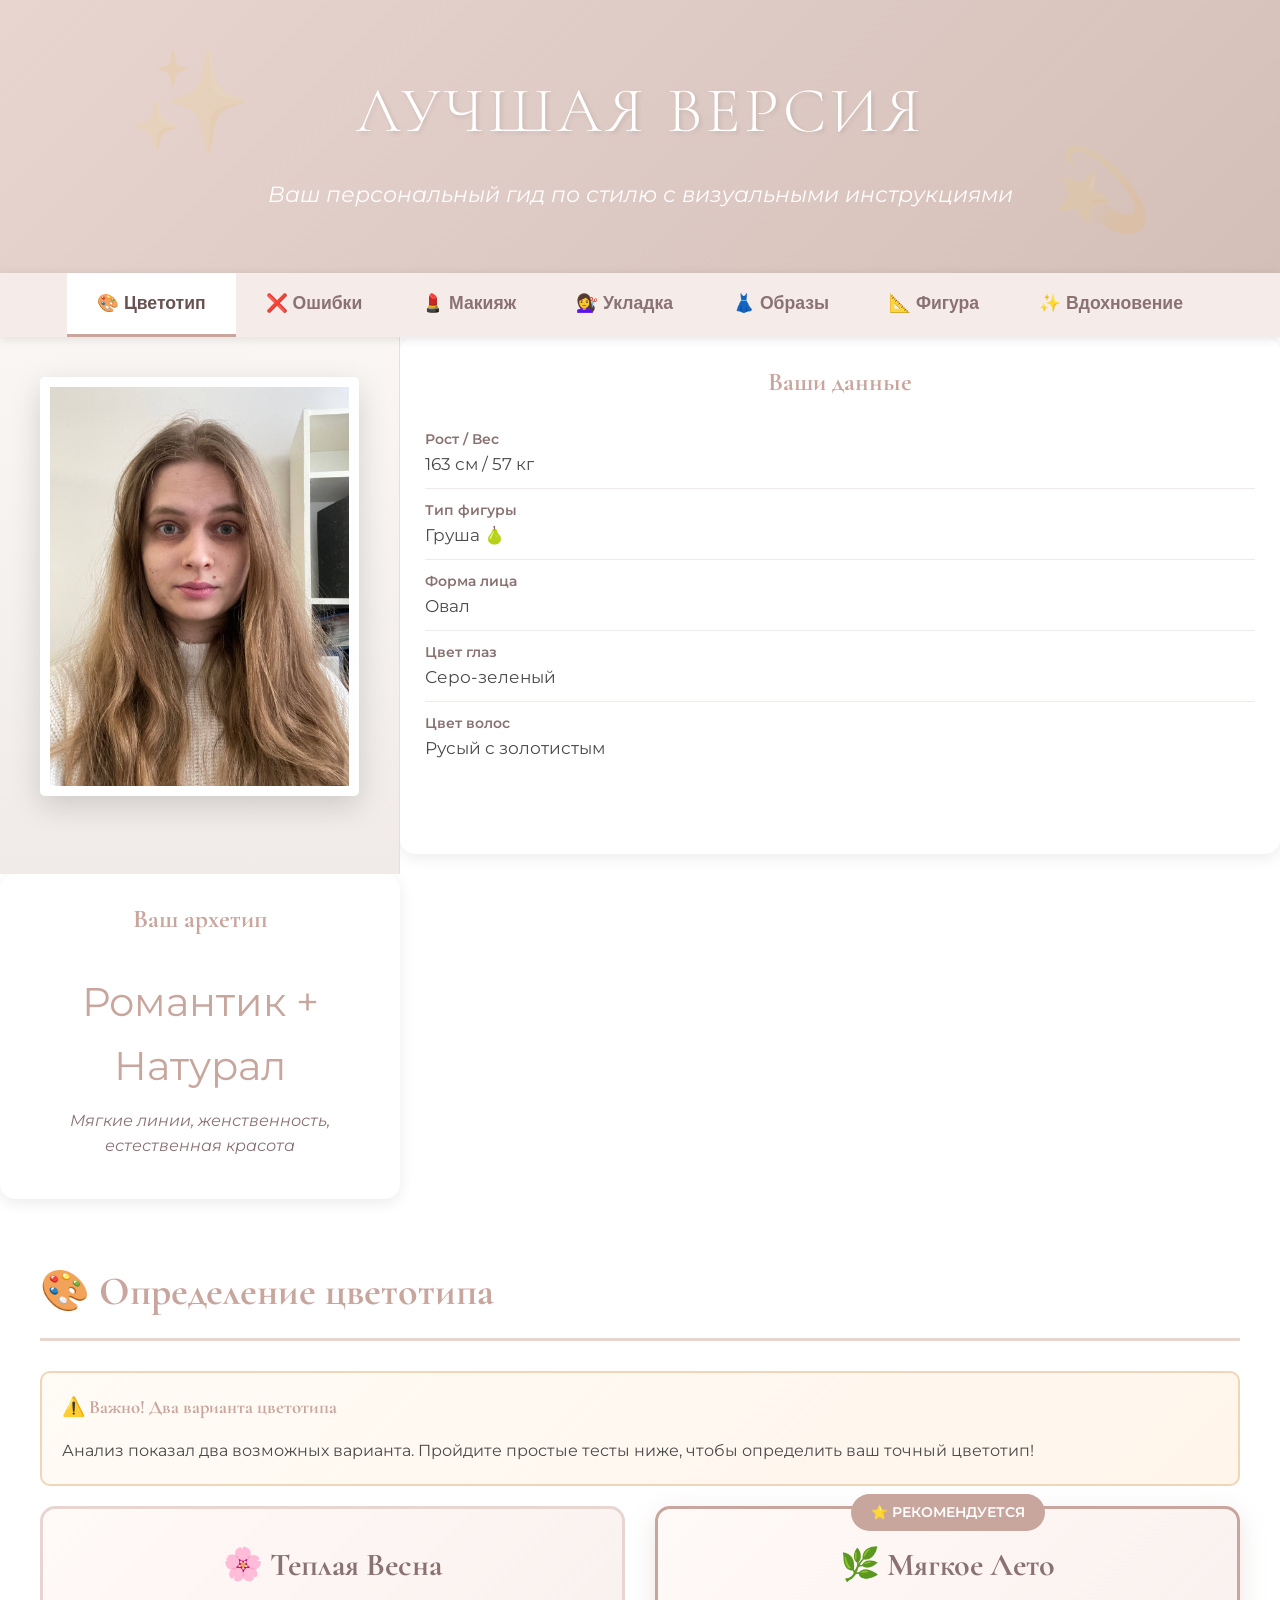
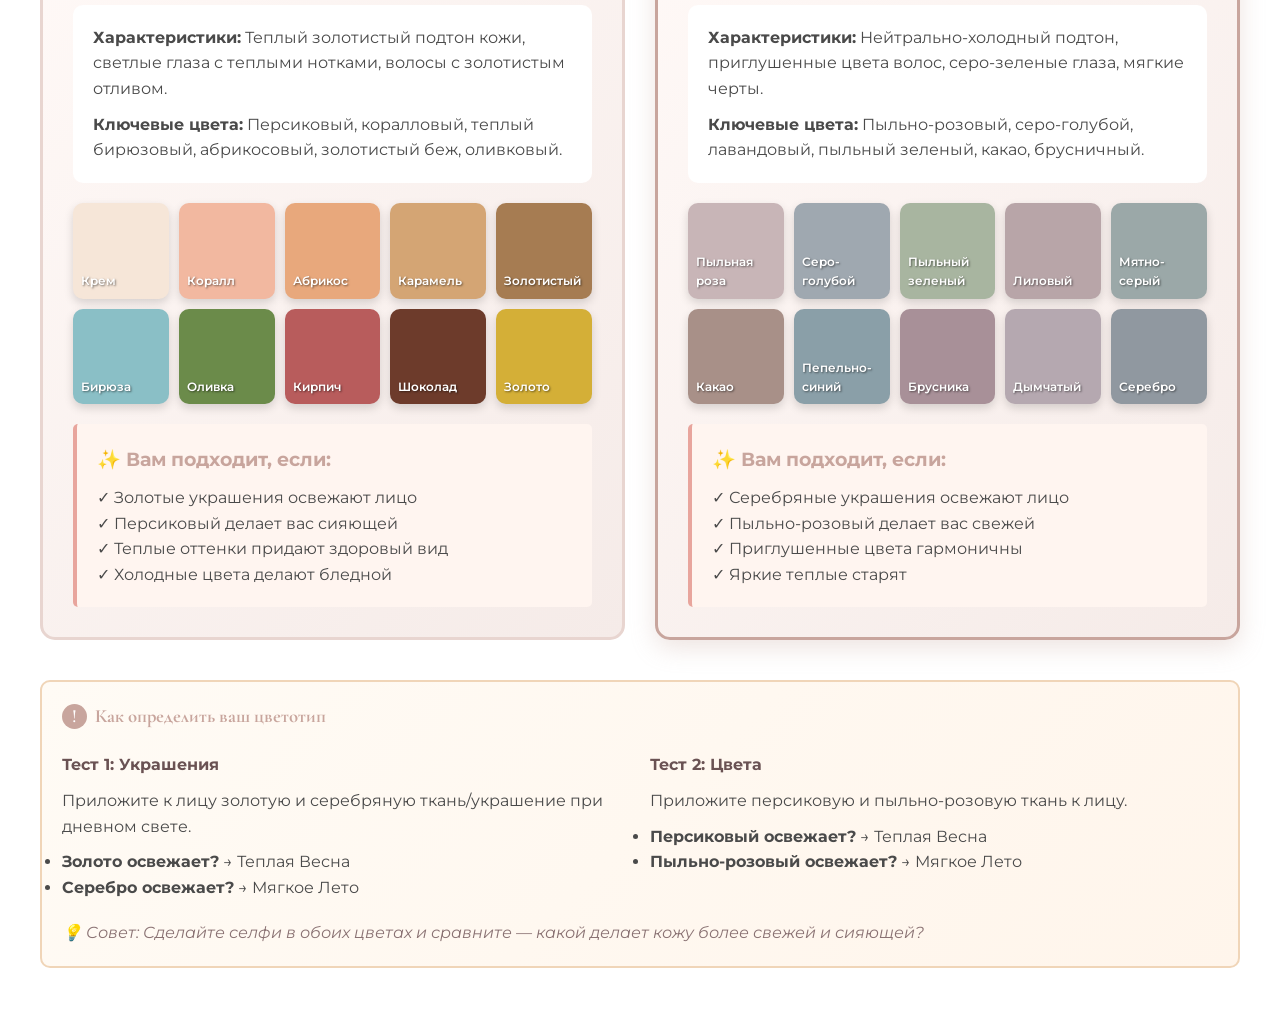
==== index.html @ 3e0ed562 "Update index.html" ====
<!DOCTYPE html>
<html lang="ru">
<head>
    <meta charset="UTF-8">
    <meta name="viewport" content="width=device-width, initial-scale=1.0">
    <title>Ваша Лучшая Версия - Полный Гид</title>
    <style>
        @import url('https://fonts.googleapis.com/css2?family=Cormorant+Garamond:wght@300;400;600&family=Montserrat:wght@300;400;600&display=swap');
        
        * {
            margin: 0;
            padding: 0;
            box-sizing: border-box;
        }
        
        body {
            font-family: 'Montserrat', sans-serif;
            background: #f8f5f2;
            color: #4a4a4a;
            line-height: 1.6;
        }
        
        h1, h2, h3 {
            font-family: 'Cormorant Garamond', serif;
        }
        
        .container {
            max-width: 1600px;
            margin: 0 auto;
            background: white;
        }
        
        /* HEADER */
        .hero {
            background: linear-gradient(135deg, #e8d5d0 0%, #d4bfb8 100%);
            padding: 60px 40px;
            text-align: center;
            position: relative;
            overflow: hidden;
        }
        
        .hero::before {
            content: '✨';
            position: absolute;
            font-size: 100px;
            opacity: 0.1;
            top: 20px;
            left: 10%;
        }
        
        .hero::after {
            content: '💫';
            position: absolute;
            font-size: 80px;
            opacity: 0.1;
            bottom: 20px;
            right: 10%;
        }
        
        .hero h1 {
            font-size: 4em;
            font-weight: 300;
            color: white;
            text-shadow: 2px 2px 4px rgba(0,0,0,0.1);
            margin-bottom: 15px;
            letter-spacing: 4px;
        }
        
        .hero p {
            font-size: 1.4em;
            color: rgba(255,255,255,0.95);
            font-style: italic;
        }
        
        /* NAVIGATION TABS */
        .nav-tabs {
            display: flex;
            justify-content: center;
            background: #f5ebe8;
            padding: 0;
            position: sticky;
            top: 0;
            z-index: 100;
            box-shadow: 0 2px 10px rgba(0,0,0,0.1);
        }
        
        .nav-tab {
            padding: 20px 30px;
            cursor: pointer;
            border: none;
            background: transparent;
            font-size: 1.1em;
            font-weight: 600;
            color: #8a7273;
            transition: all 0.3s;
            border-bottom: 3px solid transparent;
        }
        
        .nav-tab:hover {
            background: rgba(212, 191, 184, 0.2);
            color: #6a5253;
        }
        
        .nav-tab.active {
            border-bottom: 3px solid #c8a59d;
            color: #6a5253;
            background: white;
        }
        
        /* MAIN CONTENT GRID */
        .main-grid {
            display: grid;
            grid-template-columns: 400px 1fr;
            min-height: 600px;
        }
        
        /* SIDEBAR WITH PHOTO */
        .sidebar {
            background: linear-gradient(180deg, #f9f6f4 0%, #f0ebe8 100%);
            padding: 40px;
            border-right: 1px solid #e8ddd8;
            position: sticky;
            top: 70px;
            height: fit-content;
        }
        
        .photo-container {
            margin-bottom: 30px;
        }
        
        .main-photo {
            width: 100%;
            border: 10px solid white;
            box-shadow: 0 10px 30px rgba(0,0,0,0.15);
            border-radius: 5px;
        }
        
        .quick-info {
            background: white;
            padding: 25px;
            border-radius: 15px;
            box-shadow: 0 4px 15px rgba(0,0,0,0.08);
            margin-bottom: 20px;
        }
        
        .quick-info h3 {
            color: #c8a59d;
            font-size: 1.6em;
            margin-bottom: 15px;
            text-align: center;
        }
        
        .info-item {
            padding: 10px 0;
            border-bottom: 1px solid #f0ebe8;
        }
        
        .info-item:last-child {
            border-bottom: none;
        }
        
        .info-label {
            font-weight: 600;
            color: #8a7273;
            font-size: 0.9em;
        }
        
        .info-value {
            color: #4a4a4a;
            font-size: 1.05em;
        }
        
        /* CONTENT SECTIONS */
        .content {
            padding: 40px;
        }
        
        .section {
            display: none;
        }
        
        .section.active {
            display: block;
        }
        
        .section-header {
            font-size: 2.5em;
            color: #c8a59d;
            margin-bottom: 30px;
            padding-bottom: 15px;
            border-bottom: 3px solid #e8d5d0;
        }
        
        /* COLORTYPE COMPARISON */
        .colortype-comparison {
            display: grid;
            grid-template-columns: 1fr 1fr;
            gap: 30px;
            margin-bottom: 40px;
        }
        
        .colortype-card {
            background: linear-gradient(135deg, #fff9f7 0%, #f5ebe8 100%);
            padding: 30px;
            border-radius: 15px;
            border: 3px solid #e8d5d0;
            position: relative;
        }
        
        .colortype-card.recommended {
            border-color: #c8a59d;
            box-shadow: 0 8px 25px rgba(200, 165, 157, 0.3);
        }
        
        .colortype-card.recommended::before {
            content: '⭐ РЕКОМЕНДУЕТСЯ';
            position: absolute;
            top: -15px;
            left: 50%;
            transform: translateX(-50%);
            background: #c8a59d;
            color: white;
            padding: 8px 20px;
            border-radius: 20px;
            font-size: 0.85em;
            font-weight: 600;
        }
        
        .colortype-card h3 {
            font-size: 2em;
            color: #8a7273;
            margin-bottom: 15px;
            text-align: center;
        }
        
        .colortype-description {
            background: white;
            padding: 20px;
            border-radius: 10px;
            margin-bottom: 20px;
        }
        
        .color-swatches {
            display: grid;
            grid-template-columns: repeat(5, 1fr);
            gap: 10px;
            margin-top: 20px;
        }
        
        .color-swatch {
            aspect-ratio: 1;
            border-radius: 10px;
            box-shadow: 0 4px 10px rgba(0,0,0,0.15);
            display: flex;
            align-items: flex-end;
            padding: 8px;
            color: white;
            font-size: 0.75em;
            text-shadow: 1px 1px 2px rgba(0,0,0,0.5);
            font-weight: 600;
        }
        
        .test-box {
            background: #fff5f0;
            border-left: 4px solid #e8a59d;
            padding: 20px;
            margin-top: 20px;
            border-radius: 5px;
        }
        
        .test-box h4 {
            color: #c8a59d;
            margin-bottom: 10px;
            font-size: 1.2em;
        }
        
        /* MISTAKES SECTION */
        .mistakes-grid {
            display: grid;
            grid-template-columns: 1fr 1fr;
            gap: 25px;
            margin-bottom: 40px;
        }
        
        .mistake-card {
            background: #fff5f5;
            border-left: 5px solid #d4a5a5;
            padding: 25px;
            border-radius: 10px;
        }
        
        .mistake-card h4 {
            color: #c97676;
            font-size: 1.3em;
            margin-bottom: 15px;
            display: flex;
            align-items: center;
            gap: 10px;
        }
        
        .mistake-card h4::before {
            content: '❌';
            font-size: 1.2em;
        }
        
        .fix-section {
            background: #f0f9f5;
            border-left: 5px solid #a5d4b5;
            padding: 15px;
            margin-top: 15px;
            border-radius: 5px;
        }
        
        .fix-section h5 {
            color: #5a8a6a;
            margin-bottom: 10px;
            display: flex;
            align-items: center;
            gap: 8px;
        }
        
        .fix-section h5::before {
            content: '✅';
        }
        
        /* MAKEUP VISUAL GUIDE */
        .makeup-steps {
            display: grid;
            gap: 30px;
        }
        
        .makeup-step {
            background: linear-gradient(135deg, #fff 0%, #faf8f6 100%);
            border-radius: 15px;
            padding: 30px;
            box-shadow: 0 4px 20px rgba(0,0,0,0.08);
        }
        
        .step-header {
            display: flex;
            align-items: center;
            gap: 20px;
            margin-bottom: 20px;
        }
        
        .step-number {
            width: 60px;
            height: 60px;
            background: linear-gradient(135deg, #e8d5d0, #d4bfb8);
            border-radius: 50%;
            display: flex;
            align-items: center;
            justify-content: center;
            font-size: 1.8em;
            font-weight: 600;
            color: white;
            flex-shrink: 0;
        }
        
        .step-title {
            font-size: 1.8em;
            color: #6a5253;
        }
        
        .step-content {
            display: grid;
            grid-template-columns: 2fr 1fr;
            gap: 25px;
        }
        
        .step-description {
            padding-right: 20px;
        }
        
        .step-visual {
            background: white;
            padding: 20px;
            border-radius: 10px;
            border: 2px solid #f0ebe8;
            text-align: center;
        }
        
        .product-recommendation {
            background: #f9f6f4;
            padding: 15px;
            border-radius: 8px;
            margin-top: 15px;
            border-left: 3px solid #c8a59d;
        }
        
        .product-recommendation h5 {
            color: #8a7273;
            margin-bottom: 8px;
            font-size: 1.1em;
        }
        
        /* COLOR VISUALIZATION */
        .makeup-color-demo {
            display: flex;
            gap: 10px;
            flex-wrap: wrap;
            margin-top: 10px;
        }
        
        .color-demo-item {
            width: 60px;
            height: 60px;
            border-radius: 50%;
            box-shadow: 0 3px 10px rgba(0,0,0,0.2);
            position: relative;
            cursor: pointer;
            transition: transform 0.2s;
        }
        
        .color-demo-item:hover {
            transform: scale(1.1);
        }
        
        .color-demo-label {
            position: absolute;
            bottom: -25px;
            left: 50%;
            transform: translateX(-50%);
            font-size: 0.75em;
            white-space: nowrap;
            color: #6a5253;
            font-weight: 600;
        }
        
        /* HAIRSTYLE GUIDE */
        .hairstyle-grid {
            display: grid;
            grid-template-columns: repeat(3, 1fr);
            gap: 25px;
            margin-top: 30px;
        }
        
        .hairstyle-card {
            background: white;
            border-radius: 15px;
            overflow: hidden;
            box-shadow: 0 6px 20px rgba(0,0,0,0.1);
            transition: transform 0.3s;
        }
        
        .hairstyle-card:hover {
            transform: translateY(-5px);
        }
        
        .hairstyle-image {
            width: 100%;
            height: 250px;
            background: linear-gradient(135deg, #f5ebe8, #e8d5d0);
            display: flex;
            align-items: center;
            justify-content: center;
            font-size: 4em;
            color: rgba(106, 82, 83, 0.3);
        }
        
        .hairstyle-info {
            padding: 20px;
        }
        
        .hairstyle-info h4 {
            color: #6a5253;
            font-size: 1.4em;
            margin-bottom: 10px;
        }
        
        .hairstyle-steps {
            list-style: none;
            padding-left: 0;
        }
        
        .hairstyle-steps li {
            padding: 8px 0;
            padding-left: 25px;
            position: relative;
            font-size: 0.95em;
            color: #6a6a6a;
        }
        
        .hairstyle-steps li::before {
            content: '→';
            position: absolute;
            left: 0;
            color: #c8a59d;
            font-weight: bold;
        }
        
        /* OUTFIT BUILDER */
        .outfit-grid {
            display: grid;
            grid-template-columns: repeat(3, 1fr);
            gap: 30px;
            margin-top: 30px;
        }
        
        .outfit-card {
            background: linear-gradient(135deg, #fff 0%, #faf8f6 100%);
            border-radius: 15px;
            padding: 25px;
            box-shadow: 0 6px 20px rgba(0,0,0,0.1);
        }
        
        .outfit-card h4 {
            color: #c8a59d;
            font-size: 1.6em;
            margin-bottom: 20px;
            text-align: center;
            border-bottom: 2px solid #e8d5d0;
            padding-bottom: 15px;
        }
        
        .outfit-items {
            display: flex;
            flex-direction: column;
            gap: 15px;
        }
        
        .outfit-item {
            background: white;
            padding: 15px;
            border-radius: 10px;
            border-left: 4px solid #c8a59d;
            display: flex;
            align-items: center;
            gap: 15px;
        }
        
        .outfit-icon {
            width: 50px;
            height: 50px;
            background: linear-gradient(135deg, #e8d5d0, #d4bfb8);
            border-radius: 10px;
            display: flex;
            align-items: center;
            justify-content: center;
            font-size: 1.5em;
            flex-shrink: 0;
        }
        
        .outfit-item-details {
            flex: 1;
        }
        
        .outfit-item-name {
            font-weight: 600;
            color: #6a5253;
            margin-bottom: 3px;
        }
        
        .outfit-item-color {
            font-size: 0.9em;
            color: #8a7273;
        }
        
        /* FIGURE GUIDE */
        .figure-section {
            background: linear-gradient(135deg, #fff9f7 0%, #f5ebe8 100%);
            padding: 30px;
            border-radius: 15px;
            margin-bottom: 30px;
        }
        
        .figure-visual {
            display: grid;
            grid-template-columns: 1fr 1fr;
            gap: 30px;
            margin-top: 20px;
        }
        
        .dos-donts {
            background: white;
            padding: 25px;
            border-radius: 10px;
        }
        
        .dos-donts h4 {
            font-size: 1.4em;
            margin-bottom: 20px;
            text-align: center;
        }
        
        .dos-donts.dos h4 {
            color: #5a8a6a;
        }
        
        .dos-donts.donts h4 {
            color: #c97676;
        }
        
        .dos-donts ul {
            list-style: none;
            padding: 0;
        }
        
        .dos-donts li {
            padding: 12px;
            margin-bottom: 10px;
            border-radius: 8px;
            display: flex;
            align-items: center;
            gap: 12px;
        }
        
        .dos li {
            background: #f0f9f5;
            border-left: 4px solid #a5d4b5;
        }
        
        .dos li::before {
            content: '✓';
            color: #5a8a6a;
            font-weight: bold;
            font-size: 1.3em;
        }
        
        .donts li {
            background: #fff5f5;
            border-left: 4px solid #d4a5a5;
        }
        
        .donts li::before {
            content: '×';
            color: #c97676;
            font-weight: bold;
            font-size: 1.3em;
        }
        
        /* INTERACTIVE ELEMENTS */
        .interactive-palette {
            display: grid;
            grid-template-columns: repeat(auto-fit, minmax(120px, 1fr));
            gap: 15px;
            margin: 30px 0;
        }
        
        .palette-item {
            text-align: center;
            cursor: pointer;
            transition: transform 0.2s;
        }
        
        .palette-item:hover {
            transform: scale(1.05);
        }
        
        .palette-color {
            width: 100%;
            aspect-ratio: 1;
            border-radius: 15px;
            box-shadow: 0 4px 15px rgba(0,0,0,0.15);
            margin-bottom: 10px;
        }
        
        .palette-name {
            font-size: 0.9em;
            color: #6a5253;
            font-weight: 600;
        }
        
        .palette-hex {
            font-size: 0.75em;
            color: #8a7273;
            font-family: monospace;
        }
        
        /* RESPONSIVE */
        @media (max-width: 1200px) {
            .main-grid {
                grid-template-columns: 1fr;
            }
            
            .sidebar {
                position: relative;
                top: 0;
            }
            
            .colortype-comparison,
            .mistakes-grid,
            .hairstyle-grid,
            .outfit-grid {
                grid-template-columns: 1fr;
            }
        }
        
        /* VISUAL INDICATORS */
        .emoji-large {
            font-size: 3em;
            display: block;
            text-align: center;
            margin: 20px 0;
        }
        
        .highlight-box {
            background: linear-gradient(135deg, #fffbf5 0%, #fff5eb 100%);
            border: 2px solid #f0d5b8;
            padding: 20px;
            border-radius: 10px;
            margin: 20px 0;
        }
        
        .tip-icon {
            display: inline-block;
            background: #c8a59d;
            color: white;
            width: 25px;
            height: 25px;
            border-radius: 50%;
            text-align: center;
            line-height: 25px;
            font-weight: 600;
            margin-right: 8px;
        }
        /* PINTEREST-STYLE GALLERY */
.pinterest-grid {
    column-count: 3;
    column-gap: 20px;
    margin-top: 30px;
}

.pinterest-item {
    break-inside: avoid;
    margin-bottom: 20px;
    background: white;
    border-radius: 15px;
    overflow: hidden;
    box-shadow: 0 4px 15px rgba(0,0,0,0.1);
    transition: transform 0.3s, box-shadow 0.3s;
    cursor: pointer;
}

.pinterest-item:hover {
    transform: translateY(-5px);
    box-shadow: 0 8px 25px rgba(0,0,0,0.15);
}

.pinterest-image {
    width: 100%;
    height: auto;
    display: block;
    background: linear-gradient(135deg, #f5ebe8 0%, #e8d5d0 100%);
    min-height: 250px;
    display: flex;
    align-items: center;
    justify-content: center;
    font-size: 3em;
    color: rgba(106, 82, 83, 0.2);
}

.pinterest-image img {
    width: 100%;
    height: auto;
    display: block;
}

.pinterest-caption {
    padding: 20px;
}

.pinterest-caption h4 {
    color: #6a5253;
    font-size: 1.2em;
    margin-bottom: 8px;
}

.pinterest-caption p {
    color: #8a7273;
    font-size: 0.95em;
    line-height: 1.5;
}

.pinterest-tag {
    display: inline-block;
    background: #f5ebe8;
    color: #8a7273;
    padding: 5px 12px;
    border-radius: 15px;
    font-size: 0.85em;
    margin-right: 8px;
    margin-top: 10px;
}

.upload-prompt {
    background: linear-gradient(135deg, #fff9f7 0%, #f5ebe8 100%);
    border: 3px dashed #d4bfb8;
    border-radius: 15px;
    padding: 40px;
    text-align: center;
    margin-bottom: 30px;
}

.upload-prompt h3 {
    color: #c8a59d;
    font-size: 1.8em;
    margin-bottom: 15px;
}

.upload-prompt p {
    color: #8a7273;
    font-size: 1.1em;
    line-height: 1.6;
}

@media (max-width: 1200px) {
    .pinterest-grid {
        column-count: 2;
    }
}

@media (max-width: 768px) {
    .pinterest-grid {
        column-count: 1;
    }
}
    </style>
</head>
<body>
    <div class="container">
        <!-- HERO SECTION -->
        <div class="hero">
            <h1>ЛУЧШАЯ ВЕРСИЯ</h1>
            <p>Ваш персональный гид по стилю с визуальными инструкциями</p>
        </div>
        
        <!-- NAVIGATION -->
        <div class="nav-tabs">
            <button class="nav-tab active" onclick="showSection('colortype')">🎨 Цветотип</button>
            <button class="nav-tab" onclick="showSection('mistakes')">❌ Ошибки</button>
            <button class="nav-tab" onclick="showSection('makeup')">💄 Макияж</button>
            <button class="nav-tab" onclick="showSection('hair')">💇‍♀️ Укладка</button>
            <button class="nav-tab" onclick="showSection('outfits')">👗 Образы</button>
            <button class="nav-tab" onclick="showSection('figure')">📐 Фигура</button>
            <button class="nav-tab" onclick="showSection('inspiration')">✨ Вдохновение</button>
        </div>
        
        <!-- MAIN GRID -->
        <div class="main-grid">
            <!-- SIDEBAR -->
            <div class="sidebar">
                <div class="photo-container">
                    <img src="[data-uri]" alt="Ваше фото" class="main-photo">
                </div>
                </div>
                
                <div class="quick-info">
                    <h3>Ваши данные</h3>
                    <div class="info-item">
                        <div class="info-label">Рост / Вес</div>
                        <div class="info-value">163 см / 57 кг</div>
                    </div>
                    <div class="info-item">
                        <div class="info-label">Тип фигуры</div>
                        <div class="info-value">Груша 🍐</div>
                    </div>
                    <div class="info-item">
                        <div class="info-label">Форма лица</div>
                        <div class="info-value">Овал</div>
                    </div>
                    <div class="info-item">
                        <div class="info-label">Цвет глаз</div>
                        <div class="info-value">Серо-зеленый</div>
                    </div>
                    <div class="info-item">
                        <div class="info-label">Цвет волос</div>
                        <div class="info-value">Русый с золотистым</div>
                    </div>
                </div>
                
                <div class="quick-info">
                    <h3>Ваш архетип</h3>
                    <div style="text-align: center; padding: 15px 0;">
                        <div style="font-size: 2.5em; color: #c8a59d; margin-bottom: 10px;">
                            Романтик + Натурал
                        </div>
                        <div style="color: #8a7273; font-style: italic;">
                            Мягкие линии, женственность,<br>естественная красота
                        </div>
                    </div>
                </div>
            </div>
            
            <!-- CONTENT AREA -->
            <div class="content">
                
                <!-- SECTION 1: COLORTYPE -->
                <div id="colortype" class="section active">
                    <h2 class="section-header">🎨 Определение цветотипа</h2>
                    
                    <div class="highlight-box">
                        <h3 style="color: #c8a59d; margin-bottom: 15px;">⚠️ Важно! Два варианта цветотипа</h3>
                        <p>Анализ показал два возможных варианта. Пройдите простые тесты ниже, чтобы определить ваш точный цветотип!</p>
                    </div>
                    
                    <div class="colortype-comparison">
                        <!-- WARM SPRING -->
                        <div class="colortype-card">
                            <h3>🌸 Теплая Весна</h3>
                            <div class="colortype-description">
                                <p><strong>Характеристики:</strong> Теплый золотистый подтон кожи, светлые глаза с теплыми нотками, волосы с золотистым отливом.</p>
                                <p style="margin-top: 10px;"><strong>Ключевые цвета:</strong> Персиковый, коралловый, теплый бирюзовый, абрикосовый, золотистый беж, оливковый.</p>
                            </div>
                            
                            <div class="color-swatches">
                                <div class="color-swatch" style="background: #F6E6D8;">Крем</div>
                                <div class="color-swatch" style="background: #F2B8A0;">Коралл</div>
                                <div class="color-swatch" style="background: #E8A87C;">Абрикос</div>
                                <div class="color-swatch" style="background: #D4A574;">Карамель</div>
                                <div class="color-swatch" style="background: #A67C52;">Золотистый</div>
                                <div class="color-swatch" style="background: #8ABFC6;">Бирюза</div>
                                <div class="color-swatch" style="background: #6B8B4A;">Оливка</div>
                                <div class="color-swatch" style="background: #B85C5C;">Кирпич</div>
                                <div class="color-swatch" style="background: #6D3B2B;">Шоколад</div>
                                <div class="color-swatch" style="background: #D4AF37;">Золото</div>
                            </div>
                            
                            <div class="test-box">
                                <h4>✨ Вам подходит, если:</h4>
                                <ul style="list-style: none; padding: 0;">
                                    <li>✓ Золотые украшения освежают лицо</li>
                                    <li>✓ Персиковый делает вас сияющей</li>
                                    <li>✓ Теплые оттенки придают здоровый вид</li>
                                    <li>✓ Холодные цвета делают бледной</li>
                                </ul>
                            </div>
                        </div>
                        
                        <!-- SOFT SUMMER -->
                        <div class="colortype-card recommended">
                            <h3>🌿 Мягкое Лето</h3>
                            <div class="colortype-description">
                                <p><strong>Характеристики:</strong> Нейтрально-холодный подтон, приглушенные цвета волос, серо-зеленые глаза, мягкие черты.</p>
                                <p style="margin-top: 10px;"><strong>Ключевые цвета:</strong> Пыльно-розовый, серо-голубой, лавандовый, пыльный зеленый, какао, брусничный.</p>
                            </div>
                            
                            <div class="color-swatches">
                                <div class="color-swatch" style="background: #c8b5b7;">Пыльная роза</div>
                                <div class="color-swatch" style="background: #9fa8b0;">Серо-голубой</div>
                                <div class="color-swatch" style="background: #a8b5a0;">Пыльный зеленый</div>
                                <div class="color-swatch" style="background: #b8a5a8;">Лиловый</div>
                                <div class="color-swatch" style="background: #9ba8a8;">Мятно-серый</div>
                                <div class="color-swatch" style="background: #a89088;">Какао</div>
                                <div class="color-swatch" style="background: #8a9fa8;">Пепельно-синий</div>
                                <div class="color-swatch" style="background: #a89098;">Брусника</div>
                                <div class="color-swatch" style="background: #b5a8b0;">Дымчатый</div>
                                <div class="color-swatch" style="background: #9098a0;">Серебро</div>
                            </div>
                            
                            <div class="test-box">
                                <h4>✨ Вам подходит, если:</h4>
                                <ul style="list-style: none; padding: 0;">
                                    <li>✓ Серебряные украшения освежают лицо</li>
                                    <li>✓ Пыльно-розовый делает вас свежей</li>
                                    <li>✓ Приглушенные цвета гармоничны</li>
                                    <li>✓ Яркие теплые старят</li>
                                </ul>
                            </div>
                        </div>
                    </div>
                    
                    <div class="highlight-box">
                        <h3 style="color: #c8a59d; margin-bottom: 20px;"><span class="tip-icon">!</span>Как определить ваш цветотип</h3>
                        
                        <div style="display: grid; grid-template-columns: 1fr 1fr; gap: 20px; margin-top: 20px;">
                            <div>
                                <h4 style="color: #6a5253; margin-bottom: 10px;">Тест 1: Украшения</h4>
                                <p>Приложите к лицу золотую и серебряную ткань/украшение при дневном свете.</p>
                                <ul style="margin-top: 10px;">
                                    <li><strong>Золото освежает?</strong> → Теплая Весна</li>
                                    <li><strong>Серебро освежает?</strong> → Мягкое Лето</li>
                                </ul>
                            </div>
                            
                            <div>
                                <h4 style="color: #6a5253; margin-bottom: 10px;">Тест 2: Цвета</h4>
                                <p>Приложите персиковую и пыльно-розовую ткань к лицу.</p>
                                <ul style="margin-top: 10px;">
                                    <li><strong>Персиковый освежает?</strong> → Теплая Весна</li>
                                    <li><strong>Пыльно-розовый освежает?</strong> → Мягкое Лето</li>
                                </ul>
                            </div>
                        </div>
                        
                        <p style="margin-top: 20px; font-style: italic; color: #8a7273;">
                            💡 Совет: Сделайте селфи в обоих цветах и сравните — какой делает кожу более свежей и сияющей?
                        </p>
                    </div>
                </div>
                
                <!-- SECTION 2: MISTAKES -->
                <div id="mistakes" class="section">
                    <h2 class="section-header">❌ Что сейчас не работает</h2>
                    
                    <div class="mistakes-grid">
                        <div class="mistake-card">
                            <h4>Желтый свитер</h4>
                            <p>Этот яркий теплый желтый слишком контрастный и активный для вашего цветотипа. Он старит лицо и делает кожу тусклой.</p>
                            
                            <div class="fix-section">
                                <h5>Чем заменить:</h5>
                                <p><strong>Для Теплой Весны:</strong> Мягкий персиковый, абрикосовый, светло-коралловый</p>
                                <p><strong>Для Мягкого Лета:</strong> Пыльно-розовый, серо-голубой, лавандовый</p>
                            </div>
                        </div>
                        
                        <div class="mistake-card">
                            <h4>Отсутствие макияжа</h4>
                            <p>Без макияжа теряются красивые серо-зеленые глаза, брови выглядят размытыми, лицо кажется уставшим из-за теней под глазами.</p>
                            
                            <div class="fix-section">
                                <h5>Минимальный макияж (5 минут):</h5>
                                <p>• Консилер под глаза<br>
                                • Оформить брови карандашом<br>
                                • Тушь коричневая<br>
                                • Розово-персиковый тинт на губы</p>
                            </div>
                        </div>
                        
                        <div class="mistake-card">
                            <h4>Центральный пробор</h4>
                            <p>Пробор посередине утяжеляет овал лица и убирает объем, делая пропорции менее гармоничными.</p>
                            
                            <div class="fix-section">
                                <h5>Решение:</h5>
                                <p><strong>Боковой пробор</strong> (справа налево) создает объем, визуально удлиняет лицо и добавляет динамику образу.</p>
                            </div>
                        </div>
                        
                        <div class="mistake-card">
                            <h4>Тусклые волосы без объема</h4>
                            <p>Волосы выглядят безжизненно, нет объема у корней, отсутствует структура и форма.</p>
                            
                            <div class="fix-section">
                                <h5>Быстрое решение:</h5>
                                <p>• Мусс для объема на корни<br>
                                • Сушка с круглой щеткой<br>
                                • Легкие волны утюжком<br>
                                • Текстурирующий спрей</p>
                            </div>
                        </div>
                        
                        <div class="mistake-card">
                            <h4>Тени под глазами</h4>
                            <p>Естественные тени под глазами делают взгляд уставшим и добавляют возраста.</p>
                            
                            <div class="fix-section">
                                <h5>Маскировка:</h5>
                                <p>Консилер с персиково-розовым подтоном (не холодный!) на 1-2 тона светлее кожи. Наносить треугольником и растушевывать.</p>
                            </div>
                        </div>
                        
                        <div class="mistake-card">
                            <h4>Отсутствие акцента на верх</h4>
                            <p>При фигуре "груша" нужно визуально расширять плечи, но сейчас акцент не смещен вверх.</p>
                            
                            <div class="fix-section">
                                <h5>Как исправить:</h5>
                                <p>• V-образный вырез<br>
                                • Яркие топы и блузы<br>
                                • Детали на плечах<br>
                                • Объемные рукава<br>
                                • Низ — темный однотонный</p>
                            </div>
                        </div>
                    </div>
                </div>
                
                <!-- SECTION 3: MAKEUP -->
                <div id="makeup" class="section">
                    <h2 class="section-header">💄 Макияж: Пошаговая инструкция</h2>
                    
                    <div class="makeup-steps">
                        <!-- STEP 1 -->
                        <div class="makeup-step">
                            <div class="step-header">
                                <div class="step-number">1</div>
                                <h3 class="step-title">Подготовка кожи</h3>
                            </div>
                            <div class="step-content">
                                <div class="step-description">
                                    <p><strong>Что делаем:</strong> Увлажнение + Праймер</p>
                                    <p style="margin-top: 10px;">Нанесите увлажняющий крем и дайте впитаться 2-3 минуты. Затем нанесите праймер для сглаживания пор и увеличения стойкости макияжа.</p>
                                    
                                    <div class="product-recommendation">
                                        <h5>💡 Рекомендации продуктов:</h5>
                                        <p>• Увлажняющий крем с гиалуроновой кислотой<br>
                                        • Праймер с размывающим эффектом (для пор)<br>
                                        • Для жирной Т-зоны: матирующий праймер</p>
                                    </div>
                                </div>
                                <div class="step-visual">
                                    <div class="emoji-large">🧴</div>
                                    <p style="color: #8a7273;">Легкая текстура<br>Быстрое впитывание</p>
                                </div>
                            </div>
                        </div>
                        
                        <!-- STEP 2 -->
                        <div class="makeup-step">
                            <div class="step-header">
                                <div class="step-number">2</div>
                                <h3 class="step-title">Тон и консилер</h3>
                            </div>
                            <div class="step-content">
                                <div class="step-description">
                                    <p><strong>Тональное средство:</strong> Легкий BB-крем или тональный флюид</p>
                                    <p style="margin-top: 10px;"><strong>Для Теплой Весны:</strong> Теплый бежевый или персиковый подтон<br>
                                    <strong>Для Мягкого Лета:</strong> Нейтрально-розовый подтон</p>
                                    
                                    <p style="margin-top: 15px;"><strong>Консилер под глаза:</strong> На 1-2 тона светлее кожи с теплым персиково-розовым подтоном. Наносить треугольником от внутреннего уголка глаза вниз.</p>
                                    
                                    <div class="product-recommendation">
                                        <h5>💡 Техника нанесения:</h5>
                                        <p>1. Тон наносить влажным спонжем похлопывающими движениями<br>
                                        2. Консилер наносить кистью, растушевывать спонжем<br>
                                        3. Закрепить легкой рассыпчатой пудрой</p>
                                    </div>
                                </div>
                                <div class="step-visual">
                                    <h4 style="color: #6a5253; margin-bottom: 15px;">Оттенки консилера:</h4>
                                    <div class="makeup-color-demo">
                                        <div class="color-demo-item" style="background: #f5d5c0;">
                                            <div class="color-demo-label">Персик</div>
                                        </div>
                                        <div class="color-demo-item" style="background: #f0c8b8;">
                                            <div class="color-demo-label">Розовый</div>
                                        </div>
                                        <div class="color-demo-item" style="background: #e8b8a8;">
                                            <div class="color-demo-label">Теплый</div>
                                        </div>
                                    </div>
                                </div>
                            </div>
                        </div>
                        
                        <!-- STEP 3 -->
                        <div class="makeup-step">
                            <div class="step-header">
                                <div class="step-number">3</div>
                                <h3 class="step-title">Брови</h3>
                            </div>
                            <div class="step-content">
                                <div class="step-description">
                                    <p><strong>Цель:</strong> Четкая, но естественная форма</p>
                                    <p style="margin-top: 10px;"><strong>Для Теплой Весны:</strong> Теплый коричневый<br>
                                    <strong>Для Мягкого Лета:</strong> Пепельно-коричневый, серо-коричневый</p>
                                    
                                    <p style="margin-top: 15px;"><strong>Техника:</strong></p>
                                    <p>1. Расчешите брови щеточкой вверх<br>
                                    2. Карандашом или тенями заполните пробелы короткими штрихами<br>
                                    3. Растушуйте щеточкой<br>
                                    4. Зафиксируйте гелем</p>
                                    
                                    <div class="product-recommendation">
                                        <h5>💡 Нужные продукты:</h5>
                                        <p>• Карандаш для бровей (мягкий)<br>
                                        • Или тени для бровей + скошенная кисть<br>
                                        • Прозрачный гель для фиксации</p>
                                    </div>
                                </div>
                                <div class="step-visual">
                                    <div class="emoji-large">✏️</div>
                                    <p style="color: #8a7273; margin-top: 15px;"><strong>Форма:</strong><br>Мягкая, с небольшим изгибом<br>Не слишком тонкие!</p>
                                </div>
                            </div>
                        </div>
                        
                        <!-- STEP 4 -->
                        <div class="makeup-step">
                            <div class="step-header">
                                <div class="step-number">4</div>
                                <h3 class="step-title">Глаза</h3>
                            </div>
                            <div class="step-content">
                                <div class="step-description">
                                    <p><strong>Цель:</strong> Подчеркнуть серо-зеленые глаза, создать глубину</p>
                                    
                                    <p style="margin-top: 15px;"><strong>Дневной макияж:</strong></p>
                                    <p>1. <strong>База:</strong> Персиково-бежевые тени на все веко<br>
                                    2. <strong>Складка:</strong> Теплый коричневый или серо-коричневый<br>
                                    3. <strong>Внутренний уголок:</strong> Светлый шиммер (шампань)<br>
                                    4. <strong>Ресницы:</strong> Коричневая тушь</p>
                                    
                                    <p style="margin-top: 15px;"><strong>Вечерний макияж:</strong></p>
                                    <p>+ Темно-зеленый или бордовый акцент<br>
                                    + Мягкая стрелка коричневым карандашом<br>
                                    + Черная тушь</p>
                                    
                                    <div class="product-recommendation">
                                        <h5>💡 Палитра теней:</h5>
                                        <p><strong>Теплая Весна:</strong> Персик, золото, теплый коричневый, оливковый<br>
                                        <strong>Мягкое Лето:</strong> Серо-коричневый, лавандовый, пыльно-розовый, зеленый</p>
                                    </div>
                                </div>
                                <div class="step-visual">
                                    <h4 style="color: #6a5253; margin-bottom: 15px;">Ваши цвета теней:</h4>
                                    <div class="makeup-color-demo">
                                        <div class="color-demo-item" style="background: #d4b5a0;">
                                            <div class="color-demo-label">База</div>
                                        </div>
                                        <div class="color-demo-item" style="background: #9a7a65;">
                                            <div class="color-demo-label">Складка</div>
                                        </div>
                                        <div class="color-demo-item" style="background: #8a9a7a;">
                                            <div class="color-demo-label">Акцент</div>
                                        </div>
                                        <div class="color-demo-item" style="background: #f0e5d8;">
                                            <div class="color-demo-label">Хайлайт</div>
                                        </div>
                                    </div>
                                </div>
                            </div>
                        </div>
                        
                        <!-- STEP 5 -->
                        <div class="makeup-step">
                            <div class="step-header">
                                <div class="step-number">5</div>
                                <h3 class="step-title">Румяна</h3>
                            </div>
                            <div class="step-content">
                                <div class="step-description">
                                    <p><strong>Куда наносить:</strong> На "яблочки" щек (когда улыбаетесь) и немного вверх к вискам</p>
                                    
                                    <p style="margin-top: 15px;"><strong>Для Теплой Весны:</strong> Кремовый коралл, персик, абрикос<br>
                                    <strong>Для Мягкого Лета:</strong> Пыльно-розовый, холодный розовый, брусничный</p>
                                    
                                    <p style="margin-top: 15px;"><strong>Текстура:</strong> Кремовые румяна выглядят естественнее и свежее на вашем типе кожи</p>
                                    
                                    <div class="product-recommendation">
                                        <h5>💡 Техника нанесения:</h5>
                                        <p>1. Нанести пальцем или кистью на яблочки щек<br>
                                        2. Растушевать вверх к вискам<br>
                                        3. НЕ наносить слишком низко (опускает лицо)</p>
                                    </div>
                                </div>
                                <div class="step-visual">
                                    <h4 style="color: #6a5253; margin-bottom: 15px;">Ваши оттенки румян:</h4>
                                    <div class="makeup-color-demo">
                                        <div class="color-demo-item" style="background: #f2a89a;">
                                            <div class="color-demo-label">Коралл</div>
                                        </div>
                                        <div class="color-demo-item" style="background: #e8b8b0;">
                                            <div class="color-demo-label">Персик</div>
                                        </div>
                                        <div class="color-demo-item" style="background: #d4a5a8;">
                                            <div class="color-demo-label">Пыльная роза</div>
                                        </div>
                                    </div>
                                </div>
                            </div>
                        </div>
                        
                        <!-- STEP 6 -->
                        <div class="makeup-step">
                            <div class="step-header">
                                <div class="step-number">6</div>
                                <h3 class="step-title">Губы</h3>
                            </div>
                            <div class="step-content">
                                <div class="step-description">
                                    <p><strong>Дневной вариант:</strong> Тинт или бальзам с легким цветом</p>
                                    <p><strong>Вечерний вариант:</strong> Помада с четким контуром</p>
                                    
                                    <p style="margin-top: 15px;"><strong>Для Теплой Весны:</strong><br>
                                    • Дневной: Розово-персиковый тинт, коралловый бальзам<br>
                                    • Вечерний: Кораллово-кирпичная помада, теплая красная</p>
                                    
                                    <p style="margin-top: 10px;"><strong>Для Мягкого Лета:</strong><br>
                                    • Дневной: Пыльно-розовый тинт, нюдовый бальзам<br>
                                    • Вечерний: Брусничная помада, приглушенная красная</p>
                                    
                                    <div class="product-recommendation">
                                        <h5>💡 Лайфхак:</h5>
                                        <p>Для более полных губ: нанесите консилер на контур, затем помаду, в центр — каплю блеска</p>
                                    </div>
                                </div>
                                <div class="step-visual">
                                    <h4 style="color: #6a5253; margin-bottom: 15px;">Ваши оттенки помад:</h4>
                                    <div class="makeup-color-demo">
                                        <div class="color-demo-item" style="background: #e8a8a0;">
                                            <div class="color-demo-label">Коралл</div>
                                        </div>
                                        <div class="color-demo-item" style="background: #d4a5a8;">
                                            <div class="color-demo-label">Роза</div>
                                        </div>
                                        <div class="color-demo-item" style="background: #c88585;">
                                            <div class="color-demo-label">Брусника</div>
                                        </div>
                                        <div class="color-demo-item" style="background: #b87565;">
                                            <div class="color-demo-label">Кирпич</div>
                                        </div>
                                    </div>
                                </div>
                            </div>
                        </div>
                        
                        <!-- STEP 7 -->
                        <div class="makeup-step">
                            <div class="step-header">
                                <div class="step-number">7</div>
                                <h3 class="step-title">Финальные штрихи</h3>
                            </div>
                            <div class="step-content">
                                <div class="step-description">
                                    <p><strong>Хайлайтер:</strong> Мягкий шиммер цвета шампань</p>
                                    <p>Куда наносить:<br>
                                    • Верхняя часть скул<br>
                                    • Внутренний уголок глаза<br>
                                    • Галочка над верхней губой<br>
                                    • Спинка носа (легко!)</p>
                                    
                                    <p style="margin-top: 15px;"><strong>Пудра:</strong> Только на Т-зону (лоб, нос, подбородок)</p>
                                    <p>Используйте рассыпчатую прозрачную пудру. Щеки оставьте с сияющим финишем.</p>
                                    
                                    <div class="product-recommendation">
                                        <h5>💡 Фиксация макияжа:</h5>
                                        <p>• Спрей-фиксатор на расстоянии 20-30 см<br>
                                        • Держать лицо 5-10 секунд для полного высыхания<br>
                                        • Макияж продержится весь день!</p>
                                    </div>
                                </div>
                                <div class="step-visual">
                                    <div class="emoji-large">✨</div>
                                    <p style="color: #8a7273; margin-top: 15px;"><strong>Финиш:</strong><br>Матовая Т-зона<br>Сияющие щеки<br>Свежий вид</p>
                                </div>
                            </div>
                        </div>
                    </div>
                </div>
                
                <!-- SECTION 4: HAIR -->
                <div id="hair" class="section">
                    <h2 class="section-header">💇‍♀️ Укладка волос</h2>
                    
                    <div class="highlight-box">
                        <h3 style="color: #c8a59d; margin-bottom: 15px;">🎯 Главные правила для ваших волос</h3>
                        <div style="display: grid; grid-template-columns: 1fr 1fr 1fr; gap: 15px;">
                            <div>
                                <strong>✓ ОБЯЗАТЕЛЬНО:</strong><br>
                                • Боковой пробор<br>
                                • Объем у корней<br>
                                • Легкие волны
                            </div>
                            <div>
                                <strong>× ИЗБЕГАТЬ:</strong><br>
                                • Центральный пробор<br>
                                • Прямые волосы<br>
                                • Зализанность
                            </div>
                            <div>
                                <strong>💡 ЛАЙФХАК:</strong><br>
                                Мусс для объема +<br>
                                Текстурирующий спрей =<br>
                                Салонная укладка
                            </div>
                        </div>
                    </div>
                    
                    <div class="hairstyle-grid">
                        <div class="hairstyle-card">
                            <div class="hairstyle-image">🌊</div>
                            <div class="hairstyle-info">
                                <h4>Мягкие волны</h4>
                                <p style="color: #8a7273; margin-bottom: 15px; font-style: italic;">Идеально на каждый день</p>
                                <ul class="hairstyle-steps">
                                    <li>Нанести мусс для объема на влажные волосы</li>
                                    <li>Высушить феном с круглой щеткой, приподнимая у корней</li>
                                    <li>Разделить на пряди, завить плойкой 32-40мм</li>
                                    <li>Расчесать пальцами (не расческой!)</li>
                                    <li>Текстурирующий спрей для фиксации</li>
                                </ul>
                                <div class="product-recommendation" style="margin-top: 15px;">
                                    <p><strong>Время:</strong> 20 минут<br>
                                    <strong>Инструменты:</strong> Плойка 32мм, круглая щетка, мусс</p>
                                </div>
                            </div>
                        </div>
                        
                        <div class="hairstyle-card">
                            <div class="hairstyle-image">👑</div>
                            <div class="hairstyle-info">
                                <h4>Низкий пучок с объемом</h4>
                                <p style="color: #8a7273; margin-bottom: 15px; font-style: italic;">Элегантно для вечера</p>
                                <ul class="hairstyle-steps">
                                    <li>Сделать легкий начес на макушке</li>
                                    <li>Боковой пробор + объем у висков</li>
                                    <li>Собрать волосы в низкий хвост сбоку</li>
                                    <li>Скрутить в пучок, закрепить шпильками</li>
                                    <li>Выпустить несколько прядей у лица</li>
                                </ul>
                                <div class="product-recommendation" style="margin-top: 15px;">
                                    <p><strong>Время:</strong> 15 минут<br>
                                    <strong>Инструменты:</strong> Шпильки, резинка, лак</p>
                                </div>
                            </div>
                        </div>
                        
                        <div class="hairstyle-card">
                            <div class="hairstyle-image">💫</div>
                            <div class="hairstyle-info">
                                <h4>Боковой хвост с объемом</h4>
                                <p style="color: #8a7273; margin-bottom: 15px; font-style: italic;">Женственно и практично</p>
                                <ul class="hairstyle-steps">
                                    <li>Боковой пробор (важно!)</li>
                                    <li>Начес на макушке для высоты</li>
                                    <li>Собрать в низкий хвост сбоку</li>
                                    <li>Обернуть резинку прядью волос</li>
                                    <li>Подкрутить кончики хвоста</li>
                                </ul>
                                <div class="product-recommendation" style="margin-top: 15px;">
                                    <p><strong>Время:</strong> 10 минут<br>
                                    <strong>Инструменты:</strong> Расческа, резинка, утюжок</p>
                                </div>
                            </div>
                        </div>
                    </div>
                    
                    <div class="highlight-box" style="margin-top: 30px;">
                        <h3 style="color: #c8a59d; margin-bottom: 15px;">💇‍♀️ Рекомендации по стрижке</h3>
                        <div style="display: grid; grid-template-columns: 1fr 1fr; gap: 20px;">
                            <div>
                                <h4 style="color: #6a5253; margin-bottom: 10px;">✂️ Стрижка:</h4>
                                <p>• <strong>Каскад или лесенка</strong> от уровня скул<br>
                                • Создает движение и объем<br>
                                • Убирает тяжесть на концах<br>
                                • Длину оставить (она вам идет!)</p>
                            </div>
                            <div>
                                <h4 style="color: #6a5253; margin-bottom: 10px;">🎨 Окрашивание:</h4>
                                <p><strong>Для Теплой Весны:</strong><br>
                                • Золотистое мелирование<br>
                                • Карамельные блики<br><br>
                                <strong>Для Мягкого Лета:</strong><br>
                                • Пепельно-русое тонирование<br>
                                • Холодные бежевые пряди</p>
                            </div>
                        </div>
                    </div>
                </div>
                
                <!-- SECTION 5: OUTFITS -->
                <div id="outfits" class="section">
                    <h2 class="section-header">👗 Готовые образы</h2>
                    
                    <div class="outfit-grid">
                        <!-- CASUAL -->
                        <div class="outfit-card">
                            <h4>☕ Casual / Прогулка</h4>
                            <div class="outfit-items">
                                <div class="outfit-item">
                                    <div class="outfit-icon">👚</div>
                                    <div class="outfit-item-details">
                                        <div class="outfit-item-name">Свитер</div>
                                        <div class="outfit-item-color">Кремовый / Пыльно-розовый</div>
                                    </div>
                                </div>
                                <div class="outfit-item">
                                    <div class="outfit-icon">👖</div>
                                    <div class="outfit-item-details">
                                        <div class="outfit-item-name">Джинсы</div>
                                        <div class="outfit-item-color">Прямые, средняя посадка, голубые</div>
                                    </div>
                                </div>
                                <div class="outfit-item">
                                    <div class="outfit-icon">🧣</div>
                                    <div class="outfit-item-details">
                                        <div class="outfit-item-name">Аксессуары</div>
                                        <div class="outfit-item-color">Шарф коралловый / серьги-кольца</div>
                                    </div>
                                </div>
                                <div class="outfit-item">
                                    <div class="outfit-icon">👟</div>
                                    <div class="outfit-item-details">
                                        <div class="outfit-item-name">Обувь</div>
                                        <div class="outfit-item-color">Кроссовки белые или бежевые</div>
                                    </div>
                                </div>
                            </div>
                        </div>
                        
                        <!-- WORK -->
                        <div class="outfit-card">
                            <h4>💼 Работа / Smart Casual</h4>
                            <div class="outfit-items">
                                <div class="outfit-item">
                                    <div class="outfit-icon">👔</div>
                                    <div class="outfit-item-details">
                                        <div class="outfit-item-name">Блуза</div>
                                        <div class="outfit-item-color">V-вырез, персиковая / серо-голубая</div>
                                    </div>
                                </div>
                                <div class="outfit-item">
                                    <div class="outfit-icon">🧥</div>
                                    <div class="outfit-item-details">
                                        <div class="outfit-item-name">Жакет</div>
                                        <div class="outfit-item-color">Приталенный, беж / какао</div>
                                    </div>
                                </div>
                                <div class="outfit-item">
                                    <div class="outfit-icon">👗</div>
                                    <div class="outfit-item-details">
                                        <div class="outfit-item-name">Юбка</div>
                                        <div class="outfit-item-color">А-силуэт, темно-оливковая / серая</div>
                                    </div>
                                </div>
                                <div class="outfit-item">
                                    <div class="outfit-icon">👠</div>
                                    <div class="outfit-item-details">
                                        <div class="outfit-item-name">Туфли</div>
                                        <div class="outfit-item-color">Бежевые лодочки, каблук 5-7см</div>
                                    </div>
                                </div>
                            </div>
                        </div>
                        
                        <!-- EVENING -->
                        <div class="outfit-card">
                            <h4>✨ Вечерний выход</h4>
                            <div class="outfit-items">
                                <div class="outfit-item">
                                    <div class="outfit-icon">👗</div>
                                    <div class="outfit-item-details">
                                        <div class="outfit-item-name">Платье</div>
                                        <div class="outfit-item-color">А-силуэт, кирпично-бордовое / брусничное</div>
                                    </div>
                                </div>
                                <div class="outfit-item">
                                    <div class="outfit-icon">💄</div>
                                    <div class="outfit-item-details">
                                        <div class="outfit-item-name">Макияж</div>
                                        <div class="outfit-item-color">Акцент на губы, помада насыщенная</div>
                                    </div>
                                </div>
                                <div class="outfit-item">
                                    <div class="outfit-icon">💎</div>
                                    <div class="outfit-item-details">
                                        <div class="outfit-item-name">Украшения</div>
                                        <div class="outfit-item-color">Серьги-капли, тонкий браслет</div>
                                    </div>
                                </div>
                                <div class="outfit-item">
                                    <div class="outfit-icon">👠</div>
                                    <div class="outfit-item-details">
                                        <div class="outfit-item-name">Туфли</div>
                                        <div class="outfit-item-color">Темные, каблук 7-10см</div>
                                    </div>
                                </div>
                            </div>
                        </div>
                    </div>
                    
                    <div class="highlight-box" style="margin-top: 40px;">
                        <h3 style="color: #c8a59d; margin-bottom: 20px;">🎨 Ваша базовая капсула</h3>
                        <div style="display: grid; grid-template-columns: 1fr 1fr; gap: 30px;">
                            <div>
                                <h4 style="color: #6a5253; margin-bottom: 15px;">Верх (яркие цвета):</h4>
                                <p>✓ 2-3 блузы (персик, коралл, пыльно-розовый)<br>
                                ✓ 2 свитера (крем, серо-голубой)<br>
                                ✓ 1 жакет приталенный (беж/какао)<br>
                                ✓ 1 белая базовая рубашка</p>
                            </div>
                            <div>
                                <h4 style="color: #6a5253; margin-bottom: 15px;">Низ (темные цвета):</h4>
                                <p>✓ 1-2 джинсы (прямые, средняя посадка)<br>
                                ✓ 1 юбка А-силуэт (темно-оливковая/серая)<br>
                                ✓ 1 брюки прямые (черные/темно-синие)<br>
                                ✓ 1 платье вечернее (бордовое)</p>
                            </div>
                        </div>
                    </div>
                </div>
                
                <!-- SECTION 6: FIGURE -->
                <div id="figure" class="section">
                    <h2 class="section-header">📐 Фигура "Груша"</h2>
                    
                    <div class="figure-section">
                        <h3 style="color: #6a5253; font-size: 1.8em; margin-bottom: 20px;">🎯 Главная цель: Сместить акцент вверх</h3>
                        <p style="font-size: 1.1em; line-height: 1.8;">При фигуре "груша" бедра шире плеч. Задача — визуально расширить верхнюю часть, подчеркнуть талию и зрительно уменьшить бедра. Это создаст гармоничный силуэт "песочные часы".</p>
                        
                        <div class="figure-visual">
                            <div class="dos-donts dos">
                                <h4>✅ ЧТО НОСИТЬ</h4>
                                <ul>
                                    <li><strong>V-образный вырез</strong> — визуально удлиняет шею и привлекает внимание к лицу</li>
                                    <li><strong>Яркие топы и блузы</strong> — акцент на верх, низ темный однотонный</li>
                                    <li><strong>Детали на плечах</strong> — воланы, рукава-фонарики, горизонтальные линии</li>
                                    <li><strong>Объемные рукава</strong> — визуально расширяют плечи</li>
                                    <li><strong>Приталенные жакеты</strong> — длина до бедра, подчеркивают талию</li>
                                    <li><strong>Юбки А-силуэта</strong> — от талии, скрывают бедра</li>
                                    <li><strong>Расклешенные юбки</strong> — создают баланс пропорций</li>
                                    <li><strong>Прямые джинсы</strong> — средняя посадка, не обтягивают</li>
                                    <li><strong>Платья с поясом</strong> — подчеркивают талию</li>
                                    <li><strong>Высокая талия</strong> — удлиняет ноги</li>
                                </ul>
                            </div>
                            
                            <div class="dos-donts donts">
                                <h4>❌ ЧТО ИЗБЕГАТЬ</h4>
                                <ul>
                                    <li><strong>Светлые обтягивающие брюки</strong> — визуально увеличивают бедра</li>
                                    <li><strong>Юбки-карандаш</strong> — без каблуков подчеркивают дисбаланс</li>
                                    <li><strong>Массивные принты внизу</strong> — привлекают внимание к бедрам</li>
                                    <li><strong>Укороченные топы</strong> — акцентируют на широкой части</li>
                                    <li><strong>Низкая посадка брюк</strong> — укорачивает ноги</li>
                                    <li><strong>Зауженные брюки светлых цветов</strong> — подчеркивают объем бедер</li>
                                    <li><strong>Горизонтальные полосы внизу</strong> — расширяют бедра</li>
                                    <li><strong>Мешковатый верх</strong> — теряется талия, силуэт становится прямым</li>
                                    <li><strong>Джинсы с большими карманами сзади</strong> — добавляют объем</li>
                                    <li><strong>Юбки на бедрах</strong> — подчеркивают самое широкое место</li>
                                </ul>
                            </div>
                        </div>
                    </div>
                    
                    <div class="highlight-box" style="margin-top: 30px;">
                        <h3 style="color: #c8a59d; margin-bottom: 20px;">📏 Как снять мерки правильно</h3>
                        <div style="display: grid; grid-template-columns: 1fr 1fr; gap: 20px;">
                            <div>
                                <h4 style="color: #6a5253; margin-bottom: 10px;">Основные измерения:</h4>
                                <p><strong>1. Грудь:</strong> По самым выступающим точкам бюста, лента параллельно полу<br><br>
                                <strong>2. Талия:</strong> По самой узкой части (обычно чуть выше пупка)<br><br>
                                <strong>3. Бедра:</strong> По самой широкой части ягодиц<br><br>
                                <strong>4. Длина ноги:</strong> От промежности до пола по внутренней стороне</p>
                            </div>
                            <div>
                                <h4 style="color: #6a5253; margin-bottom: 10px;">Ваши примерные размеры:</h4>
                                <p><strong>Рост:</strong> 163 см<br>
                                <strong>Вес:</strong> 57 кг<br><br>
                                <strong>Примерно:</strong><br>
                                Бюст: 86-92 см<br>
                                Талия: 66-72 см<br>
                                Бедра: 96-102 см<br><br>
                                <strong>Размер:</strong> EU 36-38 (RU 44-46)</p>
                            </div>
                        </div>
                    </div>
                    
                    <div class="highlight-box" style="margin-top: 30px; background: linear-gradient(135deg, #f0f9f5 0%, #e8f5f0 100%); border-color: #a5d4b5;">
                        <h3 style="color: #5a8a6a; margin-bottom: 15px;">💡 Золотые правила фигуры "груша"</h3>
                        <div style="display: grid; grid-template-columns: 1fr 1fr 1fr; gap: 15px; margin-top: 20px;">
                            <div style="background: white; padding: 20px; border-radius: 10px;">
                                <div style="font-size: 2em; text-align: center; margin-bottom: 10px;">👔</div>
                                <h4 style="color: #5a8a6a; text-align: center; margin-bottom: 10px;">Верх яркий</h4>
                                <p style="text-align: center; font-size: 0.95em;">Коралл, персик, пыльно-розовый</p>
                            </div>
                            <div style="background: white; padding: 20px; border-radius: 10px;">
                                <div style="font-size: 2em; text-align: center; margin-bottom: 10px;">⏰</div>
                                <h4 style="color: #5a8a6a; text-align: center; margin-bottom: 10px;">Талия в фокусе</h4>
                                <p style="text-align: center; font-size: 0.95em;">Ремни, пояса, приталенные силуэты</p>
                            </div>
                            <div style="background: white; padding: 20px; border-radius: 10px;">
                                <div style="font-size: 2em; text-align: center; margin-bottom: 10px;">👖</div>
                                <h4 style="color: #5a8a6a; text-align: center; margin-bottom: 10px;">Низ темный</h4>
                                <p style="text-align: center; font-size: 0.95em;">Черный, серый, темно-синий</p>
                            </div>
                        </div>
                    </div>
                </div>
                <!-- SECTION 7: INSPIRATION GALLERY -->
<div id="inspiration" class="section">
    <h2 class="section-header">✨ Галерея вдохновения</h2>
    
    <div class="upload-prompt">
        <h3>🎨 Ваша персональная коллекция образов</h3>
        <p>Здесь вы можете сохранять образы, созданные нейросетями, и вдохновляющие картинки.<br>
        Просто замените заглушки на свои фотографии!</p>
    </div>
    
    <div class="pinterest-grid">
        <!-- Item 1 -->
        <div class="pinterest-item">
            <div class="pinterest-image">
                🌸
                <img src="https://i.imgur.com/CSXD16J.jpeg" alt="Образ 1"> 
            </div>
            <div class="pinterest-caption">
                <h4>То с чего все началось</h4>
                <p>Нежный look в пастельных тонах для прогулки</p>
                <span class="pinterest-tag">Casual</span>
                <span class="pinterest-tag">Весна</span>
            </div>
        </div>
        
        <!-- Item 2 -->
        <div class="pinterest-item">
            <div class="pinterest-image">
                💼
                 <img src="https://i.imgur.com/u3EPRGO.jpeg" alt="Образ 1">
                
                <!-- Замените на: <img src="ССЫЛКА_НА_ВАШУ_КАРТИНКУ" alt="Образ 2"> -->
            </div>
            <div class="pinterest-caption">
                <h4>🌙 Вечерний выход</h4>
                <p>Элегантный и женственный образ для особого случая.</p>
                <span class="pinterest-tag">Вечер</span>
                <span class="pinterest-tag">Праздник</span>
            </div>
        </div>
        
        <!-- Item 3 -->
        <div class="pinterest-item">
            <div class="pinterest-image">
                ✨
                <img src="https://i.imgur.com/7YbztX5.png" alt="Образ 1">
                
                <!-- Замените на: <img src="ССЫЛКА_НА_ВАШУ_КАРТИНКУ" alt="Образ 3"> -->
            </div>
            <div class="pinterest-caption">
                <h4>🌿 Прогулка в парке</h4>
                <p>Нежный, расслабленный образ для спокойных прогулок.</p>
                <span class="pinterest-tag">Природа </span>
                <span class="pinterest-tag">Эко</span>
            </div>
        </div>
        
        <!-- Item 4 -->
        <div class="pinterest-item">
            <div class="pinterest-image">
                👗
                <!-- Замените на: <img src="ССЫЛКА_НА_ВАШУ_КАРТИНКУ" alt="Образ 4"> -->
            </div>
            <div class="pinterest-caption">
                <h4>Романтическое свидание</h4>
                <p>Женственный образ с легким платьем</p>
                <span class="pinterest-tag">Свидание</span>
                <span class="pinterest-tag">Романтика</span>
            </div>
        </div>
        
        <!-- Item 5 -->
        <div class="pinterest-item">
            <div class="pinterest-image">
                ☕
                <!-- Замените на: <img src="ССЫЛКА_НА_ВАШУ_КАРТИНКУ" alt="Образ 5"> -->
            </div>
            <div class="pinterest-caption">
                <h4>Кофе с подругами</h4>
                <p>Комфортный и стильный casual look</p>
                <span class="pinterest-tag">Casual</span>
                <span class="pinterest-tag">Комфорт</span>
            </div>
        </div>
        
        <!-- Item 6 -->
        <div class="pinterest-item">
            <div class="pinterest-image">
                🎨
                <!-- Замените на: <img src="ССЫЛКА_НА_ВАШУ_КАРТИНКУ" alt="Образ 6"> -->
            </div>
            <div class="pinterest-caption">
                <h4>Креативный образ</h4>
                <p>Яркий и необычный look для творческих мероприятий</p>
                <span class="pinterest-tag">Креатив</span>
                <span class="pinterest-tag">Яркий</span>
            </div>
        </div>
        
        <!-- Item 7 -->
        <div class="pinterest-item">
            <div class="pinterest-image">
                🌿
                <!-- Замените на: <img src="ССЫЛКА_НА_ВАШУ_КАРТИНКУ" alt="Образ 7"> -->
            </div>
            <div class="pinterest-caption">
                <h4>Прогулка в парке</h4>
                <p>Натуральные оттенки для единения с природой</p>
                <span class="pinterest-tag">Природа</span>
                <span class="pinterest-tag">Эко</span>
            </div>
        </div>
        
        <!-- Item 8 -->
        <div class="pinterest-item">
            <div class="pinterest-image">
                💎
                <!-- Замените на: <img src="ССЫЛКА_НА_ВАШУ_КАРТИНКУ" alt="Образ 8"> -->
            </div>
            <div class="pinterest-caption">
                <h4>Гламурный стиль</h4>
                <p>Роскошь и блеск для торжественных событий</p>
                <span class="pinterest-tag">Гламур</span>
                <span class="pinterest-tag">Роскошь</span>
            </div>
        </div>
        
        <!-- Item 9 -->
        <div class="pinterest-item">
            <div class="pinterest-image">
                🧥
                <!-- Замените на: <img src="ССЫЛКА_НА_ВАШУ_КАРТИНКУ" alt="Образ 9"> -->
            </div>
            <div class="pinterest-caption">
                <h4>Осенний лук</h4>
                <p>Уютный образ в теплых оттенках</p>
                <span class="pinterest-tag">Осень</span>
                <span class="pinterest-tag">Уют</span>
            </div>
        </div>
            
    </div>
    
    <div class="highlight-box" style="margin-top: 40px;">
        <h3 style="color: #c8a59d; margin-bottom: 15px;">💡 Как добавить свои изображения</h3>
        <p><strong>Способ 1:</strong> Загрузите картинку на GitHub в ваш репозиторий, затем замените строку:</p>
        <code style="background: white; padding: 10px; display: block; margin: 10px 0; border-radius: 5px;">
            &lt;div class="pinterest-image"&gt;🌸&lt;/div&gt;
        </code>
        <p>На:</p>
        <code style="background: white; padding: 10px; display: block; margin: 10px 0; border-radius: 5px;">
            &lt;div class="pinterest-image"&gt;&lt;img src="название_файла.jpg" alt="Описание"&gt;&lt;/div&gt;
        </code>
        
        <p style="margin-top: 20px;"><strong>Способ 2:</strong> Используйте любой бесплатный хостинг изображений (imgur.com, imgbb.com) и вставьте прямую ссылку на картинку.</p>
    </div>
</div>
            </div>
        </div>
    </div>
    
    <script>
        function showSection(sectionId) {
            // Hide all sections
            const sections = document.querySelectorAll('.section');
            sections.forEach(section => {
                section.classList.remove('active');
            });
            
            // Remove active class from all tabs
            const tabs = document.querySelectorAll('.nav-tab');
            tabs.forEach(tab => {
                tab.classList.remove('active');
            });
            
            // Show selected section
            document.getElementById(sectionId).classList.add('active');
            
            // Add active class to clicked tab
            event.target.classList.add('active');
            
            // Scroll to top of content
            window.scrollTo({ top: 0, behavior: 'smooth' });
        }
    </script>
</body>
</html>
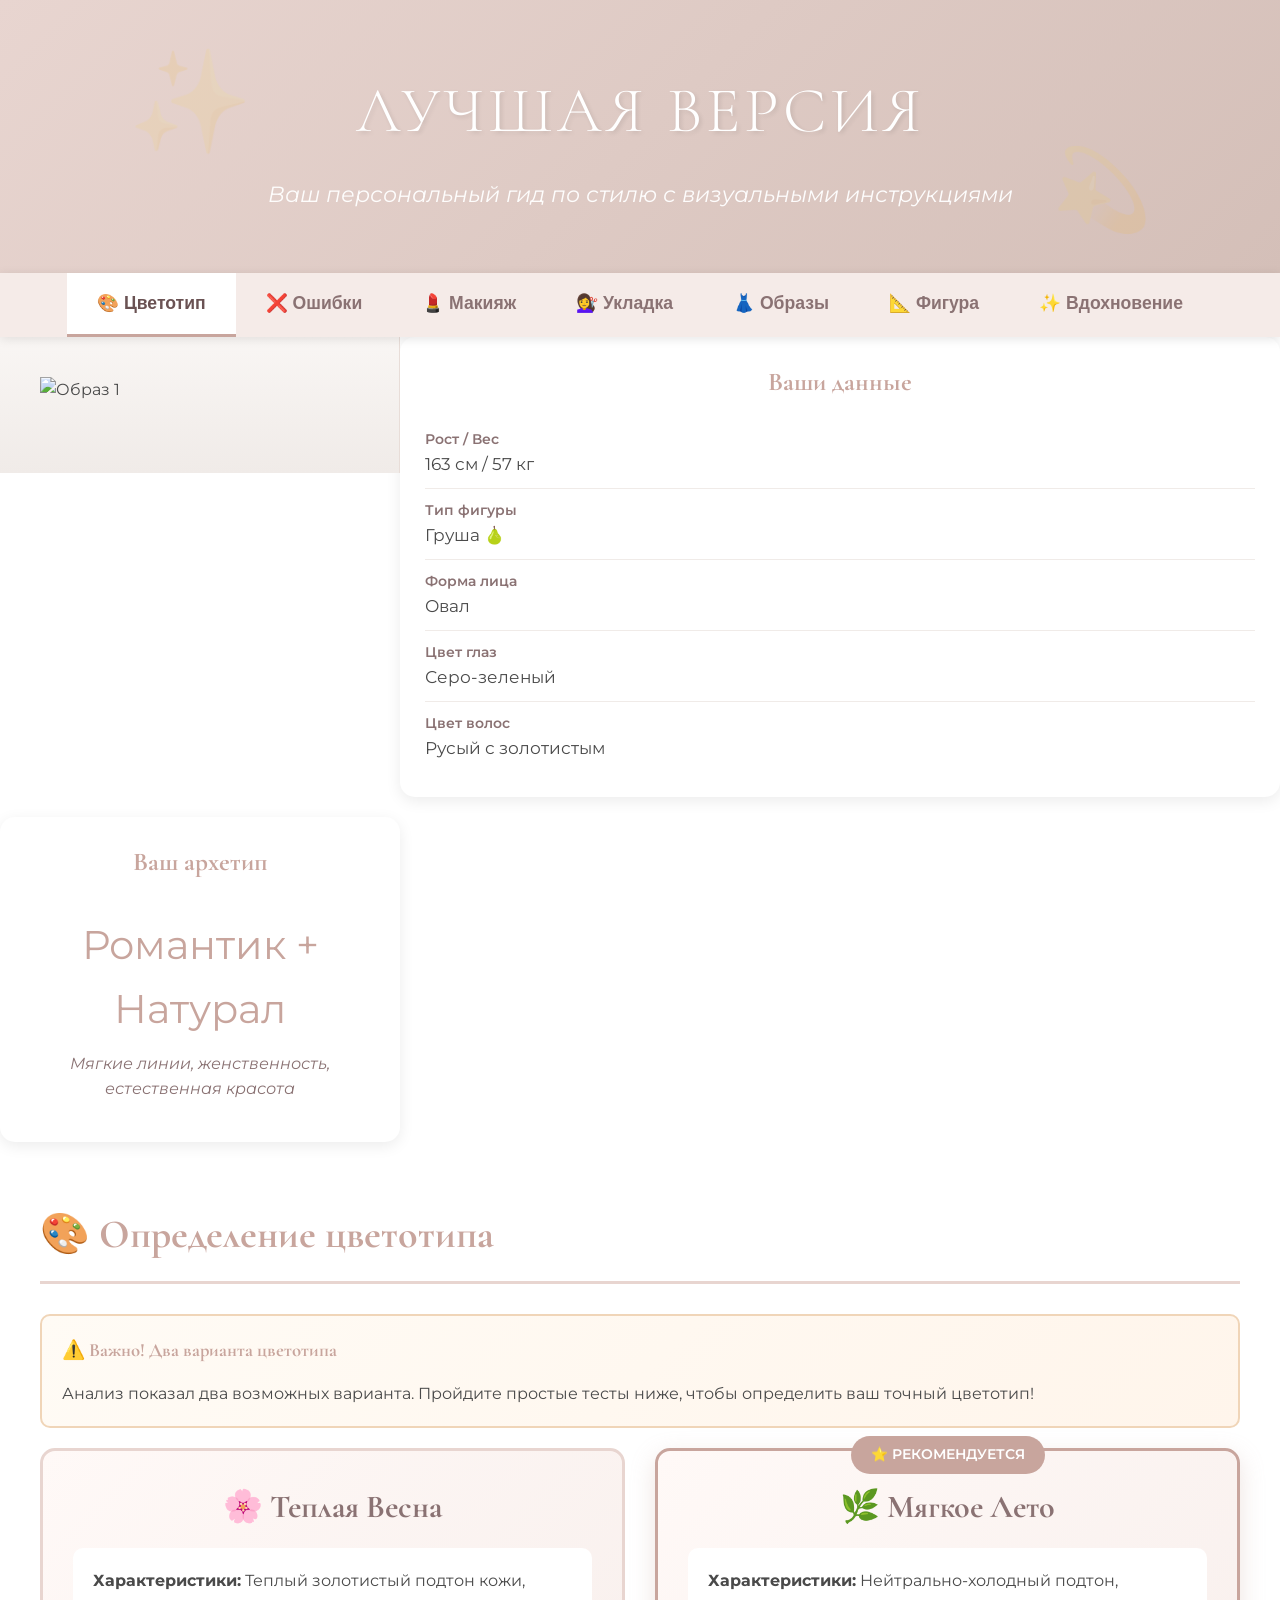
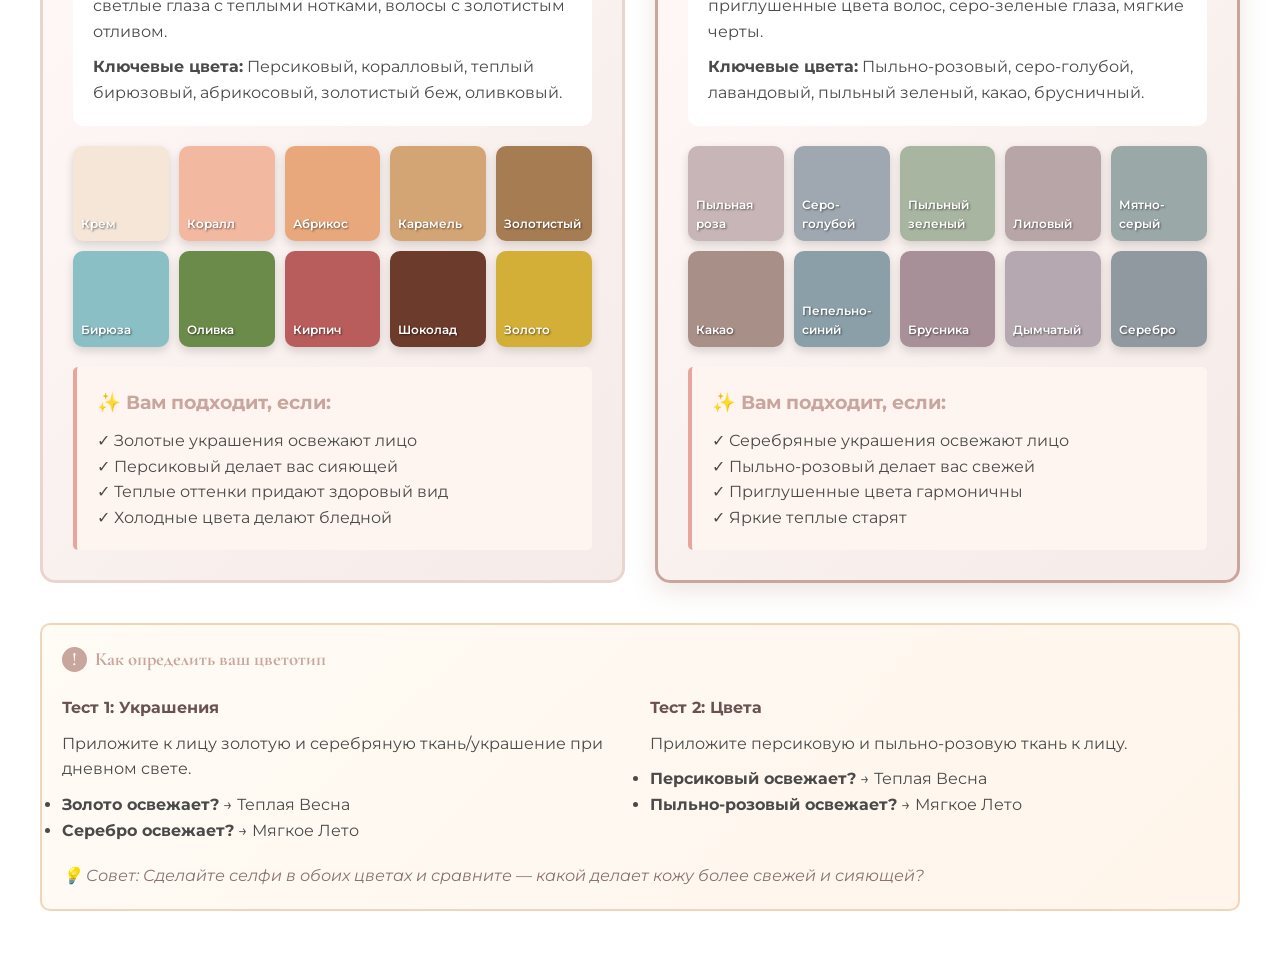
==== commit 0c9c5093: "Update index.html" ====
--- a/index.html
+++ b/index.html
@@ -841,7 +841,8 @@
             <!-- SIDEBAR -->
             <div class="sidebar">
                 <div class="photo-container">
-                    <img src="[data-uri]" alt="Ваше фото" class="main-photo">
+                   
+                     <img src="https://i.imgur.com/GnygQ4d.jpeg" alt="Образ 1">
                 </div>
                 </div>
                 
@@ -1720,14 +1721,16 @@
         <!-- Item 4 -->
         <div class="pinterest-item">
             <div class="pinterest-image">
-                👗
+                👗 
+                <img src="https://i.imgur.com/oZfIWX7.png" alt="Образ 1">
+                
                 <!-- Замените на: <img src="ССЫЛКА_НА_ВАШУ_КАРТИНКУ" alt="Образ 4"> -->
             </div>
             <div class="pinterest-caption">
-                <h4>Романтическое свидание</h4>
-                <p>Женственный образ с легким платьем</p>
-                <span class="pinterest-tag">Свидание</span>
-                <span class="pinterest-tag">Романтика</span>
+                <h4>Зимний городской образ</h4>
+                <p>Уютный и элегантный образ для холодного сезона</p>
+                <span class="pinterest-tag">Зима</span>
+                <span class="pinterest-tag">Город</span>
             </div>
         </div>
         
@@ -1735,12 +1738,14 @@
         <div class="pinterest-item">
             <div class="pinterest-image">
                 ☕
+                 <img src="https://i.imgur.com/reIJxZS.png" alt="Образ 1">
+                
                 <!-- Замените на: <img src="ССЫЛКА_НА_ВАШУ_КАРТИНКУ" alt="Образ 5"> -->
             </div>
             <div class="pinterest-caption">
-                <h4>Кофе с подругами</h4>
-                <p>Комфортный и стильный casual look</p>
-                <span class="pinterest-tag">Casual</span>
+                <h4>Осенний городской образ</h4>
+                <p>Тёплый, спокойный образ в природной осенней палитре</p>
+                <span class="pinterest-tag">Осень</span>
                 <span class="pinterest-tag">Комфорт</span>
             </div>
         </div>
@@ -1749,13 +1754,15 @@
         <div class="pinterest-item">
             <div class="pinterest-image">
                 🎨
+                 <img src="https://i.imgur.com/OZpJsVH.png" alt="Образ 1">
+                
                 <!-- Замените на: <img src="ССЫЛКА_НА_ВАШУ_КАРТИНКУ" alt="Образ 6"> -->
             </div>
             <div class="pinterest-caption">
-                <h4>Креативный образ</h4>
-                <p>Яркий и необычный look для творческих мероприятий</p>
-                <span class="pinterest-tag">Креатив</span>
-                <span class="pinterest-tag">Яркий</span>
+                <h4>Офисный образ в стиле smart casual</h4>
+                <p>Элегантный образ для рабочего дня</p>
+                <span class="pinterest-tag">Офис</span>
+                <span class="pinterest-tag">Smart casual</span>
             </div>
         </div>
         
@@ -1763,13 +1770,15 @@
         <div class="pinterest-item">
             <div class="pinterest-image">
                 🌿
+               
+                <img src="https://i.imgur.com/eXuhW62.png" alt="Образ 1">
                 <!-- Замените на: <img src="ССЫЛКА_НА_ВАШУ_КАРТИНКУ" alt="Образ 7"> -->
             </div>
             <div class="pinterest-caption">
-                <h4>Прогулка в парке</h4>
-                <p>Натуральные оттенки для единения с природой</p>
-                <span class="pinterest-tag">Природа</span>
-                <span class="pinterest-tag">Эко</span>
+                <h4>Весенний офисный образ</h4>
+                <p>Лёгкий и женственный образ для рабочего дня в тёплый сезон</p>
+                <span class="pinterest-tag">Весна</span>
+                <span class="pinterest-tag">Лёгкость</span>
             </div>
         </div>
         
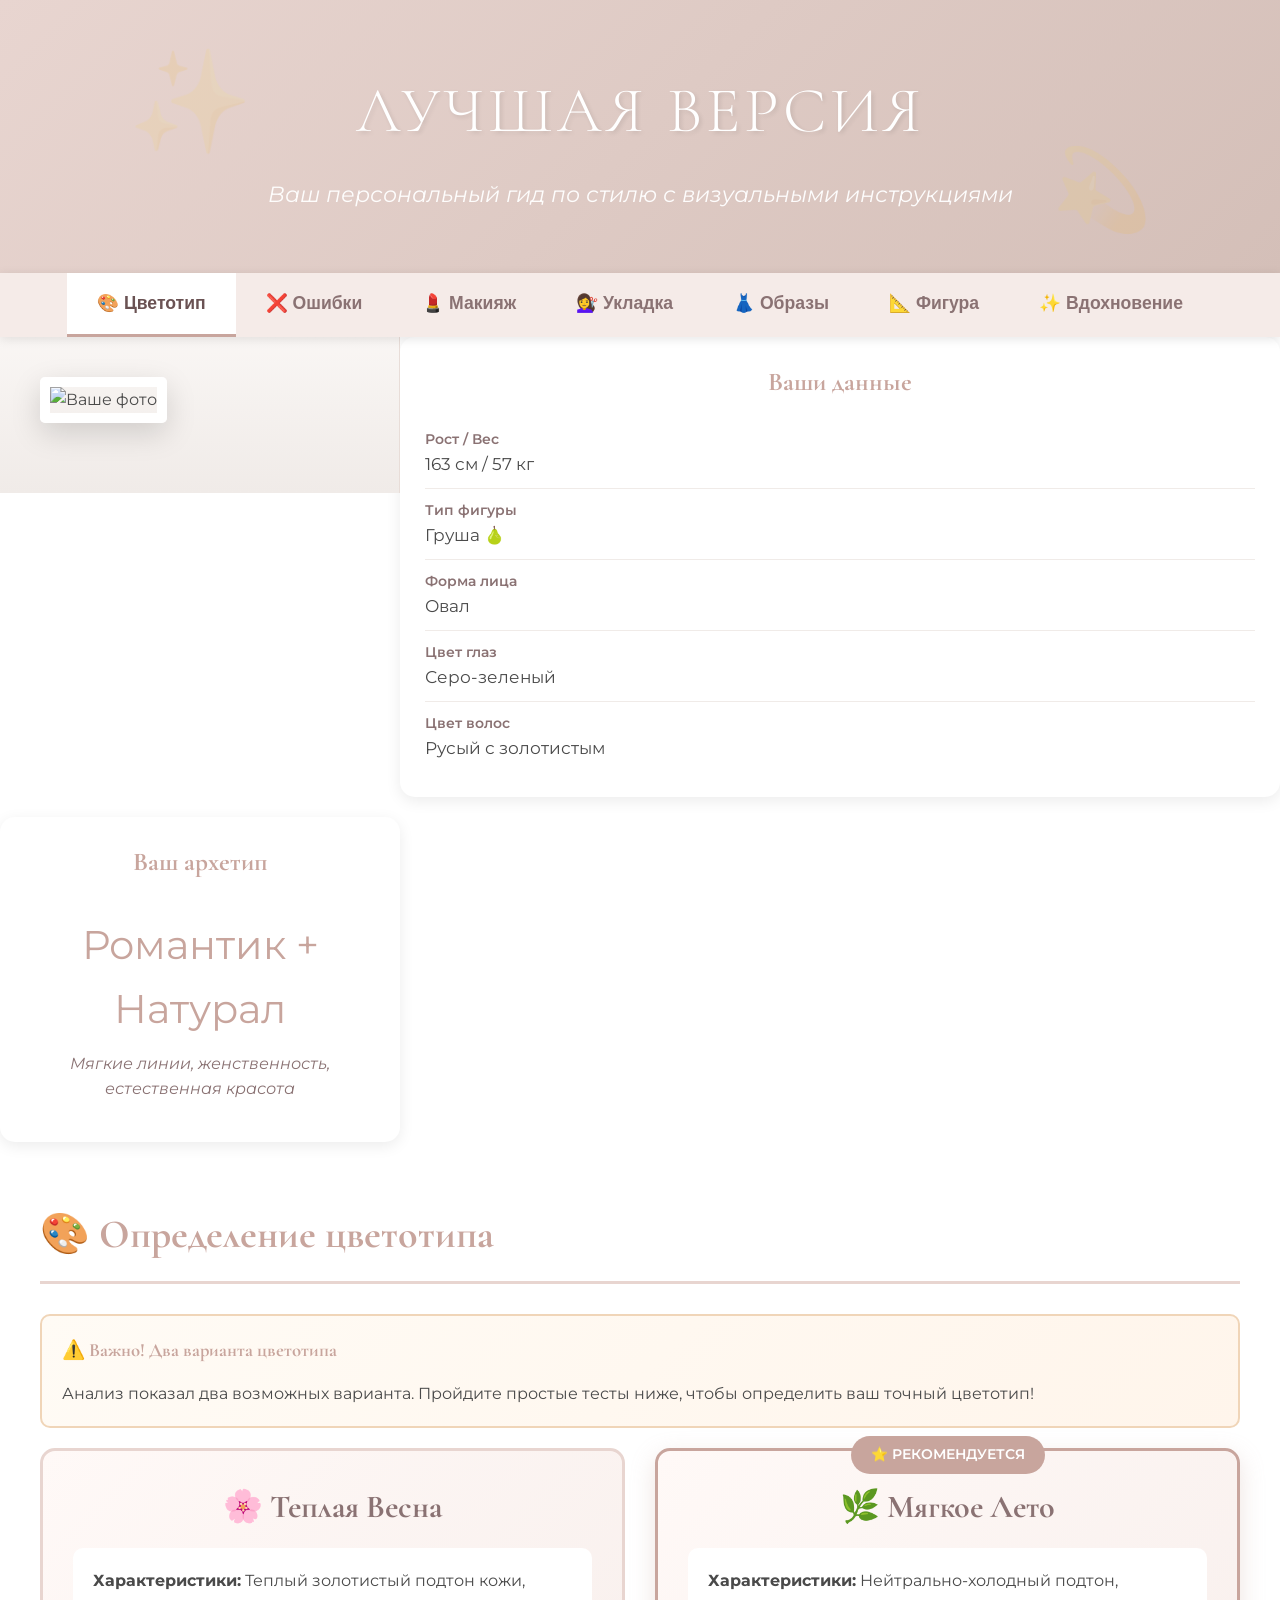
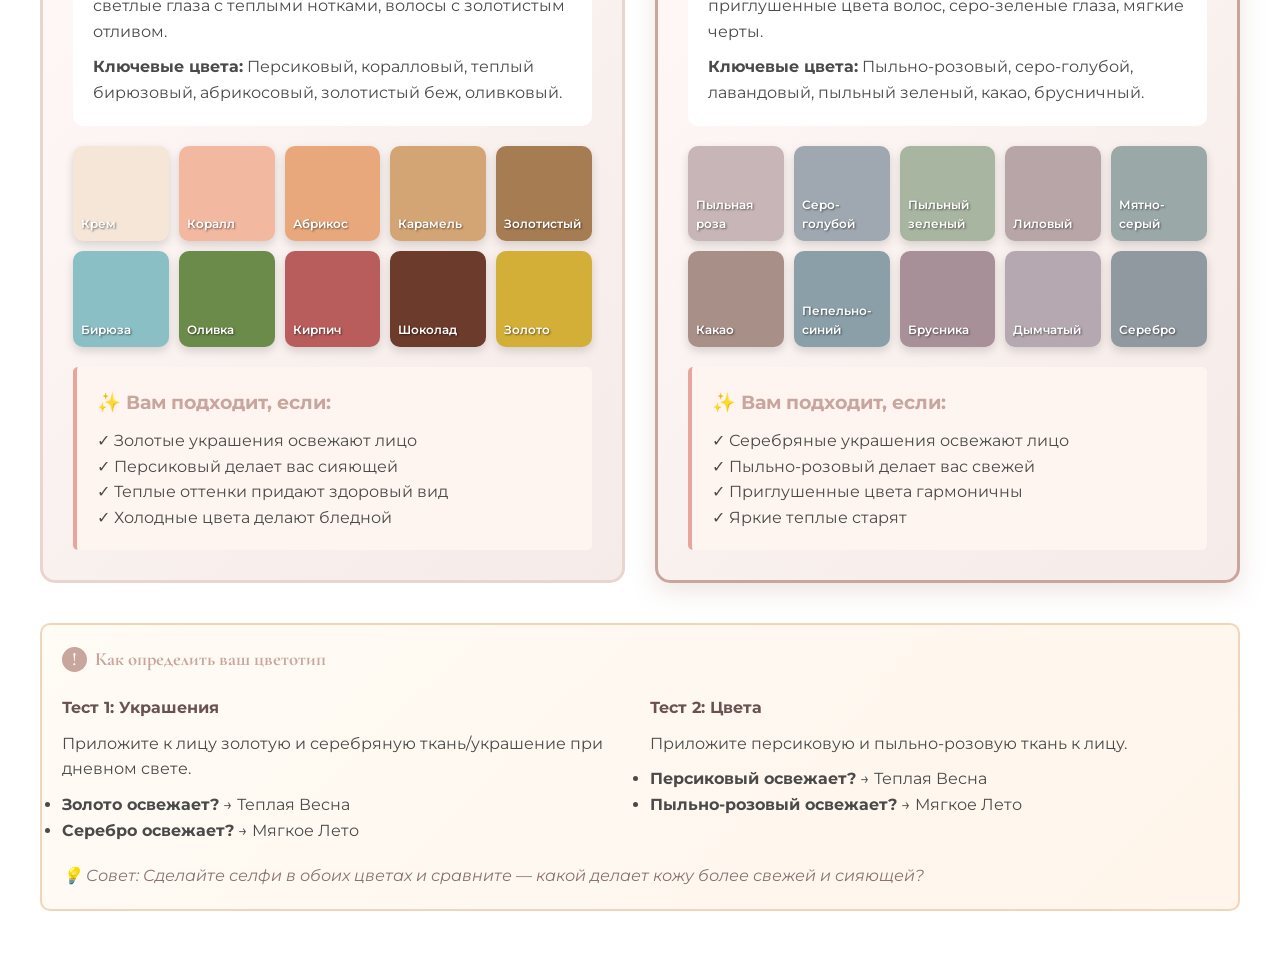
==== commit 90d782c8: "Update index.html" ====
--- a/index.html
+++ b/index.html
@@ -842,7 +842,7 @@
             <div class="sidebar">
                 <div class="photo-container">
                    
-                     <img src="https://i.imgur.com/GnygQ4d.jpeg" alt="Образ 1">
+                     <img src="https://i.imgur.com/GnygQ4d.jpeg" alt="Ваше фото" class="main-photo">
                 </div>
                 </div>
                 
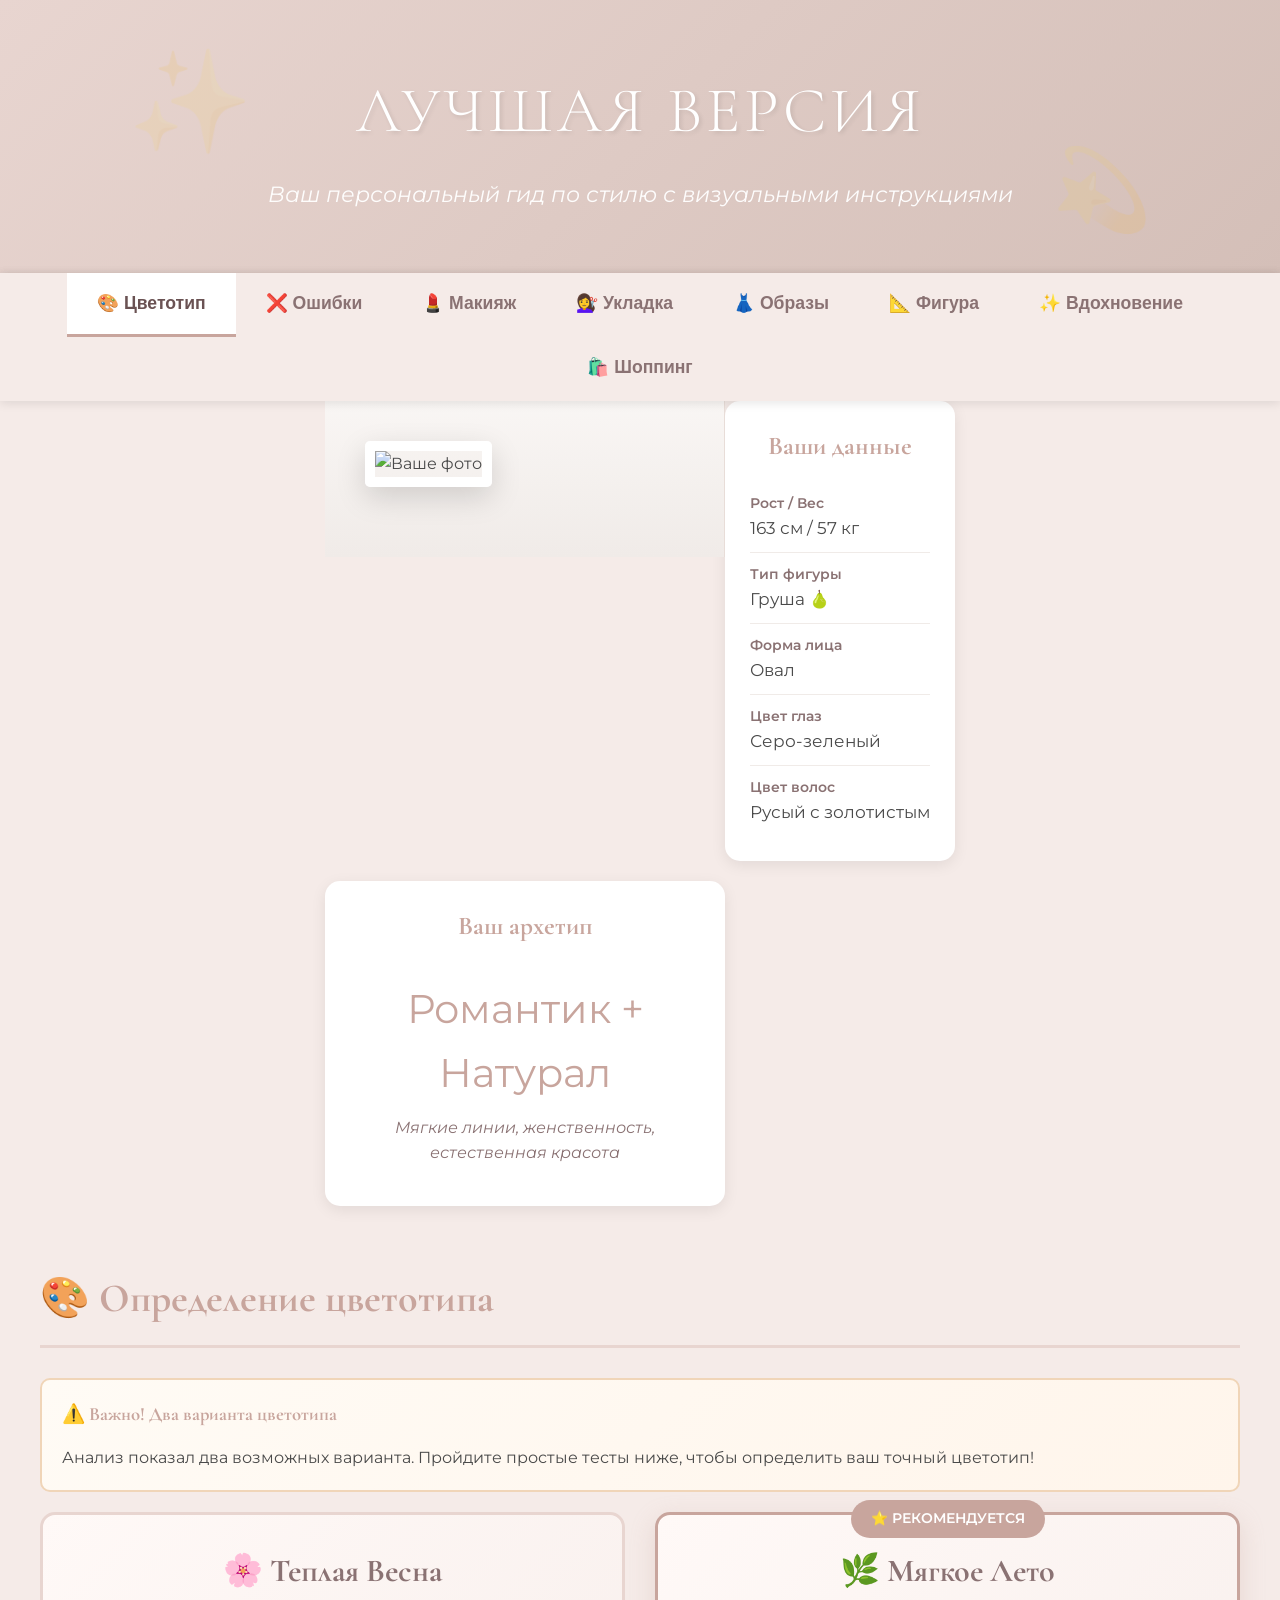
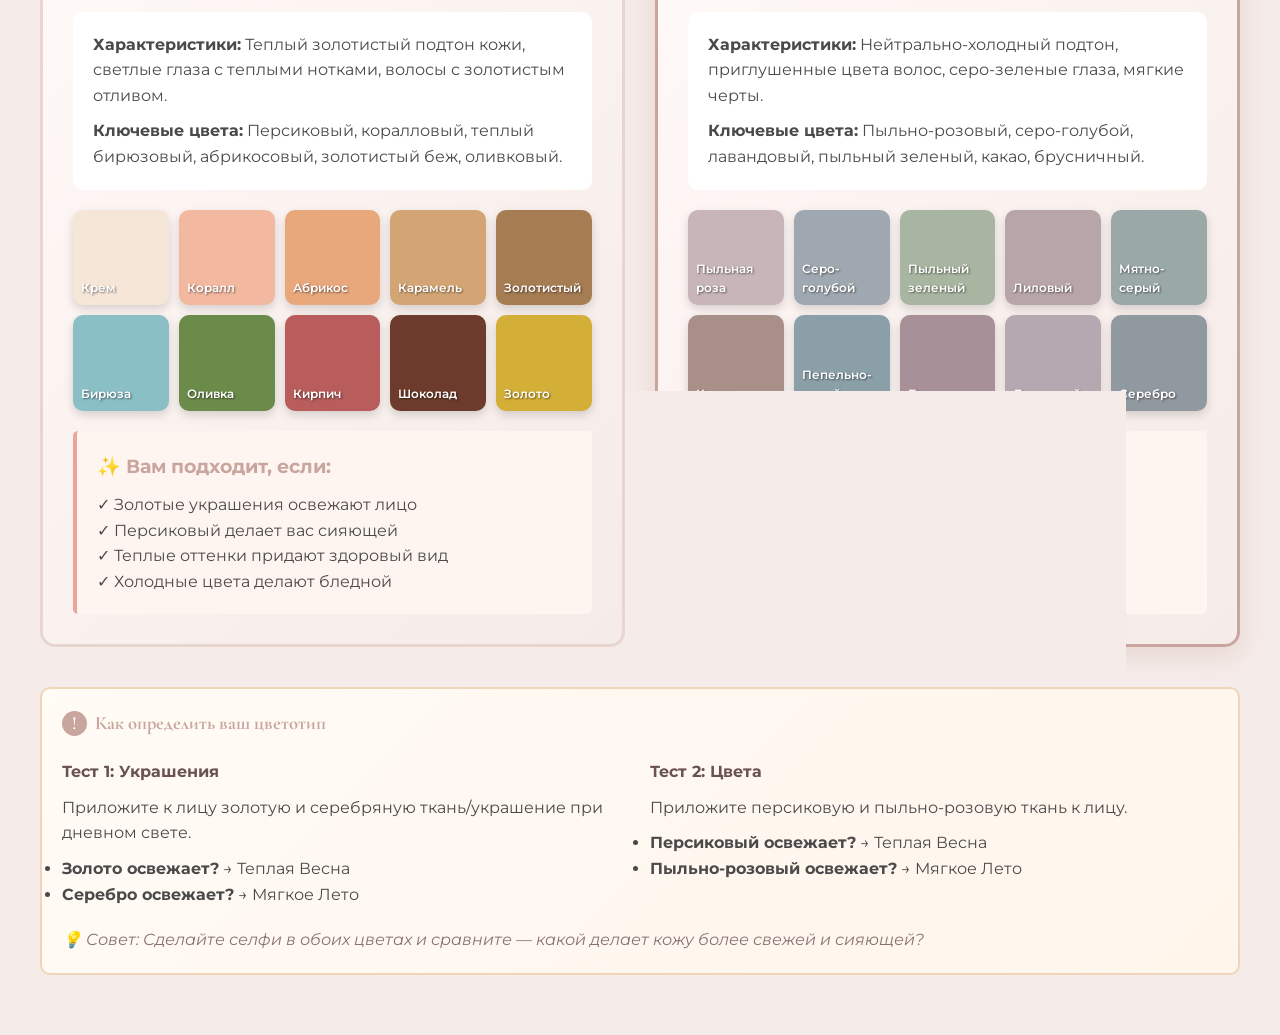
==== commit b90bcff4: "Update index.html" ====
--- a/index.html
+++ b/index.html
@@ -2,719 +2,954 @@
 <html lang="ru">
 <head>
     <meta charset="UTF-8">
-    <meta name="viewport" content="width=device-width, initial-scale=1.0">
+ <meta name="viewport" content="width=device-width, initial-scale=1.0, maximum-scale=1.0, user-scalable=no">
     <title>Ваша Лучшая Версия - Полный Гид</title>
+    
     <style>
-        @import url('https://fonts.googleapis.com/css2?family=Cormorant+Garamond:wght@300;400;600&family=Montserrat:wght@300;400;600&display=swap');
-        
-        * {
-            margin: 0;
-            padding: 0;
-            box-sizing: border-box;
-        }
-        
-        body {
-            font-family: 'Montserrat', sans-serif;
-            background: #f8f5f2;
-            color: #4a4a4a;
-            line-height: 1.6;
-        }
-        
-        h1, h2, h3 {
-            font-family: 'Cormorant Garamond', serif;
-        }
-        
-        .container {
-            max-width: 1600px;
-            margin: 0 auto;
-            background: white;
-        }
-        
-        /* HEADER */
-        .hero {
-            background: linear-gradient(135deg, #e8d5d0 0%, #d4bfb8 100%);
-            padding: 60px 40px;
-            text-align: center;
-            position: relative;
-            overflow: hidden;
-        }
-        
-        .hero::before {
-            content: '✨';
-            position: absolute;
-            font-size: 100px;
-            opacity: 0.1;
-            top: 20px;
-            left: 10%;
-        }
-        
-        .hero::after {
-            content: '💫';
-            position: absolute;
-            font-size: 80px;
-            opacity: 0.1;
-            bottom: 20px;
-            right: 10%;
-        }
-        
-        .hero h1 {
-            font-size: 4em;
-            font-weight: 300;
-            color: white;
-            text-shadow: 2px 2px 4px rgba(0,0,0,0.1);
-            margin-bottom: 15px;
-            letter-spacing: 4px;
-        }
-        
-        .hero p {
-            font-size: 1.4em;
-            color: rgba(255,255,255,0.95);
-            font-style: italic;
-        }
-        
-        /* NAVIGATION TABS */
-        .nav-tabs {
-            display: flex;
-            justify-content: center;
-            background: #f5ebe8;
-            padding: 0;
-            position: sticky;
-            top: 0;
-            z-index: 100;
-            box-shadow: 0 2px 10px rgba(0,0,0,0.1);
-        }
-        
-        .nav-tab {
-            padding: 20px 30px;
-            cursor: pointer;
-            border: none;
-            background: transparent;
-            font-size: 1.1em;
-            font-weight: 600;
-            color: #8a7273;
-            transition: all 0.3s;
-            border-bottom: 3px solid transparent;
-        }
-        
-        .nav-tab:hover {
-            background: rgba(212, 191, 184, 0.2);
-            color: #6a5253;
-        }
-        
-        .nav-tab.active {
-            border-bottom: 3px solid #c8a59d;
-            color: #6a5253;
-            background: white;
-        }
-        
-        /* MAIN CONTENT GRID */
-        .main-grid {
-            display: grid;
-            grid-template-columns: 400px 1fr;
-            min-height: 600px;
-        }
-        
-        /* SIDEBAR WITH PHOTO */
-        .sidebar {
-            background: linear-gradient(180deg, #f9f6f4 0%, #f0ebe8 100%);
-            padding: 40px;
-            border-right: 1px solid #e8ddd8;
-            position: sticky;
-            top: 70px;
-            height: fit-content;
-        }
-        
-        .photo-container {
-            margin-bottom: 30px;
-        }
-        
-        .main-photo {
-            width: 100%;
-            border: 10px solid white;
-            box-shadow: 0 10px 30px rgba(0,0,0,0.15);
-            border-radius: 5px;
-        }
-        
-        .quick-info {
-            background: white;
-            padding: 25px;
-            border-radius: 15px;
-            box-shadow: 0 4px 15px rgba(0,0,0,0.08);
-            margin-bottom: 20px;
-        }
-        
-        .quick-info h3 {
-            color: #c8a59d;
-            font-size: 1.6em;
-            margin-bottom: 15px;
-            text-align: center;
-        }
-        
-        .info-item {
-            padding: 10px 0;
-            border-bottom: 1px solid #f0ebe8;
-        }
-        
-        .info-item:last-child {
-            border-bottom: none;
-        }
-        
-        .info-label {
-            font-weight: 600;
-            color: #8a7273;
-            font-size: 0.9em;
-        }
-        
-        .info-value {
-            color: #4a4a4a;
-            font-size: 1.05em;
-        }
-        
-        /* CONTENT SECTIONS */
-        .content {
-            padding: 40px;
-        }
-        
-        .section {
-            display: none;
-        }
-        
-        .section.active {
-            display: block;
-        }
-        
-        .section-header {
-            font-size: 2.5em;
-            color: #c8a59d;
-            margin-bottom: 30px;
-            padding-bottom: 15px;
-            border-bottom: 3px solid #e8d5d0;
-        }
-        
-        /* COLORTYPE COMPARISON */
-        .colortype-comparison {
-            display: grid;
-            grid-template-columns: 1fr 1fr;
-            gap: 30px;
-            margin-bottom: 40px;
-        }
-        
-        .colortype-card {
-            background: linear-gradient(135deg, #fff9f7 0%, #f5ebe8 100%);
-            padding: 30px;
-            border-radius: 15px;
-            border: 3px solid #e8d5d0;
-            position: relative;
-        }
-        
-        .colortype-card.recommended {
-            border-color: #c8a59d;
-            box-shadow: 0 8px 25px rgba(200, 165, 157, 0.3);
-        }
-        
-        .colortype-card.recommended::before {
-            content: '⭐ РЕКОМЕНДУЕТСЯ';
-            position: absolute;
-            top: -15px;
-            left: 50%;
-            transform: translateX(-50%);
-            background: #c8a59d;
-            color: white;
-            padding: 8px 20px;
-            border-radius: 20px;
-            font-size: 0.85em;
-            font-weight: 600;
-        }
-        
-        .colortype-card h3 {
-            font-size: 2em;
-            color: #8a7273;
-            margin-bottom: 15px;
-            text-align: center;
-        }
-        
-        .colortype-description {
-            background: white;
-            padding: 20px;
-            border-radius: 10px;
-            margin-bottom: 20px;
-        }
-        
-        .color-swatches {
-            display: grid;
-            grid-template-columns: repeat(5, 1fr);
-            gap: 10px;
-            margin-top: 20px;
-        }
-        
-        .color-swatch {
-            aspect-ratio: 1;
-            border-radius: 10px;
-            box-shadow: 0 4px 10px rgba(0,0,0,0.15);
-            display: flex;
-            align-items: flex-end;
-            padding: 8px;
-            color: white;
-            font-size: 0.75em;
-            text-shadow: 1px 1px 2px rgba(0,0,0,0.5);
-            font-weight: 600;
-        }
-        
-        .test-box {
-            background: #fff5f0;
-            border-left: 4px solid #e8a59d;
-            padding: 20px;
-            margin-top: 20px;
-            border-radius: 5px;
-        }
-        
-        .test-box h4 {
-            color: #c8a59d;
-            margin-bottom: 10px;
-            font-size: 1.2em;
-        }
-        
-        /* MISTAKES SECTION */
-        .mistakes-grid {
-            display: grid;
-            grid-template-columns: 1fr 1fr;
-            gap: 25px;
-            margin-bottom: 40px;
-        }
-        
-        .mistake-card {
-            background: #fff5f5;
-            border-left: 5px solid #d4a5a5;
-            padding: 25px;
-            border-radius: 10px;
-        }
-        
-        .mistake-card h4 {
-            color: #c97676;
-            font-size: 1.3em;
-            margin-bottom: 15px;
-            display: flex;
-            align-items: center;
-            gap: 10px;
-        }
-        
-        .mistake-card h4::before {
-            content: '❌';
-            font-size: 1.2em;
-        }
-        
-        .fix-section {
-            background: #f0f9f5;
-            border-left: 5px solid #a5d4b5;
-            padding: 15px;
-            margin-top: 15px;
-            border-radius: 5px;
-        }
-        
-        .fix-section h5 {
-            color: #5a8a6a;
-            margin-bottom: 10px;
-            display: flex;
-            align-items: center;
-            gap: 8px;
-        }
-        
-        .fix-section h5::before {
-            content: '✅';
-        }
-        
-        /* MAKEUP VISUAL GUIDE */
-        .makeup-steps {
-            display: grid;
-            gap: 30px;
-        }
-        
-        .makeup-step {
-            background: linear-gradient(135deg, #fff 0%, #faf8f6 100%);
-            border-radius: 15px;
-            padding: 30px;
-            box-shadow: 0 4px 20px rgba(0,0,0,0.08);
-        }
-        
-        .step-header {
-            display: flex;
-            align-items: center;
-            gap: 20px;
-            margin-bottom: 20px;
-        }
-        
-        .step-number {
-            width: 60px;
-            height: 60px;
-            background: linear-gradient(135deg, #e8d5d0, #d4bfb8);
-            border-radius: 50%;
-            display: flex;
-            align-items: center;
-            justify-content: center;
-            font-size: 1.8em;
-            font-weight: 600;
-            color: white;
-            flex-shrink: 0;
-        }
-        
-        .step-title {
-            font-size: 1.8em;
-            color: #6a5253;
-        }
-        
-        .step-content {
-            display: grid;
-            grid-template-columns: 2fr 1fr;
-            gap: 25px;
-        }
-        
-        .step-description {
-            padding-right: 20px;
-        }
-        
-        .step-visual {
-            background: white;
-            padding: 20px;
-            border-radius: 10px;
-            border: 2px solid #f0ebe8;
-            text-align: center;
-        }
-        
-        .product-recommendation {
-            background: #f9f6f4;
-            padding: 15px;
-            border-radius: 8px;
-            margin-top: 15px;
-            border-left: 3px solid #c8a59d;
-        }
-        
-        .product-recommendation h5 {
-            color: #8a7273;
-            margin-bottom: 8px;
-            font-size: 1.1em;
-        }
-        
-        /* COLOR VISUALIZATION */
-        .makeup-color-demo {
-            display: flex;
-            gap: 10px;
-            flex-wrap: wrap;
-            margin-top: 10px;
-        }
-        
-        .color-demo-item {
-            width: 60px;
-            height: 60px;
-            border-radius: 50%;
-            box-shadow: 0 3px 10px rgba(0,0,0,0.2);
-            position: relative;
-            cursor: pointer;
-            transition: transform 0.2s;
-        }
-        
-        .color-demo-item:hover {
-            transform: scale(1.1);
-        }
-        
-        .color-demo-label {
-            position: absolute;
-            bottom: -25px;
-            left: 50%;
-            transform: translateX(-50%);
-            font-size: 0.75em;
-            white-space: nowrap;
-            color: #6a5253;
-            font-weight: 600;
-        }
-        
-        /* HAIRSTYLE GUIDE */
-        .hairstyle-grid {
-            display: grid;
-            grid-template-columns: repeat(3, 1fr);
-            gap: 25px;
-            margin-top: 30px;
-        }
-        
-        .hairstyle-card {
-            background: white;
-            border-radius: 15px;
-            overflow: hidden;
-            box-shadow: 0 6px 20px rgba(0,0,0,0.1);
-            transition: transform 0.3s;
-        }
-        
-        .hairstyle-card:hover {
-            transform: translateY(-5px);
-        }
-        
-        .hairstyle-image {
-            width: 100%;
-            height: 250px;
-            background: linear-gradient(135deg, #f5ebe8, #e8d5d0);
-            display: flex;
-            align-items: center;
-            justify-content: center;
-            font-size: 4em;
-            color: rgba(106, 82, 83, 0.3);
-        }
-        
-        .hairstyle-info {
-            padding: 20px;
-        }
-        
-        .hairstyle-info h4 {
-            color: #6a5253;
-            font-size: 1.4em;
-            margin-bottom: 10px;
-        }
-        
-        .hairstyle-steps {
-            list-style: none;
-            padding-left: 0;
-        }
-        
-        .hairstyle-steps li {
-            padding: 8px 0;
-            padding-left: 25px;
-            position: relative;
-            font-size: 0.95em;
-            color: #6a6a6a;
-        }
-        
-        .hairstyle-steps li::before {
-            content: '→';
-            position: absolute;
-            left: 0;
-            color: #c8a59d;
-            font-weight: bold;
-        }
-        
-        /* OUTFIT BUILDER */
-        .outfit-grid {
-            display: grid;
-            grid-template-columns: repeat(3, 1fr);
-            gap: 30px;
-            margin-top: 30px;
-        }
-        
-        .outfit-card {
-            background: linear-gradient(135deg, #fff 0%, #faf8f6 100%);
-            border-radius: 15px;
-            padding: 25px;
-            box-shadow: 0 6px 20px rgba(0,0,0,0.1);
-        }
-        
-        .outfit-card h4 {
-            color: #c8a59d;
-            font-size: 1.6em;
-            margin-bottom: 20px;
-            text-align: center;
-            border-bottom: 2px solid #e8d5d0;
-            padding-bottom: 15px;
-        }
-        
-        .outfit-items {
-            display: flex;
-            flex-direction: column;
-            gap: 15px;
-        }
-        
-        .outfit-item {
-            background: white;
-            padding: 15px;
-            border-radius: 10px;
-            border-left: 4px solid #c8a59d;
-            display: flex;
-            align-items: center;
-            gap: 15px;
-        }
-        
-        .outfit-icon {
-            width: 50px;
-            height: 50px;
-            background: linear-gradient(135deg, #e8d5d0, #d4bfb8);
-            border-radius: 10px;
-            display: flex;
-            align-items: center;
-            justify-content: center;
-            font-size: 1.5em;
-            flex-shrink: 0;
-        }
-        
-        .outfit-item-details {
-            flex: 1;
-        }
-        
-        .outfit-item-name {
-            font-weight: 600;
-            color: #6a5253;
-            margin-bottom: 3px;
-        }
-        
-        .outfit-item-color {
-            font-size: 0.9em;
-            color: #8a7273;
-        }
-        
-        /* FIGURE GUIDE */
-        .figure-section {
-            background: linear-gradient(135deg, #fff9f7 0%, #f5ebe8 100%);
-            padding: 30px;
-            border-radius: 15px;
-            margin-bottom: 30px;
-        }
-        
-        .figure-visual {
-            display: grid;
-            grid-template-columns: 1fr 1fr;
-            gap: 30px;
-            margin-top: 20px;
-        }
-        
-        .dos-donts {
-            background: white;
-            padding: 25px;
-            border-radius: 10px;
-        }
-        
-        .dos-donts h4 {
-            font-size: 1.4em;
-            margin-bottom: 20px;
-            text-align: center;
-        }
-        
-        .dos-donts.dos h4 {
-            color: #5a8a6a;
-        }
-        
-        .dos-donts.donts h4 {
-            color: #c97676;
-        }
-        
-        .dos-donts ul {
-            list-style: none;
-            padding: 0;
-        }
-        
-        .dos-donts li {
-            padding: 12px;
-            margin-bottom: 10px;
-            border-radius: 8px;
-            display: flex;
-            align-items: center;
-            gap: 12px;
-        }
-        
-        .dos li {
-            background: #f0f9f5;
-            border-left: 4px solid #a5d4b5;
-        }
-        
-        .dos li::before {
-            content: '✓';
-            color: #5a8a6a;
-            font-weight: bold;
-            font-size: 1.3em;
-        }
-        
-        .donts li {
-            background: #fff5f5;
-            border-left: 4px solid #d4a5a5;
-        }
-        
-        .donts li::before {
-            content: '×';
-            color: #c97676;
-            font-weight: bold;
-            font-size: 1.3em;
-        }
-        
-        /* INTERACTIVE ELEMENTS */
-        .interactive-palette {
-            display: grid;
-            grid-template-columns: repeat(auto-fit, minmax(120px, 1fr));
-            gap: 15px;
-            margin: 30px 0;
-        }
-        
-        .palette-item {
-            text-align: center;
-            cursor: pointer;
-            transition: transform 0.2s;
-        }
-        
-        .palette-item:hover {
-            transform: scale(1.05);
-        }
-        
-        .palette-color {
-            width: 100%;
-            aspect-ratio: 1;
-            border-radius: 15px;
-            box-shadow: 0 4px 15px rgba(0,0,0,0.15);
-            margin-bottom: 10px;
-        }
-        
-        .palette-name {
-            font-size: 0.9em;
-            color: #6a5253;
-            font-weight: 600;
-        }
-        
-        .palette-hex {
-            font-size: 0.75em;
-            color: #8a7273;
-            font-family: monospace;
-        }
-        
-        /* RESPONSIVE */
-        @media (max-width: 1200px) {
-            .main-grid {
-                grid-template-columns: 1fr;
-            }
-            
-            .sidebar {
-                position: relative;
-                top: 0;
-            }
-            
-            .colortype-comparison,
-            .mistakes-grid,
-            .hairstyle-grid,
-            .outfit-grid {
-                grid-template-columns: 1fr;
-            }
-        }
-        
-        /* VISUAL INDICATORS */
-        .emoji-large {
-            font-size: 3em;
-            display: block;
-            text-align: center;
-            margin: 20px 0;
-        }
-        
-        .highlight-box {
-            background: linear-gradient(135deg, #fffbf5 0%, #fff5eb 100%);
-            border: 2px solid #f0d5b8;
-            padding: 20px;
-            border-radius: 10px;
-            margin: 20px 0;
-        }
-        
-        .tip-icon {
-            display: inline-block;
-            background: #c8a59d;
-            color: white;
-            width: 25px;
-            height: 25px;
-            border-radius: 50%;
-            text-align: center;
-            line-height: 25px;
-            font-weight: 600;
-            margin-right: 8px;
-        }
-        /* PINTEREST-STYLE GALLERY */
+      @import url('https://fonts.googleapis.com/css2?family=Cormorant+Garamond:wght@300;400;600&family=Montserrat:wght@300;400;600&display=swap');
+
+* {
+    margin: 0;
+    padding: 0;
+    box-sizing: border-box;
+}
+
+html {
+    scroll-behavior: smooth;
+}
+
+body {
+    font-family: 'Montserrat', sans-serif;
+    background: #f8f5f2;
+    color: #4a4a4a;
+    line-height: 1.6;
+    overflow-x: hidden;
+}
+
+h1, h2, h3 {
+    font-family: 'Cormorant Garamond', serif;
+}
+
+.container {
+    max-width: 1600px;
+    margin: 0 auto;
+    background: white;
+}
+
+/* ANIMATIONS */
+@keyframes fadeIn {
+    from {
+        opacity: 0;
+        transform: translateY(20px);
+    }
+    to {
+        opacity: 1;
+        transform: translateY(0);
+    }
+}
+
+@keyframes slideInLeft {
+    from {
+        opacity: 0;
+        transform: translateX(-30px);
+    }
+    to {
+        opacity: 1;
+        transform: translateX(0);
+    }
+}
+
+@keyframes slideInRight {
+    from {
+        opacity: 0;
+        transform: translateX(30px);
+    }
+    to {
+        opacity: 1;
+        transform: translateX(0);
+    }
+}
+
+@keyframes pulse {
+    0%, 100% {
+        transform: scale(1);
+    }
+    50% {
+        transform: scale(1.05);
+    }
+}
+
+.fade-in {
+    animation: fadeIn 0.6s ease-out forwards;
+}
+
+.slide-in-left {
+    animation: slideInLeft 0.6s ease-out forwards;
+}
+
+.slide-in-right {
+    animation: slideInRight 0.6s ease-out forwards;
+}
+
+/* HEADER */
+.hero {
+    background: linear-gradient(135deg, #e8d5d0 0%, #d4bfb8 100%);
+    padding: 60px 40px;
+    text-align: center;
+    position: relative;
+    overflow: hidden;
+}
+
+.hero::before {
+    content: '✨';
+    position: absolute;
+    font-size: 100px;
+    opacity: 0.1;
+    top: 20px;
+    left: 10%;
+    animation: pulse 3s infinite;
+}
+
+.hero::after {
+    content: '💫';
+    position: absolute;
+    font-size: 80px;
+    opacity: 0.1;
+    bottom: 20px;
+    right: 10%;
+    animation: pulse 3s infinite 1.5s;
+}
+
+.hero h1 {
+    font-size: 4em;
+    font-weight: 300;
+    color: white;
+    text-shadow: 2px 2px 4px rgba(0,0,0,0.1);
+    margin-bottom: 15px;
+    letter-spacing: 4px;
+    animation: fadeIn 1s ease-out;
+}
+
+.hero p {
+    font-size: 1.4em;
+    color: rgba(255,255,255,0.95);
+    font-style: italic;
+    animation: fadeIn 1s ease-out 0.3s backwards;
+}
+
+/* MOBILE MENU TOGGLE */
+.mobile-menu-toggle {
+    display: none;
+    position: fixed;
+    top: 20px;
+    right: 20px;
+    z-index: 1000;
+    background: white;
+    border: none;
+    width: 50px;
+    height: 50px;
+    border-radius: 50%;
+    box-shadow: 0 4px 15px rgba(0,0,0,0.2);
+    cursor: pointer;
+    flex-direction: column;
+    align-items: center;
+    justify-content: center;
+    gap: 6px;
+    transition: all 0.3s;
+}
+
+.mobile-menu-toggle:hover {
+    transform: scale(1.1);
+}
+
+.mobile-menu-toggle span {
+    display: block;
+    width: 25px;
+    height: 3px;
+    background: #c8a59d;
+    border-radius: 3px;
+    transition: all 0.3s;
+}
+
+.mobile-menu-toggle.active span:nth-child(1) {
+    transform: rotate(45deg) translate(8px, 8px);
+}
+
+.mobile-menu-toggle.active span:nth-child(2) {
+    opacity: 0;
+}
+
+.mobile-menu-toggle.active span:nth-child(3) {
+    transform: rotate(-45deg) translate(8px, -8px);
+}
+
+/* NAVIGATION TABS */
+.nav-tabs {
+    display: flex;
+    justify-content: center;
+    flex-wrap: wrap;
+    background: #f5ebe8;
+    padding: 0;
+    position: sticky;
+    top: 0;
+    z-index: 100;
+    box-shadow: 0 2px 10px rgba(0,0,0,0.1);
+    transition: all 0.3s;
+}
+
+.nav-tab {
+    padding: 20px 30px;
+    cursor: pointer;
+    border: none;
+    background: transparent;
+    font-size: 1.1em;
+    font-weight: 600;
+    color: #8a7273;
+    transition: all 0.3s;
+    border-bottom: 3px solid transparent;
+    position: relative;
+    overflow: hidden;
+}
+
+.nav-tab::before {
+    content: '';
+    position: absolute;
+    bottom: 0;
+    left: 50%;
+    width: 0;
+    height: 3px;
+    background: #c8a59d;
+    transition: all 0.3s;
+    transform: translateX(-50%);
+}
+
+.nav-tab:hover::before {
+    width: 100%;
+}
+
+.nav-tab:hover {
+    background: rgba(212, 191, 184, 0.2);
+    color: #6a5253;
+}
+
+.nav-tab.active {
+    border-bottom: 3px solid #c8a59d;
+    color: #6a5253;
+    background: white;
+}
+
+/* MAIN CONTENT GRID */
+.main-grid {
+    display: grid;
+    grid-template-columns: 400px 1fr;
+    min-height: 600px;
+}
+
+/* SIDEBAR WITH PHOTO */
+.sidebar {
+    background: linear-gradient(180deg, #f9f6f4 0%, #f0ebe8 100%);
+    padding: 40px;
+    border-right: 1px solid #e8ddd8;
+    position: sticky;
+    top: 70px;
+    height: fit-content;
+    animation: slideInLeft 0.8s ease-out;
+}
+
+.photo-container {
+    margin-bottom: 30px;
+}
+
+.main-photo {
+    width: 100%;
+    border: 10px solid white;
+    box-shadow: 0 10px 30px rgba(0,0,0,0.15);
+    border-radius: 5px;
+    transition: transform 0.3s;
+}
+
+.main-photo:hover {
+    transform: scale(1.02);
+}
+
+.quick-info {
+    background: white;
+    padding: 25px;
+    border-radius: 15px;
+    box-shadow: 0 4px 15px rgba(0,0,0,0.08);
+    margin-bottom: 20px;
+    transition: all 0.3s;
+}
+
+.quick-info:hover {
+    box-shadow: 0 6px 20px rgba(0,0,0,0.12);
+}
+
+.quick-info h3 {
+    color: #c8a59d;
+    font-size: 1.6em;
+    margin-bottom: 15px;
+    text-align: center;
+}
+
+.info-item {
+    padding: 10px 0;
+    border-bottom: 1px solid #f0ebe8;
+    transition: all 0.3s;
+}
+
+.info-item:hover {
+    background: #f9f6f4;
+    padding-left: 10px;
+}
+
+.info-item:last-child {
+    border-bottom: none;
+}
+
+.info-label {
+    font-weight: 600;
+    color: #8a7273;
+    font-size: 0.9em;
+}
+
+.info-value {
+    color: #4a4a4a;
+    font-size: 1.05em;
+}
+
+/* CONTENT SECTIONS */
+.content {
+    padding: 40px;
+    animation: fadeIn 0.8s ease-out;
+}
+
+.section {
+    display: none;
+}
+
+.section.active {
+    display: block;
+    animation: fadeIn 0.5s ease-out;
+}
+
+.section-header {
+    font-size: 2.5em;
+    color: #c8a59d;
+    margin-bottom: 30px;
+    padding-bottom: 15px;
+    border-bottom: 3px solid #e8d5d0;
+    animation: slideInLeft 0.6s ease-out;
+}
+
+/* All cards and boxes get subtle hover effects */
+.colortype-card, .mistake-card, .makeup-step, .hairstyle-card, 
+.outfit-card, .figure-section, .highlight-box {
+    transition: all 0.3s ease;
+}
+
+.colortype-card:hover, .makeup-step:hover, .hairstyle-card:hover,
+.outfit-card:hover {
+    transform: translateY(-3px);
+    box-shadow: 0 8px 25px rgba(0,0,0,0.12);
+}
+
+/* COLORTYPE COMPARISON */
+.colortype-comparison {
+    display: grid;
+    grid-template-columns: 1fr 1fr;
+    gap: 30px;
+    margin-bottom: 40px;
+}
+
+.colortype-card {
+    background: linear-gradient(135deg, #fff9f7 0%, #f5ebe8 100%);
+    padding: 30px;
+    border-radius: 15px;
+    border: 3px solid #e8d5d0;
+    position: relative;
+}
+
+.colortype-card.recommended {
+    border-color: #c8a59d;
+    box-shadow: 0 8px 25px rgba(200, 165, 157, 0.3);
+}
+
+.colortype-card.recommended::before {
+    content: '⭐ РЕКОМЕНДУЕТСЯ';
+    position: absolute;
+    top: -15px;
+    left: 50%;
+    transform: translateX(-50%);
+    background: #c8a59d;
+    color: white;
+    padding: 8px 20px;
+    border-radius: 20px;
+    font-size: 0.85em;
+    font-weight: 600;
+}
+
+.colortype-card h3 {
+    font-size: 2em;
+    color: #8a7273;
+    margin-bottom: 15px;
+    text-align: center;
+}
+
+.colortype-description {
+    background: white;
+    padding: 20px;
+    border-radius: 10px;
+    margin-bottom: 20px;
+}
+
+.color-swatches {
+    display: grid;
+    grid-template-columns: repeat(5, 1fr);
+    gap: 10px;
+    margin-top: 20px;
+}
+
+.color-swatch {
+    aspect-ratio: 1;
+    border-radius: 10px;
+    box-shadow: 0 4px 10px rgba(0,0,0,0.15);
+    display: flex;
+    align-items: flex-end;
+    padding: 8px;
+    color: white;
+    font-size: 0.75em;
+    text-shadow: 1px 1px 2px rgba(0,0,0,0.5);
+    font-weight: 600;
+    transition: transform 0.3s;
+}
+
+.color-swatch:hover {
+    transform: scale(1.1);
+    z-index: 10;
+}
+
+.test-box {
+    background: #fff5f0;
+    border-left: 4px solid #e8a59d;
+    padding: 20px;
+    margin-top: 20px;
+    border-radius: 5px;
+}
+
+.test-box h4 {
+    color: #c8a59d;
+    margin-bottom: 10px;
+    font-size: 1.2em;
+}
+
+/* MISTAKES SECTION */
+.mistakes-grid {
+    display: grid;
+    grid-template-columns: 1fr 1fr;
+    gap: 25px;
+    margin-bottom: 40px;
+}
+
+.mistake-card {
+    background: #fff5f5;
+    border-left: 5px solid #d4a5a5;
+    padding: 25px;
+    border-radius: 10px;
+}
+
+.mistake-card h4 {
+    color: #c97676;
+    font-size: 1.3em;
+    margin-bottom: 15px;
+    display: flex;
+    align-items: center;
+    gap: 10px;
+}
+
+.mistake-card h4::before {
+    content: '❌';
+    font-size: 1.2em;
+}
+
+.fix-section {
+    background: #f0f9f5;
+    border-left: 5px solid #a5d4b5;
+    padding: 15px;
+    margin-top: 15px;
+    border-radius: 5px;
+}
+
+.fix-section h5 {
+    color: #5a8a6a;
+    margin-bottom: 10px;
+    display: flex;
+    align-items: center;
+    gap: 8px;
+}
+
+.fix-section h5::before {
+    content: '✅';
+}
+
+/* MAKEUP VISUAL GUIDE */
+.makeup-steps {
+    display: grid;
+    gap: 30px;
+}
+
+.makeup-step {
+    background: linear-gradient(135deg, #fff 0%, #faf8f6 100%);
+    border-radius: 15px;
+    padding: 30px;
+    box-shadow: 0 4px 20px rgba(0,0,0,0.08);
+}
+
+.step-header {
+    display: flex;
+    align-items: center;
+    gap: 20px;
+    margin-bottom: 20px;
+}
+
+.step-number {
+    width: 60px;
+    height: 60px;
+    background: linear-gradient(135deg, #e8d5d0, #d4bfb8);
+    border-radius: 50%;
+    display: flex;
+    align-items: center;
+    justify-content: center;
+    font-size: 1.8em;
+    font-weight: 600;
+    color: white;
+    flex-shrink: 0;
+    transition: all 0.3s;
+}
+
+.makeup-step:hover .step-number {
+    transform: rotate(360deg);
+}
+
+.step-title {
+    font-size: 1.8em;
+    color: #6a5253;
+}
+
+.step-content {
+    display: grid;
+    grid-template-columns: 2fr 1fr;
+    gap: 25px;
+}
+
+.step-description {
+    padding-right: 20px;
+}
+
+.step-visual {
+    background: white;
+    padding: 20px;
+    border-radius: 10px;
+    border: 2px solid #f0ebe8;
+    text-align: center;
+}
+
+.product-recommendation {
+    background: #f9f6f4;
+    padding: 15px;
+    border-radius: 8px;
+    margin-top: 15px;
+    border-left: 3px solid #c8a59d;
+}
+
+.product-recommendation h5 {
+    color: #8a7273;
+    margin-bottom: 8px;
+    font-size: 1.1em;
+}
+
+/* COLOR VISUALIZATION */
+.makeup-color-demo {
+    display: flex;
+    gap: 10px;
+    flex-wrap: wrap;
+    margin-top: 10px;
+}
+
+.color-demo-item {
+    width: 60px;
+    height: 60px;
+    border-radius: 50%;
+    box-shadow: 0 3px 10px rgba(0,0,0,0.2);
+    position: relative;
+    cursor: pointer;
+    transition: transform 0.2s;
+}
+
+.color-demo-item:hover {
+    transform: scale(1.15);
+}
+
+.color-demo-label {
+    position: absolute;
+    bottom: -25px;
+    left: 50%;
+    transform: translateX(-50%);
+    font-size: 0.75em;
+    white-space: nowrap;
+    color: #6a5253;
+    font-weight: 600;
+}
+
+/* HAIRSTYLE GUIDE */
+.hairstyle-grid {
+    display: grid;
+    grid-template-columns: repeat(3, 1fr);
+    gap: 25px;
+    margin-top: 30px;
+}
+
+.hairstyle-card {
+    background: white;
+    border-radius: 15px;
+    overflow: hidden;
+    box-shadow: 0 6px 20px rgba(0,0,0,0.1);
+    transition: transform 0.3s;
+}
+
+.hairstyle-card:hover {
+    transform: translateY(-5px);
+}
+
+.hairstyle-image {
+    width: 100%;
+    height: 250px;
+    background: linear-gradient(135deg, #f5ebe8, #e8d5d0);
+    display: flex;
+    align-items: center;
+    justify-content: center;
+    font-size: 4em;
+    color: rgba(106, 82, 83, 0.3);
+}
+
+.hairstyle-info {
+    padding: 20px;
+}
+
+.hairstyle-info h4 {
+    color: #6a5253;
+    font-size: 1.4em;
+    margin-bottom: 10px;
+}
+
+.hairstyle-steps {
+    list-style: none;
+    padding-left: 0;
+}
+
+.hairstyle-steps li {
+    padding: 8px 0;
+    padding-left: 25px;
+    position: relative;
+    font-size: 0.95em;
+    color: #6a6a6a;
+}
+
+.hairstyle-steps li::before {
+    content: '→';
+    position: absolute;
+    left: 0;
+    color: #c8a59d;
+    font-weight: bold;
+}
+
+/* OUTFIT BUILDER */
+.outfit-grid {
+    display: grid;
+    grid-template-columns: repeat(3, 1fr);
+    gap: 30px;
+    margin-top: 30px;
+}
+
+.outfit-card {
+    background: linear-gradient(135deg, #fff 0%, #faf8f6 100%);
+    border-radius: 15px;
+    padding: 25px;
+    box-shadow: 0 6px 20px rgba(0,0,0,0.1);
+}
+
+.outfit-card h4 {
+    color: #c8a59d;
+    font-size: 1.6em;
+    margin-bottom: 20px;
+    text-align: center;
+    border-bottom: 2px solid #e8d5d0;
+    padding-bottom: 15px;
+}
+
+.outfit-items {
+    display: flex;
+    flex-direction: column;
+    gap: 15px;
+}
+
+.outfit-item {
+    background: white;
+    padding: 15px;
+    border-radius: 10px;
+    border-left: 4px solid #c8a59d;
+    display: flex;
+    align-items: center;
+    gap: 15px;
+    transition: all 0.3s;
+}
+
+.outfit-item:hover {
+    transform: translateX(5px);
+    box-shadow: 0 4px 15px rgba(0,0,0,0.1);
+}
+
+.outfit-icon {
+    width: 50px;
+    height: 50px;
+    background: linear-gradient(135deg, #e8d5d0, #d4bfb8);
+    border-radius: 10px;
+    display: flex;
+    align-items: center;
+    justify-content: center;
+    font-size: 1.5em;
+    flex-shrink: 0;
+}
+
+.outfit-item-details {
+    flex: 1;
+}
+
+.outfit-item-name {
+    font-weight: 600;
+    color: #6a5253;
+    margin-bottom: 3px;
+}
+
+.outfit-item-color {
+    font-size: 0.9em;
+    color: #8a7273;
+}
+
+/* FIGURE GUIDE */
+.figure-section {
+    background: linear-gradient(135deg, #fff9f7 0%, #f5ebe8 100%);
+    padding: 30px;
+    border-radius: 15px;
+    margin-bottom: 30px;
+}
+
+.figure-visual {
+    display: grid;
+    grid-template-columns: 1fr 1fr;
+    gap: 30px;
+    margin-top: 20px;
+}
+
+.dos-donts {
+    background: white;
+    padding: 25px;
+    border-radius: 10px;
+}
+
+.dos-donts h4 {
+    font-size: 1.4em;
+    margin-bottom: 20px;
+    text-align: center;
+}
+
+.dos-donts.dos h4 {
+    color: #5a8a6a;
+}
+
+.dos-donts.donts h4 {
+    color: #c97676;
+}
+
+.dos-donts ul {
+    list-style: none;
+    padding: 0;
+}
+
+.dos-donts li {
+    padding: 12px;
+    margin-bottom: 10px;
+    border-radius: 8px;
+    display: flex;
+    align-items: center;
+    gap: 12px;
+    transition: all 0.3s;
+}
+
+.dos-donts li:hover {
+    transform: translateX(5px);
+}
+
+.dos li {
+    background: #f0f9f5;
+    border-left: 4px solid #a5d4b5;
+}
+
+.dos li::before {
+    content: '✓';
+    color: #5a8a6a;
+    font-weight: bold;
+    font-size: 1.3em;
+}
+
+.donts li {
+    background: #fff5f5;
+    border-left: 4px solid #d4a5a5;
+}
+
+.donts li::before {
+    content: '×';
+    color: #c97676;
+    font-weight: bold;
+    font-size: 1.3em;
+}
+
+/* SHOPPING LIST */
+.shopping-categories {
+    display: grid;
+    gap: 30px;
+    margin-top: 30px;
+}
+
+.shopping-category {
+    background: linear-gradient(135deg, #fff 0%, #faf8f6 100%);
+    border-radius: 15px;
+    padding: 30px;
+    box-shadow: 0 4px 20px rgba(0,0,0,0.08);
+}
+
+.category-header {
+    display: flex;
+    align-items: center;
+    gap: 15px;
+    margin-bottom: 25px;
+    padding-bottom: 15px;
+    border-bottom: 2px solid #e8d5d0;
+}
+
+.category-icon {
+    width: 60px;
+    height: 60px;
+    background: linear-gradient(135deg, #e8d5d0, #d4bfb8);
+    border-radius: 50%;
+    display: flex;
+    align-items: center;
+    justify-content: center;
+    font-size: 1.8em;
+    flex-shrink: 0;
+}
+
+.category-title {
+    flex: 1;
+}
+
+.category-title h3 {
+    color: #6a5253;
+    font-size: 1.8em;
+    margin-bottom: 5px;
+}
+
+.category-title p {
+    color: #8a7273;
+    font-size: 0.95em;
+}
+
+.shopping-items {
+    display: grid;
+    gap: 15px;
+}
+
+.shopping-item {
+    background: white;
+    padding: 20px;
+    border-radius: 10px;
+    border-left: 4px solid #c8a59d;
+    display: grid;
+    grid-template-columns: auto 1fr auto;
+    gap: 15px;
+    align-items: center;
+    transition: all 0.3s;
+}
+
+.shopping-item:hover {
+    transform: translateX(5px);
+    box-shadow: 0 4px 15px rgba(0,0,0,0.1);
+}
+
+.shopping-item.checked {
+    opacity: 0.6;
+    background: #f9f6f4;
+}
+
+.shopping-item.checked .item-name {
+    text-decoration: line-through;
+}
+
+.item-checkbox {
+    width: 24px;
+    height: 24px;
+    cursor: pointer;
+    accent-color: #c8a59d;
+}
+
+.item-details {
+    flex: 1;
+}
+
+.item-name {
+    font-weight: 600;
+    color: #6a5253;
+    font-size: 1.1em;
+    margin-bottom: 5px;
+}
+
+.item-description {
+    color: #8a7273;
+    font-size: 0.9em;
+    line-height: 1.4;
+}
+
+.item-price {
+    font-weight: 600;
+    color: #c8a59d;
+    font-size: 1.1em;
+}
+
+.priority-badge {
+    display: inline-block;
+    padding: 4px 10px;
+    border-radius: 12px;
+    font-size: 0.8em;
+    font-weight: 600;
+    margin-top: 5px;
+}
+
+.priority-high {
+    background: #ffe5e5;
+    color: #c97676;
+}
+
+.priority-medium {
+    background: #fff5e5;
+    color: #d4a574;
+}
+
+.priority-low {
+    background: #e5f5f0;
+    color: #5a8a6a;
+}
+
+/* PINTEREST-STYLE GALLERY */
 .pinterest-grid {
     column-count: 3;
     column-gap: 20px;
@@ -804,17 +1039,212 @@
     line-height: 1.6;
 }
 
-@media (max-width: 1200px) {
+/* INTERACTIVE ELEMENTS */
+.interactive-palette {
+    display: grid;
+    grid-template-columns: repeat(auto-fit, minmax(120px, 1fr));
+    gap: 15px;
+    margin: 30px 0;
+}
+
+.palette-item {
+    text-align: center;
+    cursor: pointer;
+    transition: transform 0.2s;
+}
+
+.palette-item:hover {
+    transform: scale(1.05);
+}
+
+.palette-color {
+    width: 100%;
+    aspect-ratio: 1;
+    border-radius: 15px;
+    box-shadow: 0 4px 15px rgba(0,0,0,0.15);
+    margin-bottom: 10px;
+}
+
+.palette-name {
+    font-size: 0.9em;
+    color: #6a5253;
+    font-weight: 600;
+}
+
+.palette-hex {
+    font-size: 0.75em;
+    color: #8a7273;
+    font-family: monospace;
+}
+
+.emoji-large {
+    font-size: 3em;
+    display: block;
+    text-align: center;
+    margin: 20px 0;
+}
+
+.highlight-box {
+    background: linear-gradient(135deg, #fffbf5 0%, #fff5eb 100%);
+    border: 2px solid #f0d5b8;
+    padding: 20px;
+    border-radius: 10px;
+    margin: 20px 0;
+}
+
+.tip-icon {
+    display: inline-block;
+    background: #c8a59d;
+    color: white;
+    width: 25px;
+    height: 25px;
+    border-radius: 50%;
+    text-align: center;
+    line-height: 25px;
+    font-weight: 600;
+    margin-right: 8px;
+}
+
+/* MOBILE RESPONSIVE */
+@media (max-width: 1024px) {
+    .hero h1 {
+        font-size: 3em;
+    }
+    
+    .mobile-menu-toggle {
+        display: flex;
+    }
+    
+    .nav-tabs {
+        position: fixed;
+        top: 0;
+        left: -100%;
+        width: 80%;
+        max-width: 300px;
+        height: 100vh;
+        flex-direction: column;
+        align-items: stretch;
+        background: white;
+        box-shadow: 4px 0 15px rgba(0,0,0,0.2);
+        padding: 80px 0 20px;
+        transition: left 0.3s ease;
+        overflow-y: auto;
+    }
+    
+    .nav-tabs.active {
+        left: 0;
+    }
+    
+    .nav-tab {
+        padding: 20px 30px;
+        text-align: left;
+        border-bottom: 1px solid #f5ebe8;
+        border-left: 4px solid transparent;
+    }
+    
+    .nav-tab.active {
+        border-left: 4px solid #c8a59d;
+        border-bottom: 1px solid #f5ebe8;
+    }
+    
+    .main-grid {
+        grid-template-columns: 1fr;
+    }
+    
+    .sidebar {
+        position: relative;
+        top: 0;
+    }
+    
+    .colortype-comparison,
+    .mistakes-grid,
+    .figure-visual {
+        grid-template-columns: 1fr;
+    }
+    
+    .hairstyle-grid,
+    .outfit-grid {
+        grid-template-columns: 1fr;
+    }
+    
+    .step-content {
+        grid-template-columns: 1fr;
+    }
+    
     .pinterest-grid {
         column-count: 2;
     }
 }
 
 @media (max-width: 768px) {
+    .hero h1 {
+        font-size: 2.5em;
+        letter-spacing: 2px;
+    }
+    
+    .hero p {
+        font-size: 1.1em;
+    }
+    
+    .hero {
+        padding: 40px 20px;
+    }
+    
+    .content {
+        padding: 20px;
+    }
+    
+    .section-header {
+        font-size: 2em;
+    }
+    
+    .color-swatches {
+        grid-template-columns: repeat(3, 1fr);
+    }
+    
     .pinterest-grid {
         column-count: 1;
     }
-}
+    
+    .nav-tabs {
+        max-width: 100%;
+        width: 100%;
+    }
+}
+
+@media (max-width: 480px) {
+    .hero h1 {
+        font-size: 2em;
+    }
+    
+    .sidebar {
+        padding: 20px;
+    }
+    
+    .step-number {
+        width: 50px;
+        height: 50px;
+        font-size: 1.5em;
+    }
+}
+
+/* PRINT STYLES */
+@media print {
+    .nav-tabs,
+    .mobile-menu-toggle {
+        display: none;
+    }
+    
+    .section {
+        display: block !important;
+        page-break-after: always;
+    }
+    
+    .main-grid {
+        grid-template-columns: 1fr;
+    }
+}
+
     </style>
 </head>
 <body>
@@ -826,14 +1256,20 @@
         </div>
         
         <!-- NAVIGATION -->
-        <div class="nav-tabs">
-            <button class="nav-tab active" onclick="showSection('colortype')">🎨 Цветотип</button>
+        <div class="nav-tabs"><button class="mobile-menu-toggle" onclick="toggleMobileMenu()">
+    <span></span>
+    <span></span>
+    <span></span>
+</button>
+
+<div class="nav-tabs" id="navTabs">            <button class="nav-tab active" onclick="showSection('colortype')">🎨 Цветотип</button>
             <button class="nav-tab" onclick="showSection('mistakes')">❌ Ошибки</button>
             <button class="nav-tab" onclick="showSection('makeup')">💄 Макияж</button>
             <button class="nav-tab" onclick="showSection('hair')">💇‍♀️ Укладка</button>
             <button class="nav-tab" onclick="showSection('outfits')">👗 Образы</button>
             <button class="nav-tab" onclick="showSection('figure')">📐 Фигура</button>
             <button class="nav-tab" onclick="showSection('inspiration')">✨ Вдохновение</button>
+            <button class="nav-tab" onclick="showSection('shopping')">🛍️ Шоппинг</button>
         </div>
         
         <!-- MAIN GRID -->
@@ -1786,13 +2222,15 @@
         <div class="pinterest-item">
             <div class="pinterest-image">
                 💎
+                  <img src="https://i.imgur.com/4em6cWy.png" alt="Образ 1">
+                
                 <!-- Замените на: <img src="ССЫЛКА_НА_ВАШУ_КАРТИНКУ" alt="Образ 8"> -->
             </div>
             <div class="pinterest-caption">
-                <h4>Гламурный стиль</h4>
-                <p>Роскошь и блеск для торжественных событий</p>
-                <span class="pinterest-tag">Гламур</span>
-                <span class="pinterest-tag">Роскошь</span>
+                <h4>Зимний уличный образ</h4>
+                <p>Тёплый и продуманный образ для экстремально холодной зимы</p>
+                <span class="pinterest-tag">Зима</span>
+                <span class="pinterest-tag">−30 °C</span>
             </div>
         </div>
         
@@ -1826,33 +2264,462 @@
         <p style="margin-top: 20px;"><strong>Способ 2:</strong> Используйте любой бесплатный хостинг изображений (imgur.com, imgbb.com) и вставьте прямую ссылку на картинку.</p>
     </div>
 </div>
+                <!-- SECTION 7: SHOPPING LIST -->
+<div id="shopping" class="section">
+    <h2 class="section-header">🛍️ Шоппинг-лист</h2>
+    
+    <div class="upload-prompt">
+        <h3>💳 Ваш персональный список покупок</h3>
+        <p>Отмечайте купленные вещи галочками. Список автоматически сохраняется!</p>
+    </div>
+    
+    <div class="shopping-categories">
+        
+        <!-- CATEGORY 1: БАЗОВЫЙ ГАРДЕРОБ -->
+        <div class="shopping-category">
+            <div class="category-header">
+                <div class="category-icon">👚</div>
+                <div class="category-title">
+                    <h3>Базовый гардероб</h3>
+                    <p>Основа вашего стиля</p>
+                </div>
+            </div>
+            
+            <div class="shopping-items">
+                <div class="shopping-item">
+                    <input type="checkbox" class="item-checkbox" onchange="saveShoppingList()">
+                    <div class="item-details">
+                        <div class="item-name">Блуза с V-вырезом</div>
+                        <div class="item-description">Персиковый или пыльно-розовый цвет. Шелк или вискоза.<span class="priority-badge priority-high">Приоритет</span></div>
+                    </div>
+                    <div class="item-price">~3000₽</div>
+                </div>
+                
+                <div class="shopping-item">
+                    <input type="checkbox" class="item-checkbox" onchange="saveShoppingList()">
+                    <div class="item-details">
+                        <div class="item-name">Джинсы прямого кроя</div>
+                        <div class="item-description">Средняя посадка, голубые или темно-синие.<span class="priority-badge priority-high">Приоритет</span></div>
+                    </div>
+                    <div class="item-price">~4000₽</div>
+                </div>
+                
+                <div class="shopping-item">
+                    <input type="checkbox" class="item-checkbox" onchange="saveShoppingList()">
+                    <div class="item-details">
+                        <div class="item-name">Приталенный жакет</div>
+                        <div class="item-description">Беж, какао или серо-коричневый. Длина до бедра.<span class="priority-badge priority-medium">Желательно</span></div>
+                    </div>
+                    <div class="item-price">~5000₽</div>
+                </div>
+                
+                <div class="shopping-item">
+                    <input type="checkbox" class="item-checkbox" onchange="saveShoppingList()">
+                    <div class="item-details">
+                        <div class="item-name">Юбка А-силуэта</div>
+                        <div class="item-description">Темно-оливковая, серая или черная. Длина миди.</div>
+                    </div>
+                    <div class="item-price">~2500₽</div>
+                </div>
+                
+                <div class="shopping-item">
+                    <input type="checkbox" class="item-checkbox" onchange="saveShoppingList()">
+                    <div class="item-details">
+                        <div class="item-name">Свитер мягкий</div>
+                        <div class="item-description">Кремовый или серо-голубой. Натуральный трикотаж.</div>
+                    </div>
+                    <div class="item-price">~3500₽</div>
+                </div>
+            </div>
+        </div>
+        
+        <!-- CATEGORY 2: МАКИЯЖ -->
+        <div class="shopping-category">
+            <div class="category-header">
+                <div class="category-icon">💄</div>
+                <div class="category-title">
+                    <h3>Косметика</h3>
+                    <p>Базовый набор для ежедневного макияжа</p>
+                </div>
+            </div>
+            
+            <div class="shopping-items">
+                <div class="shopping-item">
+                    <input type="checkbox" class="item-checkbox" onchange="saveShoppingList()">
+                    <div class="item-details">
+                        <div class="item-name">BB-крем</div>
+                        <div class="item-description">С теплым или нейтрально-розовым подтоном.<span class="priority-badge priority-high">Приоритет</span></div>
+                    </div>
+                    <div class="item-price">~1500₽</div>
+                </div>
+                
+                <div class="shopping-item">
+                    <input type="checkbox" class="item-checkbox" onchange="saveShoppingList()">
+                    <div class="item-details">
+                        <div class="item-name">Консилер</div>
+                        <div class="item-description">Персиково-розовый, на 1-2 тона светлее кожи.<span class="priority-badge priority-high">Приоритет</span></div>
+                    </div>
+                    <div class="item-price">~800₽</div>
+                </div>
+                
+                <div class="shopping-item">
+                    <input type="checkbox" class="item-checkbox" onchange="saveShoppingList()">
+                    <div class="item-details">
+                        <div class="item-name">Карандаш для бровей</div>
+                        <div class="item-description">Теплый коричневый или пепельно-коричневый.<span class="priority-badge priority-high">Приоритет</span></div>
+                    </div>
+                    <div class="item-price">~600₽</div>
+                </div>
+                
+                <div class="shopping-item">
+                    <input type="checkbox" class="item-checkbox" onchange="saveShoppingList()">
+                    <div class="item-details">
+                        <div class="item-name">Палетка теней</div>
+                        <div class="item-description">Персик, золото, коричневый или серо-коричневый, лавандовый.</div>
+                    </div>
+                    <div class="item-price">~1200₽</div>
+                </div>
+                
+                <div class="shopping-item">
+                    <input type="checkbox" class="item-checkbox" onchange="saveShoppingList()">
+                    <div class="item-details">
+                        <div class="item-name">Тушь коричневая</div>
+                        <div class="item-description">Удлиняющая формула.</div>
+                    </div>
+                    <div class="item-price">~700₽</div>
+                </div>
+                
+                <div class="shopping-item">
+                    <input type="checkbox" class="item-checkbox" onchange="saveShoppingList()">
+                    <div class="item-details">
+                        <div class="item-name">Румяна кремовые</div>
+                        <div class="item-description">Коралловые, персиковые или пыльно-розовые.<span class="priority-badge priority-medium">Желательно</span></div>
+                    </div>
+                    <div class="item-price">~900₽</div>
+                </div>
+                
+                <div class="shopping-item">
+                    <input type="checkbox" class="item-checkbox" onchange="saveShoppingList()">
+                    <div class="item-details">
+                        <div class="item-name">Помада/тинт</div>
+                        <div class="item-description">Пыльно-розовая, коралловая или брусничная.</div>
+                    </div>
+                    <div class="item-price">~800₽</div>
+                </div>
+            </div>
+        </div>
+        
+        <!-- CATEGORY 3: АКСЕССУАРЫ -->
+        <div class="shopping-category">
+            <div class="category-header">
+                <div class="category-icon">💎</div>
+                <div class="category-title">
+                    <h3>Аксессуары</h3>
+                    <p>Детали, завершающие образ</p>
+                </div>
+            </div>
+            
+            <div class="shopping-items">
+                <div class="shopping-item">
+                    <input type="checkbox" class="item-checkbox" onchange="saveShoppingList()">
+                    <div class="item-details">
+                        <div class="item-name">Серьги-кольца средние</div>
+                        <div class="item-description">Золото или серебро (в зависимости от цветотипа).<span class="priority-badge priority-medium">Желательно</span></div>
+                    </div>
+                    <div class="item-price">~1500₽</div>
+                </div>
+                
+                <div class="shopping-item">
+                    <input type="checkbox" class="item-checkbox" onchange="saveShoppingList()">
+                    <div class="item-details">
+                        <div class="item-name">Тонкий ремень</div>
+                        <div class="item-description">Бежевый или коричневый. Для подчеркивания талии.</div>
+                    </div>
+                    <div class="item-price">~1000₽</div>
+                </div>
+                
+                <div class="shopping-item">
+                    <input type="checkbox" class="item-checkbox" onchange="saveShoppingList()">
+                    <div class="item-details">
+                        <div class="item-name">Шарф</div>
+                        <div class="item-description">Коралловый, пыльно-розовый или серо-голубой.</div>
+                    </div>
+                    <div class="item-price">~800₽</div>
+                </div>
+                
+                <div class="shopping-item">
+                    <input type="checkbox" class="item-checkbox" onchange="saveShoppingList()">
+                    <div class="item-details">
+                        <div class="item-name">Сумка среднего размера</div>
+                        <div class="item-description">Бежевая, серо-коричневая или пыльно-розовая.<span class="priority-badge priority-low">По желанию</span></div>
+                    </div>
+                    <div class="item-price">~3000₽</div>
+                </div>
+            </div>
+        </div>
+        
+        <!-- CATEGORY 4: ИНСТРУМЕНТЫ ДЛЯ УКЛАДКИ -->
+        <div class="shopping-category">
+            <div class="category-header">
+                <div class="category-icon">💇‍♀️</div>
+                <div class="category-title">
+                    <h3>Инструменты и средства для волос</h3>
+                    <p>Для создания идеальных укладок</p>
+                </div>
+            </div>
+            
+            <div class="shopping-items">
+                <div class="shopping-item">
+                    <input type="checkbox" class="item-checkbox" onchange="saveShoppingList()">
+                    <div class="item-details">
+                        <div class="item-name">Плойка 32-40мм</div>
+                        <div class="item-description">Для создания мягких волн.<span class="priority-badge priority-high">Приоритет</span></div>
+                    </div>
+                    <div class="item-price">~2500₽</div>
+                </div>
+                
+                <div class="shopping-item">
+                    <input type="checkbox" class="item-checkbox" onchange="saveShoppingList()">
+                    <div class="item-details">
+                        <div class="item-name">Круглая щетка</div>
+                        <div class="item-description">Среднего диаметра для объема у корней.</div>
+                    </div>
+                    <div class="item-price">~600₽</div>
+                </div>
+                
+                <div class="shopping-item">
+                    <input type="checkbox" class="item-checkbox" onchange="saveShoppingList()">
+                    <div class="item-details">
+                        <div class="item-name">Мусс для объема</div>
+                        <div class="item-description">Легкая фиксация, не утяжеляет.<span class="priority-badge priority-medium">Желательно</span></div>
+                    </div>
+                    <div class="item-price">~500₽</div>
+                </div>
+                
+                <div class="shopping-item">
+                    <input type="checkbox" class="item-checkbox" onchange="saveShoppingList()">
+                    <div class="item-details">
+                        <div class="item-name">Текстурирующий спрей</div>
+                        <div class="item-description">Для естественной фиксации и текстуры.</div>
+                    </div>
+                    <div class="item-price">~700₽</div>
+                </div>
+                
+                <div class="shopping-item">
+                    <input type="checkbox" class="item-checkbox" onchange="saveShoppingList()">
+                    <div class="item-details">
+                        <div class="item-name">Термозащита</div>
+                        <div class="item-description">Обязательна перед использованием плойки/утюжка!</div>
+                    </div>
+                    <div class="item-price">~600₽</div>
+                </div>
+            </div>
+        </div>
+        
+    </div>
+    
+    <div class="highlight-box" style="margin-top: 40px; background: linear-gradient(135deg, #f0f9f5 0%, #e8f5f0 100%); border-color: #a5d4b5;">
+        <h3 style="color: #5a8a6a; margin-bottom: 15px;">💡 Советы по покупкам</h3>
+        <div style="display: grid; grid-template-columns: 1fr 1fr; gap: 20px; margin-top: 20px;">
+            <div>
+                <h4 style="color: #5a8a6a; margin-bottom: 10px;">✓ Начните с приоритетных вещей</h4>
+                <p>Сначала купите базовый макияж и 2-3 предмета одежды с пометкой "Приоритет".</p>
+            </div>
+            <div>
+                <h4 style="color: #5a8a6a; margin-bottom: 10px;">✓ Проверьте цвета перед покупкой</h4>
+                <p>Приложите вещь к лицу при дневном свете — она должна вас освежать, а не старить.</p>
+            </div>
+            <div>
+                <h4 style="color: #5a8a6a; margin-bottom: 10px;">✓ Качество важнее количества</h4>
+                <p>Лучше купить 1 хорошую вещь, чем 3 посредственных. Натуральные ткани прослужат дольше.</p>
+            </div>
+            <div>
+                <h4 style="color: #5a8a6a; margin-bottom: 10px;">✓ Примерка обязательна</h4>
+                <p>Особенно для одежды с фигурой "груша" — проверяйте, как сидит талия и бедра.</p>
+            </div>
+        </div>
+        
+        <p style="margin-top: 20px; text-align: center; font-weight: 600; color: #5a8a6a;">
+            💳 Примерный бюджет для старта: 15 000 - 25 000₽
+        </p>
+    </div>
+</div>
+
             </div>
         </div>
     </div>
     
     <script>
-        function showSection(sectionId) {
-            // Hide all sections
-            const sections = document.querySelectorAll('.section');
-            sections.forEach(section => {
-                section.classList.remove('active');
+       // Mobile menu toggle
+function toggleMobileMenu() {
+    const navTabs = document.getElementById('navTabs');
+    const menuToggle = document.querySelector('.mobile-menu-toggle');
+    
+    navTabs.classList.toggle('active');
+    menuToggle.classList.toggle('active');
+}
+
+// Close mobile menu when clicking on a tab
+function showSection(sectionId) {
+    // Hide all sections
+    const sections = document.querySelectorAll('.section');
+    sections.forEach(section => {
+        section.classList.remove('active');
+    });
+    
+    // Remove active class from all tabs
+    const tabs = document.querySelectorAll('.nav-tab');
+    tabs.forEach(tab => {
+        tab.classList.remove('active');
+    });
+    
+    // Show selected section
+    document.getElementById(sectionId).classList.add('active');
+    
+    // Add active class to clicked tab
+    event.target.classList.add('active');
+    
+    // Close mobile menu if open
+    const navTabs = document.getElementById('navTabs');
+    const menuToggle = document.querySelector('.mobile-menu-toggle');
+    if (navTabs.classList.contains('active')) {
+        navTabs.classList.remove('active');
+        menuToggle.classList.remove('active');
+    }
+    
+    // Scroll to top of content smoothly
+    window.scrollTo({ top: 0, behavior: 'smooth' });
+}
+
+// Close mobile menu when clicking outside
+document.addEventListener('click', function(event) {
+    const navTabs = document.getElementById('navTabs');
+    const menuToggle = document.querySelector('.mobile-menu-toggle');
+    
+    if (navTabs && navTabs.classList.contains('active')) {
+        if (!navTabs.contains(event.target) && !menuToggle.contains(event.target)) {
+            navTabs.classList.remove('active');
+            menuToggle.classList.remove('active');
+        }
+    }
+});
+
+// Shopping list save/load functionality
+function saveShoppingList() {
+    const checkboxes = document.querySelectorAll('.shopping-item .item-checkbox');
+    const states = Array.from(checkboxes).map(cb => cb.checked);
+    localStorage.setItem('shoppingListStates', JSON.stringify(states));
+    
+    // Update visual state
+    checkboxes.forEach((checkbox, index) => {
+        const item = checkbox.closest('.shopping-item');
+        if (checkbox.checked) {
+            item.classList.add('checked');
+        } else {
+            item.classList.remove('checked');
+        }
+    });
+}
+
+function loadShoppingList() {
+    const saved = localStorage.getItem('shoppingListStates');
+    if (saved) {
+        const states = JSON.parse(saved);
+        const checkboxes = document.querySelectorAll('.shopping-item .item-checkbox');
+        checkboxes.forEach((checkbox, index) => {
+            if (states[index]) {
+                checkbox.checked = true;
+                checkbox.closest('.shopping-item').classList.add('checked');
+            }
+        });
+    }
+}
+
+// Load shopping list on page load
+window.addEventListener('DOMContentLoaded', function() {
+    loadShoppingList();
+    
+    // Add fade-in animation to elements as they come into view
+    const observerOptions = {
+        threshold: 0.1,
+        rootMargin: '0px 0px -50px 0px'
+    };
+    
+    const observer = new IntersectionObserver(function(entries) {
+        entries.forEach(entry => {
+            if (entry.isIntersecting) {
+                entry.target.style.opacity = '0';
+                entry.target.style.animation = 'fadeIn 0.6s ease-out forwards';
+                observer.unobserve(entry.target);
+            }
+        });
+    }, observerOptions);
+    
+    // Observe all major elements
+    const elementsToAnimate = document.querySelectorAll(
+        '.makeup-step, .hairstyle-card, .outfit-card, .shopping-category, .mistake-card, .colortype-card'
+    );
+    
+    elementsToAnimate.forEach(el => {
+        observer.observe(el);
+    });
+});
+
+// Swipe navigation for mobile
+let touchStartX = 0;
+let touchEndX = 0;
+
+document.addEventListener('touchstart', function(event) {
+    touchStartX = event.changedTouches[0].screenX;
+}, false);
+
+document.addEventListener('touchend', function(event) {
+    touchEndX = event.changedTouches[0].screenX;
+    handleSwipe();
+}, false);
+
+function handleSwipe() {
+    const swipeThreshold = 100;
+    const diff = touchEndX - touchStartX;
+    
+    if (Math.abs(diff) > swipeThreshold) {
+        const activeTab = document.querySelector('.nav-tab.active');
+        const allTabs = Array.from(document.querySelectorAll('.nav-tab'));
+        const currentIndex = allTabs.indexOf(activeTab);
+        
+        if (diff > 0 && currentIndex > 0) {
+            // Swipe right - go to previous section
+            allTabs[currentIndex - 1].click();
+        } else if (diff < 0 && currentIndex < allTabs.length - 1) {
+            // Swipe left - go to next section
+            allTabs[currentIndex + 1].click();
+        }
+    }
+}
+
+// Smooth scroll for internal links
+document.querySelectorAll('a[href^="#"]').forEach(anchor => {
+    anchor.addEventListener('click', function (e) {
+        e.preventDefault();
+        const target = document.querySelector(this.getAttribute('href'));
+        if (target) {
+            target.scrollIntoView({
+                behavior: 'smooth',
+                block: 'start'
             });
-            
-            // Remove active class from all tabs
-            const tabs = document.querySelectorAll('.nav-tab');
-            tabs.forEach(tab => {
-                tab.classList.remove('active');
-            });
-            
-            // Show selected section
-            document.getElementById(sectionId).classList.add('active');
-            
-            // Add active class to clicked tab
-            event.target.classList.add('active');
-            
-            // Scroll to top of content
-            window.scrollTo({ top: 0, behavior: 'smooth' });
         }
+    });
+});
+
+// Add loading animation
+window.addEventListener('load', function() {
+    document.body.style.opacity = '0';
+    setTimeout(function() {
+        document.body.style.transition = 'opacity 0.5s';
+        document.body.style.opacity = '1';
+    }, 100);
+});
+
     </script>
 </body>
 </html>
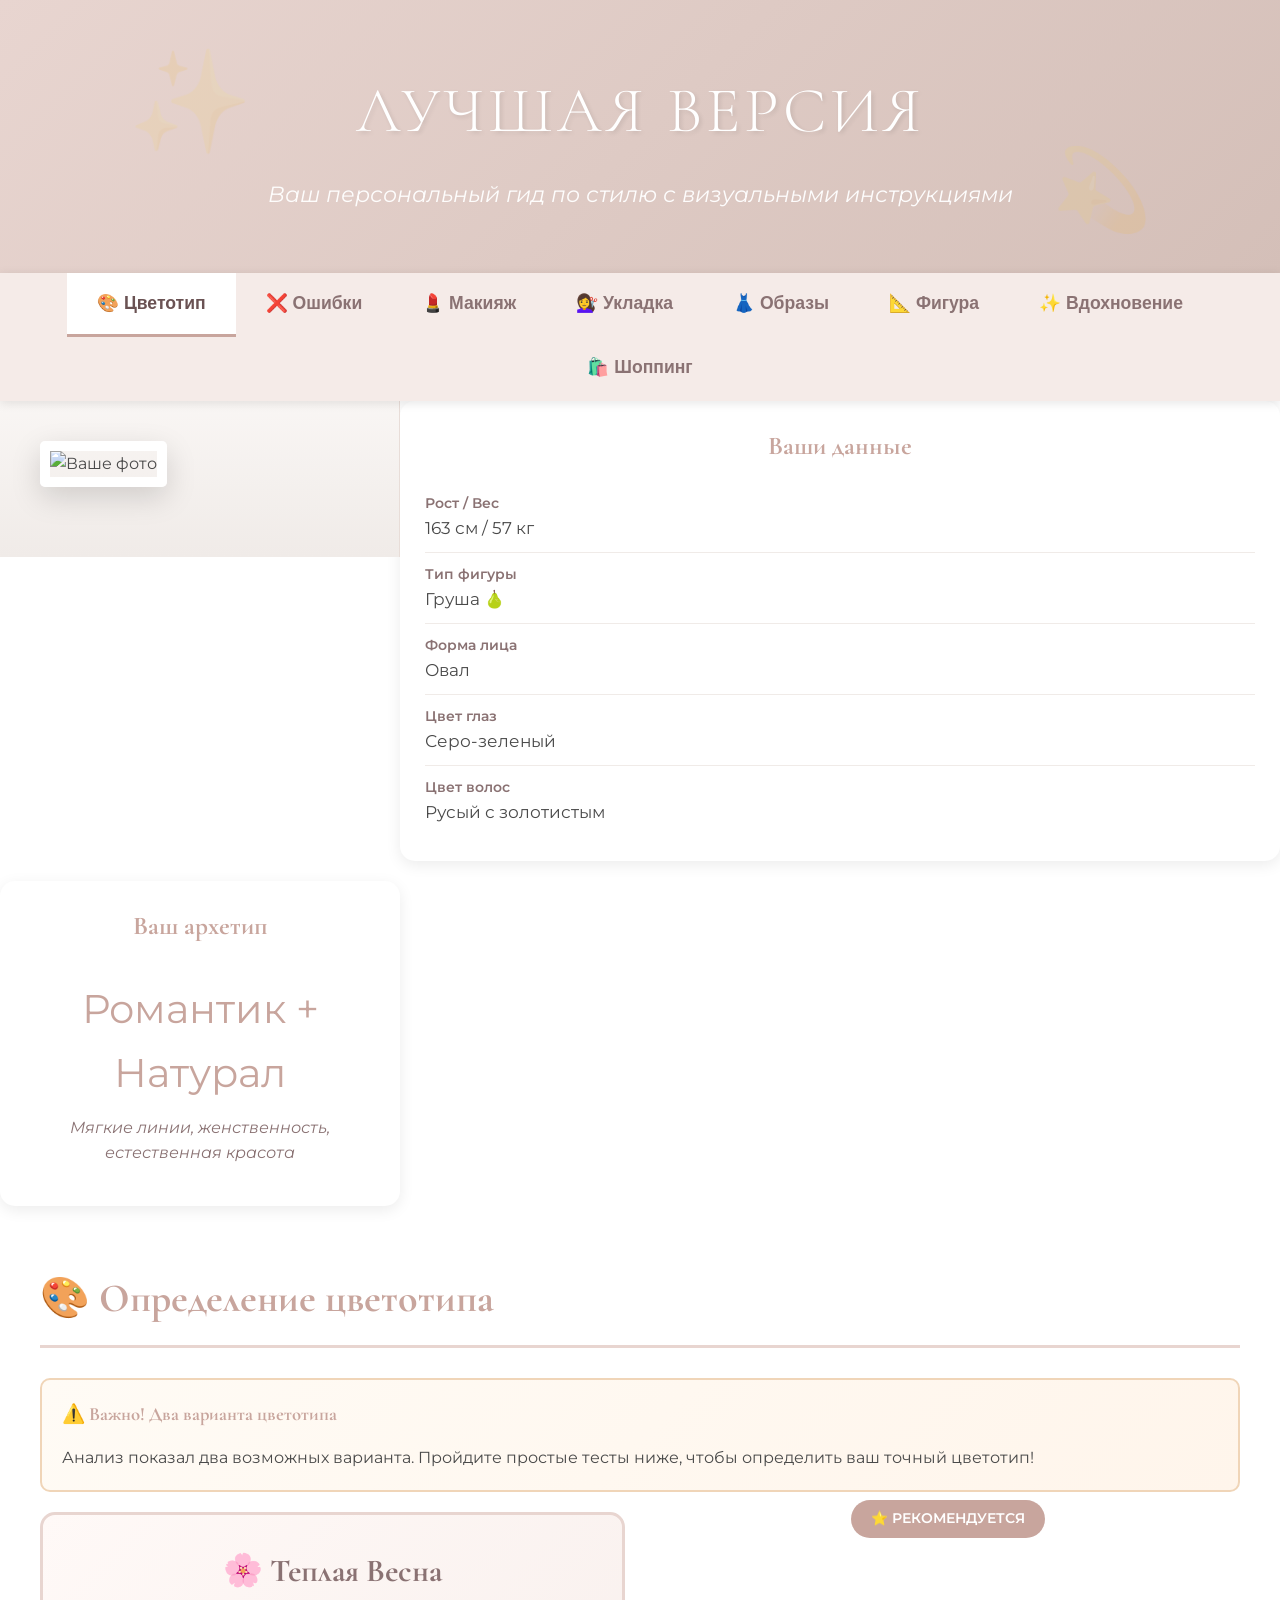
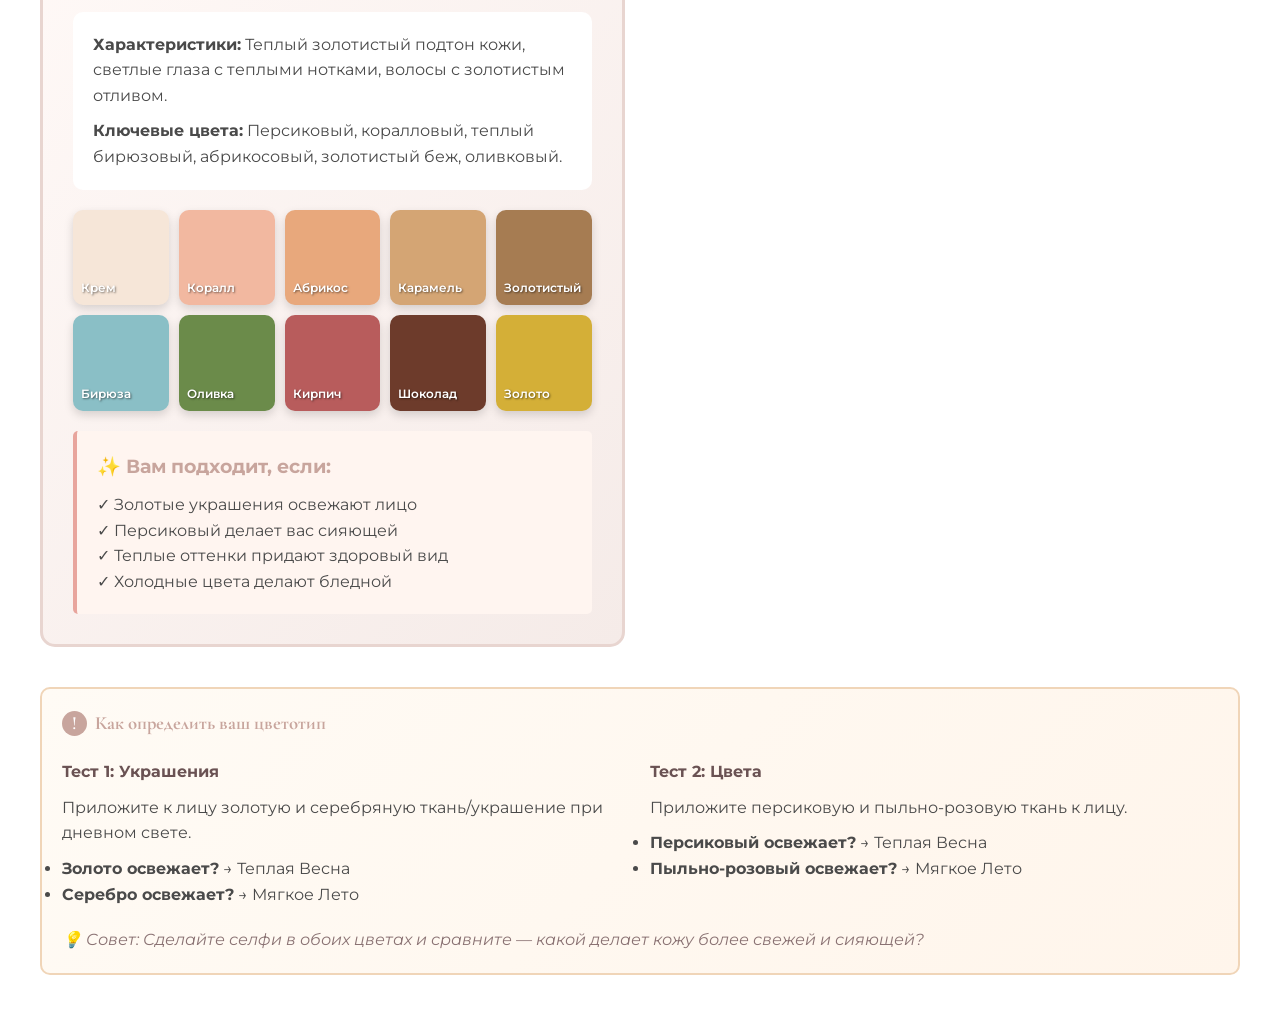
==== commit 1079aca9: "Update index.html" ====
--- a/index.html
+++ b/index.html
@@ -1255,14 +1255,15 @@
             <p>Ваш персональный гид по стилю с визуальными инструкциями</p>
         </div>
         
-        <!-- NAVIGATION -->
-        <div class="nav-tabs"><button class="mobile-menu-toggle" onclick="toggleMobileMenu()">
+     <!-- NAVIGATION -->
+<button class="mobile-menu-toggle" onclick="toggleMobileMenu()">
     <span></span>
     <span></span>
     <span></span>
 </button>
 
-<div class="nav-tabs" id="navTabs">            <button class="nav-tab active" onclick="showSection('colortype')">🎨 Цветотип</button>
+<div class="nav-tabs" id="navTabs">
+    <button class="nav-tab active" onclick="showSection('colortype')">🎨 Цветотип</button>
             <button class="nav-tab" onclick="showSection('mistakes')">❌ Ошибки</button>
             <button class="nav-tab" onclick="showSection('makeup')">💄 Макияж</button>
             <button class="nav-tab" onclick="showSection('hair')">💇‍♀️ Укладка</button>
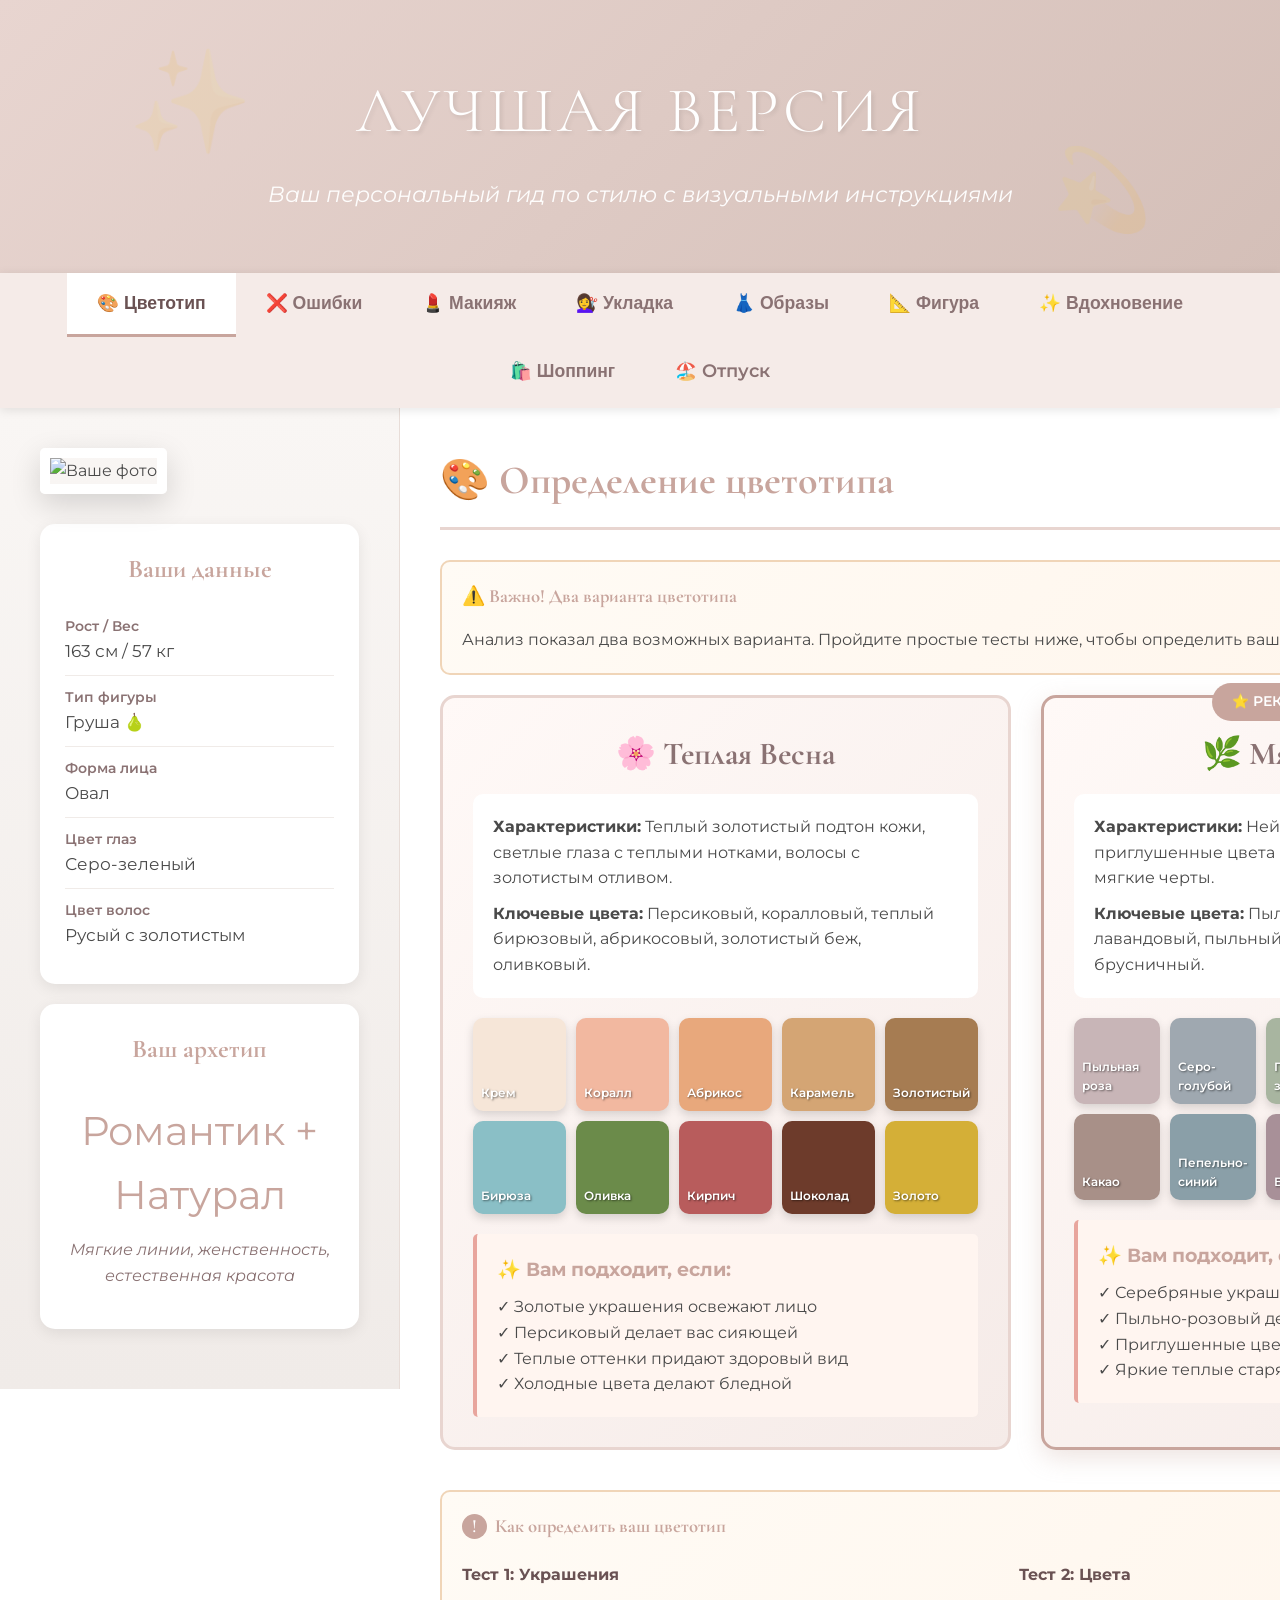
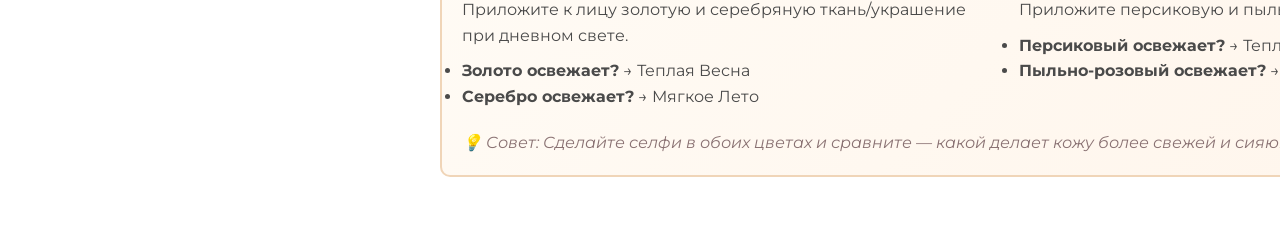
==== commit 21fef01f: "раздел с путешествиями" ====
--- a/index.html
+++ b/index.html
@@ -2,1250 +2,9 @@
 <html lang="ru">
 <head>
     <meta charset="UTF-8">
- <meta name="viewport" content="width=device-width, initial-scale=1.0, maximum-scale=1.0, user-scalable=no">
+    <meta name="viewport" content="width=device-width, initial-scale=1.0, maximum-scale=1.0, user-scalable=no">
     <title>Ваша Лучшая Версия - Полный Гид</title>
-    
-    <style>
-      @import url('https://fonts.googleapis.com/css2?family=Cormorant+Garamond:wght@300;400;600&family=Montserrat:wght@300;400;600&display=swap');
-
-* {
-    margin: 0;
-    padding: 0;
-    box-sizing: border-box;
-}
-
-html {
-    scroll-behavior: smooth;
-}
-
-body {
-    font-family: 'Montserrat', sans-serif;
-    background: #f8f5f2;
-    color: #4a4a4a;
-    line-height: 1.6;
-    overflow-x: hidden;
-}
-
-h1, h2, h3 {
-    font-family: 'Cormorant Garamond', serif;
-}
-
-.container {
-    max-width: 1600px;
-    margin: 0 auto;
-    background: white;
-}
-
-/* ANIMATIONS */
-@keyframes fadeIn {
-    from {
-        opacity: 0;
-        transform: translateY(20px);
-    }
-    to {
-        opacity: 1;
-        transform: translateY(0);
-    }
-}
-
-@keyframes slideInLeft {
-    from {
-        opacity: 0;
-        transform: translateX(-30px);
-    }
-    to {
-        opacity: 1;
-        transform: translateX(0);
-    }
-}
-
-@keyframes slideInRight {
-    from {
-        opacity: 0;
-        transform: translateX(30px);
-    }
-    to {
-        opacity: 1;
-        transform: translateX(0);
-    }
-}
-
-@keyframes pulse {
-    0%, 100% {
-        transform: scale(1);
-    }
-    50% {
-        transform: scale(1.05);
-    }
-}
-
-.fade-in {
-    animation: fadeIn 0.6s ease-out forwards;
-}
-
-.slide-in-left {
-    animation: slideInLeft 0.6s ease-out forwards;
-}
-
-.slide-in-right {
-    animation: slideInRight 0.6s ease-out forwards;
-}
-
-/* HEADER */
-.hero {
-    background: linear-gradient(135deg, #e8d5d0 0%, #d4bfb8 100%);
-    padding: 60px 40px;
-    text-align: center;
-    position: relative;
-    overflow: hidden;
-}
-
-.hero::before {
-    content: '✨';
-    position: absolute;
-    font-size: 100px;
-    opacity: 0.1;
-    top: 20px;
-    left: 10%;
-    animation: pulse 3s infinite;
-}
-
-.hero::after {
-    content: '💫';
-    position: absolute;
-    font-size: 80px;
-    opacity: 0.1;
-    bottom: 20px;
-    right: 10%;
-    animation: pulse 3s infinite 1.5s;
-}
-
-.hero h1 {
-    font-size: 4em;
-    font-weight: 300;
-    color: white;
-    text-shadow: 2px 2px 4px rgba(0,0,0,0.1);
-    margin-bottom: 15px;
-    letter-spacing: 4px;
-    animation: fadeIn 1s ease-out;
-}
-
-.hero p {
-    font-size: 1.4em;
-    color: rgba(255,255,255,0.95);
-    font-style: italic;
-    animation: fadeIn 1s ease-out 0.3s backwards;
-}
-
-/* MOBILE MENU TOGGLE */
-.mobile-menu-toggle {
-    display: none;
-    position: fixed;
-    top: 20px;
-    right: 20px;
-    z-index: 1000;
-    background: white;
-    border: none;
-    width: 50px;
-    height: 50px;
-    border-radius: 50%;
-    box-shadow: 0 4px 15px rgba(0,0,0,0.2);
-    cursor: pointer;
-    flex-direction: column;
-    align-items: center;
-    justify-content: center;
-    gap: 6px;
-    transition: all 0.3s;
-}
-
-.mobile-menu-toggle:hover {
-    transform: scale(1.1);
-}
-
-.mobile-menu-toggle span {
-    display: block;
-    width: 25px;
-    height: 3px;
-    background: #c8a59d;
-    border-radius: 3px;
-    transition: all 0.3s;
-}
-
-.mobile-menu-toggle.active span:nth-child(1) {
-    transform: rotate(45deg) translate(8px, 8px);
-}
-
-.mobile-menu-toggle.active span:nth-child(2) {
-    opacity: 0;
-}
-
-.mobile-menu-toggle.active span:nth-child(3) {
-    transform: rotate(-45deg) translate(8px, -8px);
-}
-
-/* NAVIGATION TABS */
-.nav-tabs {
-    display: flex;
-    justify-content: center;
-    flex-wrap: wrap;
-    background: #f5ebe8;
-    padding: 0;
-    position: sticky;
-    top: 0;
-    z-index: 100;
-    box-shadow: 0 2px 10px rgba(0,0,0,0.1);
-    transition: all 0.3s;
-}
-
-.nav-tab {
-    padding: 20px 30px;
-    cursor: pointer;
-    border: none;
-    background: transparent;
-    font-size: 1.1em;
-    font-weight: 600;
-    color: #8a7273;
-    transition: all 0.3s;
-    border-bottom: 3px solid transparent;
-    position: relative;
-    overflow: hidden;
-}
-
-.nav-tab::before {
-    content: '';
-    position: absolute;
-    bottom: 0;
-    left: 50%;
-    width: 0;
-    height: 3px;
-    background: #c8a59d;
-    transition: all 0.3s;
-    transform: translateX(-50%);
-}
-
-.nav-tab:hover::before {
-    width: 100%;
-}
-
-.nav-tab:hover {
-    background: rgba(212, 191, 184, 0.2);
-    color: #6a5253;
-}
-
-.nav-tab.active {
-    border-bottom: 3px solid #c8a59d;
-    color: #6a5253;
-    background: white;
-}
-
-/* MAIN CONTENT GRID */
-.main-grid {
-    display: grid;
-    grid-template-columns: 400px 1fr;
-    min-height: 600px;
-}
-
-/* SIDEBAR WITH PHOTO */
-.sidebar {
-    background: linear-gradient(180deg, #f9f6f4 0%, #f0ebe8 100%);
-    padding: 40px;
-    border-right: 1px solid #e8ddd8;
-    position: sticky;
-    top: 70px;
-    height: fit-content;
-    animation: slideInLeft 0.8s ease-out;
-}
-
-.photo-container {
-    margin-bottom: 30px;
-}
-
-.main-photo {
-    width: 100%;
-    border: 10px solid white;
-    box-shadow: 0 10px 30px rgba(0,0,0,0.15);
-    border-radius: 5px;
-    transition: transform 0.3s;
-}
-
-.main-photo:hover {
-    transform: scale(1.02);
-}
-
-.quick-info {
-    background: white;
-    padding: 25px;
-    border-radius: 15px;
-    box-shadow: 0 4px 15px rgba(0,0,0,0.08);
-    margin-bottom: 20px;
-    transition: all 0.3s;
-}
-
-.quick-info:hover {
-    box-shadow: 0 6px 20px rgba(0,0,0,0.12);
-}
-
-.quick-info h3 {
-    color: #c8a59d;
-    font-size: 1.6em;
-    margin-bottom: 15px;
-    text-align: center;
-}
-
-.info-item {
-    padding: 10px 0;
-    border-bottom: 1px solid #f0ebe8;
-    transition: all 0.3s;
-}
-
-.info-item:hover {
-    background: #f9f6f4;
-    padding-left: 10px;
-}
-
-.info-item:last-child {
-    border-bottom: none;
-}
-
-.info-label {
-    font-weight: 600;
-    color: #8a7273;
-    font-size: 0.9em;
-}
-
-.info-value {
-    color: #4a4a4a;
-    font-size: 1.05em;
-}
-
-/* CONTENT SECTIONS */
-.content {
-    padding: 40px;
-    animation: fadeIn 0.8s ease-out;
-}
-
-.section {
-    display: none;
-}
-
-.section.active {
-    display: block;
-    animation: fadeIn 0.5s ease-out;
-}
-
-.section-header {
-    font-size: 2.5em;
-    color: #c8a59d;
-    margin-bottom: 30px;
-    padding-bottom: 15px;
-    border-bottom: 3px solid #e8d5d0;
-    animation: slideInLeft 0.6s ease-out;
-}
-
-/* All cards and boxes get subtle hover effects */
-.colortype-card, .mistake-card, .makeup-step, .hairstyle-card, 
-.outfit-card, .figure-section, .highlight-box {
-    transition: all 0.3s ease;
-}
-
-.colortype-card:hover, .makeup-step:hover, .hairstyle-card:hover,
-.outfit-card:hover {
-    transform: translateY(-3px);
-    box-shadow: 0 8px 25px rgba(0,0,0,0.12);
-}
-
-/* COLORTYPE COMPARISON */
-.colortype-comparison {
-    display: grid;
-    grid-template-columns: 1fr 1fr;
-    gap: 30px;
-    margin-bottom: 40px;
-}
-
-.colortype-card {
-    background: linear-gradient(135deg, #fff9f7 0%, #f5ebe8 100%);
-    padding: 30px;
-    border-radius: 15px;
-    border: 3px solid #e8d5d0;
-    position: relative;
-}
-
-.colortype-card.recommended {
-    border-color: #c8a59d;
-    box-shadow: 0 8px 25px rgba(200, 165, 157, 0.3);
-}
-
-.colortype-card.recommended::before {
-    content: '⭐ РЕКОМЕНДУЕТСЯ';
-    position: absolute;
-    top: -15px;
-    left: 50%;
-    transform: translateX(-50%);
-    background: #c8a59d;
-    color: white;
-    padding: 8px 20px;
-    border-radius: 20px;
-    font-size: 0.85em;
-    font-weight: 600;
-}
-
-.colortype-card h3 {
-    font-size: 2em;
-    color: #8a7273;
-    margin-bottom: 15px;
-    text-align: center;
-}
-
-.colortype-description {
-    background: white;
-    padding: 20px;
-    border-radius: 10px;
-    margin-bottom: 20px;
-}
-
-.color-swatches {
-    display: grid;
-    grid-template-columns: repeat(5, 1fr);
-    gap: 10px;
-    margin-top: 20px;
-}
-
-.color-swatch {
-    aspect-ratio: 1;
-    border-radius: 10px;
-    box-shadow: 0 4px 10px rgba(0,0,0,0.15);
-    display: flex;
-    align-items: flex-end;
-    padding: 8px;
-    color: white;
-    font-size: 0.75em;
-    text-shadow: 1px 1px 2px rgba(0,0,0,0.5);
-    font-weight: 600;
-    transition: transform 0.3s;
-}
-
-.color-swatch:hover {
-    transform: scale(1.1);
-    z-index: 10;
-}
-
-.test-box {
-    background: #fff5f0;
-    border-left: 4px solid #e8a59d;
-    padding: 20px;
-    margin-top: 20px;
-    border-radius: 5px;
-}
-
-.test-box h4 {
-    color: #c8a59d;
-    margin-bottom: 10px;
-    font-size: 1.2em;
-}
-
-/* MISTAKES SECTION */
-.mistakes-grid {
-    display: grid;
-    grid-template-columns: 1fr 1fr;
-    gap: 25px;
-    margin-bottom: 40px;
-}
-
-.mistake-card {
-    background: #fff5f5;
-    border-left: 5px solid #d4a5a5;
-    padding: 25px;
-    border-radius: 10px;
-}
-
-.mistake-card h4 {
-    color: #c97676;
-    font-size: 1.3em;
-    margin-bottom: 15px;
-    display: flex;
-    align-items: center;
-    gap: 10px;
-}
-
-.mistake-card h4::before {
-    content: '❌';
-    font-size: 1.2em;
-}
-
-.fix-section {
-    background: #f0f9f5;
-    border-left: 5px solid #a5d4b5;
-    padding: 15px;
-    margin-top: 15px;
-    border-radius: 5px;
-}
-
-.fix-section h5 {
-    color: #5a8a6a;
-    margin-bottom: 10px;
-    display: flex;
-    align-items: center;
-    gap: 8px;
-}
-
-.fix-section h5::before {
-    content: '✅';
-}
-
-/* MAKEUP VISUAL GUIDE */
-.makeup-steps {
-    display: grid;
-    gap: 30px;
-}
-
-.makeup-step {
-    background: linear-gradient(135deg, #fff 0%, #faf8f6 100%);
-    border-radius: 15px;
-    padding: 30px;
-    box-shadow: 0 4px 20px rgba(0,0,0,0.08);
-}
-
-.step-header {
-    display: flex;
-    align-items: center;
-    gap: 20px;
-    margin-bottom: 20px;
-}
-
-.step-number {
-    width: 60px;
-    height: 60px;
-    background: linear-gradient(135deg, #e8d5d0, #d4bfb8);
-    border-radius: 50%;
-    display: flex;
-    align-items: center;
-    justify-content: center;
-    font-size: 1.8em;
-    font-weight: 600;
-    color: white;
-    flex-shrink: 0;
-    transition: all 0.3s;
-}
-
-.makeup-step:hover .step-number {
-    transform: rotate(360deg);
-}
-
-.step-title {
-    font-size: 1.8em;
-    color: #6a5253;
-}
-
-.step-content {
-    display: grid;
-    grid-template-columns: 2fr 1fr;
-    gap: 25px;
-}
-
-.step-description {
-    padding-right: 20px;
-}
-
-.step-visual {
-    background: white;
-    padding: 20px;
-    border-radius: 10px;
-    border: 2px solid #f0ebe8;
-    text-align: center;
-}
-
-.product-recommendation {
-    background: #f9f6f4;
-    padding: 15px;
-    border-radius: 8px;
-    margin-top: 15px;
-    border-left: 3px solid #c8a59d;
-}
-
-.product-recommendation h5 {
-    color: #8a7273;
-    margin-bottom: 8px;
-    font-size: 1.1em;
-}
-
-/* COLOR VISUALIZATION */
-.makeup-color-demo {
-    display: flex;
-    gap: 10px;
-    flex-wrap: wrap;
-    margin-top: 10px;
-}
-
-.color-demo-item {
-    width: 60px;
-    height: 60px;
-    border-radius: 50%;
-    box-shadow: 0 3px 10px rgba(0,0,0,0.2);
-    position: relative;
-    cursor: pointer;
-    transition: transform 0.2s;
-}
-
-.color-demo-item:hover {
-    transform: scale(1.15);
-}
-
-.color-demo-label {
-    position: absolute;
-    bottom: -25px;
-    left: 50%;
-    transform: translateX(-50%);
-    font-size: 0.75em;
-    white-space: nowrap;
-    color: #6a5253;
-    font-weight: 600;
-}
-
-/* HAIRSTYLE GUIDE */
-.hairstyle-grid {
-    display: grid;
-    grid-template-columns: repeat(3, 1fr);
-    gap: 25px;
-    margin-top: 30px;
-}
-
-.hairstyle-card {
-    background: white;
-    border-radius: 15px;
-    overflow: hidden;
-    box-shadow: 0 6px 20px rgba(0,0,0,0.1);
-    transition: transform 0.3s;
-}
-
-.hairstyle-card:hover {
-    transform: translateY(-5px);
-}
-
-.hairstyle-image {
-    width: 100%;
-    height: 250px;
-    background: linear-gradient(135deg, #f5ebe8, #e8d5d0);
-    display: flex;
-    align-items: center;
-    justify-content: center;
-    font-size: 4em;
-    color: rgba(106, 82, 83, 0.3);
-}
-
-.hairstyle-info {
-    padding: 20px;
-}
-
-.hairstyle-info h4 {
-    color: #6a5253;
-    font-size: 1.4em;
-    margin-bottom: 10px;
-}
-
-.hairstyle-steps {
-    list-style: none;
-    padding-left: 0;
-}
-
-.hairstyle-steps li {
-    padding: 8px 0;
-    padding-left: 25px;
-    position: relative;
-    font-size: 0.95em;
-    color: #6a6a6a;
-}
-
-.hairstyle-steps li::before {
-    content: '→';
-    position: absolute;
-    left: 0;
-    color: #c8a59d;
-    font-weight: bold;
-}
-
-/* OUTFIT BUILDER */
-.outfit-grid {
-    display: grid;
-    grid-template-columns: repeat(3, 1fr);
-    gap: 30px;
-    margin-top: 30px;
-}
-
-.outfit-card {
-    background: linear-gradient(135deg, #fff 0%, #faf8f6 100%);
-    border-radius: 15px;
-    padding: 25px;
-    box-shadow: 0 6px 20px rgba(0,0,0,0.1);
-}
-
-.outfit-card h4 {
-    color: #c8a59d;
-    font-size: 1.6em;
-    margin-bottom: 20px;
-    text-align: center;
-    border-bottom: 2px solid #e8d5d0;
-    padding-bottom: 15px;
-}
-
-.outfit-items {
-    display: flex;
-    flex-direction: column;
-    gap: 15px;
-}
-
-.outfit-item {
-    background: white;
-    padding: 15px;
-    border-radius: 10px;
-    border-left: 4px solid #c8a59d;
-    display: flex;
-    align-items: center;
-    gap: 15px;
-    transition: all 0.3s;
-}
-
-.outfit-item:hover {
-    transform: translateX(5px);
-    box-shadow: 0 4px 15px rgba(0,0,0,0.1);
-}
-
-.outfit-icon {
-    width: 50px;
-    height: 50px;
-    background: linear-gradient(135deg, #e8d5d0, #d4bfb8);
-    border-radius: 10px;
-    display: flex;
-    align-items: center;
-    justify-content: center;
-    font-size: 1.5em;
-    flex-shrink: 0;
-}
-
-.outfit-item-details {
-    flex: 1;
-}
-
-.outfit-item-name {
-    font-weight: 600;
-    color: #6a5253;
-    margin-bottom: 3px;
-}
-
-.outfit-item-color {
-    font-size: 0.9em;
-    color: #8a7273;
-}
-
-/* FIGURE GUIDE */
-.figure-section {
-    background: linear-gradient(135deg, #fff9f7 0%, #f5ebe8 100%);
-    padding: 30px;
-    border-radius: 15px;
-    margin-bottom: 30px;
-}
-
-.figure-visual {
-    display: grid;
-    grid-template-columns: 1fr 1fr;
-    gap: 30px;
-    margin-top: 20px;
-}
-
-.dos-donts {
-    background: white;
-    padding: 25px;
-    border-radius: 10px;
-}
-
-.dos-donts h4 {
-    font-size: 1.4em;
-    margin-bottom: 20px;
-    text-align: center;
-}
-
-.dos-donts.dos h4 {
-    color: #5a8a6a;
-}
-
-.dos-donts.donts h4 {
-    color: #c97676;
-}
-
-.dos-donts ul {
-    list-style: none;
-    padding: 0;
-}
-
-.dos-donts li {
-    padding: 12px;
-    margin-bottom: 10px;
-    border-radius: 8px;
-    display: flex;
-    align-items: center;
-    gap: 12px;
-    transition: all 0.3s;
-}
-
-.dos-donts li:hover {
-    transform: translateX(5px);
-}
-
-.dos li {
-    background: #f0f9f5;
-    border-left: 4px solid #a5d4b5;
-}
-
-.dos li::before {
-    content: '✓';
-    color: #5a8a6a;
-    font-weight: bold;
-    font-size: 1.3em;
-}
-
-.donts li {
-    background: #fff5f5;
-    border-left: 4px solid #d4a5a5;
-}
-
-.donts li::before {
-    content: '×';
-    color: #c97676;
-    font-weight: bold;
-    font-size: 1.3em;
-}
-
-/* SHOPPING LIST */
-.shopping-categories {
-    display: grid;
-    gap: 30px;
-    margin-top: 30px;
-}
-
-.shopping-category {
-    background: linear-gradient(135deg, #fff 0%, #faf8f6 100%);
-    border-radius: 15px;
-    padding: 30px;
-    box-shadow: 0 4px 20px rgba(0,0,0,0.08);
-}
-
-.category-header {
-    display: flex;
-    align-items: center;
-    gap: 15px;
-    margin-bottom: 25px;
-    padding-bottom: 15px;
-    border-bottom: 2px solid #e8d5d0;
-}
-
-.category-icon {
-    width: 60px;
-    height: 60px;
-    background: linear-gradient(135deg, #e8d5d0, #d4bfb8);
-    border-radius: 50%;
-    display: flex;
-    align-items: center;
-    justify-content: center;
-    font-size: 1.8em;
-    flex-shrink: 0;
-}
-
-.category-title {
-    flex: 1;
-}
-
-.category-title h3 {
-    color: #6a5253;
-    font-size: 1.8em;
-    margin-bottom: 5px;
-}
-
-.category-title p {
-    color: #8a7273;
-    font-size: 0.95em;
-}
-
-.shopping-items {
-    display: grid;
-    gap: 15px;
-}
-
-.shopping-item {
-    background: white;
-    padding: 20px;
-    border-radius: 10px;
-    border-left: 4px solid #c8a59d;
-    display: grid;
-    grid-template-columns: auto 1fr auto;
-    gap: 15px;
-    align-items: center;
-    transition: all 0.3s;
-}
-
-.shopping-item:hover {
-    transform: translateX(5px);
-    box-shadow: 0 4px 15px rgba(0,0,0,0.1);
-}
-
-.shopping-item.checked {
-    opacity: 0.6;
-    background: #f9f6f4;
-}
-
-.shopping-item.checked .item-name {
-    text-decoration: line-through;
-}
-
-.item-checkbox {
-    width: 24px;
-    height: 24px;
-    cursor: pointer;
-    accent-color: #c8a59d;
-}
-
-.item-details {
-    flex: 1;
-}
-
-.item-name {
-    font-weight: 600;
-    color: #6a5253;
-    font-size: 1.1em;
-    margin-bottom: 5px;
-}
-
-.item-description {
-    color: #8a7273;
-    font-size: 0.9em;
-    line-height: 1.4;
-}
-
-.item-price {
-    font-weight: 600;
-    color: #c8a59d;
-    font-size: 1.1em;
-}
-
-.priority-badge {
-    display: inline-block;
-    padding: 4px 10px;
-    border-radius: 12px;
-    font-size: 0.8em;
-    font-weight: 600;
-    margin-top: 5px;
-}
-
-.priority-high {
-    background: #ffe5e5;
-    color: #c97676;
-}
-
-.priority-medium {
-    background: #fff5e5;
-    color: #d4a574;
-}
-
-.priority-low {
-    background: #e5f5f0;
-    color: #5a8a6a;
-}
-
-/* PINTEREST-STYLE GALLERY */
-.pinterest-grid {
-    column-count: 3;
-    column-gap: 20px;
-    margin-top: 30px;
-}
-
-.pinterest-item {
-    break-inside: avoid;
-    margin-bottom: 20px;
-    background: white;
-    border-radius: 15px;
-    overflow: hidden;
-    box-shadow: 0 4px 15px rgba(0,0,0,0.1);
-    transition: transform 0.3s, box-shadow 0.3s;
-    cursor: pointer;
-}
-
-.pinterest-item:hover {
-    transform: translateY(-5px);
-    box-shadow: 0 8px 25px rgba(0,0,0,0.15);
-}
-
-.pinterest-image {
-    width: 100%;
-    height: auto;
-    display: block;
-    background: linear-gradient(135deg, #f5ebe8 0%, #e8d5d0 100%);
-    min-height: 250px;
-    display: flex;
-    align-items: center;
-    justify-content: center;
-    font-size: 3em;
-    color: rgba(106, 82, 83, 0.2);
-}
-
-.pinterest-image img {
-    width: 100%;
-    height: auto;
-    display: block;
-}
-
-.pinterest-caption {
-    padding: 20px;
-}
-
-.pinterest-caption h4 {
-    color: #6a5253;
-    font-size: 1.2em;
-    margin-bottom: 8px;
-}
-
-.pinterest-caption p {
-    color: #8a7273;
-    font-size: 0.95em;
-    line-height: 1.5;
-}
-
-.pinterest-tag {
-    display: inline-block;
-    background: #f5ebe8;
-    color: #8a7273;
-    padding: 5px 12px;
-    border-radius: 15px;
-    font-size: 0.85em;
-    margin-right: 8px;
-    margin-top: 10px;
-}
-
-.upload-prompt {
-    background: linear-gradient(135deg, #fff9f7 0%, #f5ebe8 100%);
-    border: 3px dashed #d4bfb8;
-    border-radius: 15px;
-    padding: 40px;
-    text-align: center;
-    margin-bottom: 30px;
-}
-
-.upload-prompt h3 {
-    color: #c8a59d;
-    font-size: 1.8em;
-    margin-bottom: 15px;
-}
-
-.upload-prompt p {
-    color: #8a7273;
-    font-size: 1.1em;
-    line-height: 1.6;
-}
-
-/* INTERACTIVE ELEMENTS */
-.interactive-palette {
-    display: grid;
-    grid-template-columns: repeat(auto-fit, minmax(120px, 1fr));
-    gap: 15px;
-    margin: 30px 0;
-}
-
-.palette-item {
-    text-align: center;
-    cursor: pointer;
-    transition: transform 0.2s;
-}
-
-.palette-item:hover {
-    transform: scale(1.05);
-}
-
-.palette-color {
-    width: 100%;
-    aspect-ratio: 1;
-    border-radius: 15px;
-    box-shadow: 0 4px 15px rgba(0,0,0,0.15);
-    margin-bottom: 10px;
-}
-
-.palette-name {
-    font-size: 0.9em;
-    color: #6a5253;
-    font-weight: 600;
-}
-
-.palette-hex {
-    font-size: 0.75em;
-    color: #8a7273;
-    font-family: monospace;
-}
-
-.emoji-large {
-    font-size: 3em;
-    display: block;
-    text-align: center;
-    margin: 20px 0;
-}
-
-.highlight-box {
-    background: linear-gradient(135deg, #fffbf5 0%, #fff5eb 100%);
-    border: 2px solid #f0d5b8;
-    padding: 20px;
-    border-radius: 10px;
-    margin: 20px 0;
-}
-
-.tip-icon {
-    display: inline-block;
-    background: #c8a59d;
-    color: white;
-    width: 25px;
-    height: 25px;
-    border-radius: 50%;
-    text-align: center;
-    line-height: 25px;
-    font-weight: 600;
-    margin-right: 8px;
-}
-
-/* MOBILE RESPONSIVE */
-@media (max-width: 1024px) {
-    .hero h1 {
-        font-size: 3em;
-    }
-    
-    .mobile-menu-toggle {
-        display: flex;
-    }
-    
-    .nav-tabs {
-        position: fixed;
-        top: 0;
-        left: -100%;
-        width: 80%;
-        max-width: 300px;
-        height: 100vh;
-        flex-direction: column;
-        align-items: stretch;
-        background: white;
-        box-shadow: 4px 0 15px rgba(0,0,0,0.2);
-        padding: 80px 0 20px;
-        transition: left 0.3s ease;
-        overflow-y: auto;
-    }
-    
-    .nav-tabs.active {
-        left: 0;
-    }
-    
-    .nav-tab {
-        padding: 20px 30px;
-        text-align: left;
-        border-bottom: 1px solid #f5ebe8;
-        border-left: 4px solid transparent;
-    }
-    
-    .nav-tab.active {
-        border-left: 4px solid #c8a59d;
-        border-bottom: 1px solid #f5ebe8;
-    }
-    
-    .main-grid {
-        grid-template-columns: 1fr;
-    }
-    
-    .sidebar {
-        position: relative;
-        top: 0;
-    }
-    
-    .colortype-comparison,
-    .mistakes-grid,
-    .figure-visual {
-        grid-template-columns: 1fr;
-    }
-    
-    .hairstyle-grid,
-    .outfit-grid {
-        grid-template-columns: 1fr;
-    }
-    
-    .step-content {
-        grid-template-columns: 1fr;
-    }
-    
-    .pinterest-grid {
-        column-count: 2;
-    }
-}
-
-@media (max-width: 768px) {
-    .hero h1 {
-        font-size: 2.5em;
-        letter-spacing: 2px;
-    }
-    
-    .hero p {
-        font-size: 1.1em;
-    }
-    
-    .hero {
-        padding: 40px 20px;
-    }
-    
-    .content {
-        padding: 20px;
-    }
-    
-    .section-header {
-        font-size: 2em;
-    }
-    
-    .color-swatches {
-        grid-template-columns: repeat(3, 1fr);
-    }
-    
-    .pinterest-grid {
-        column-count: 1;
-    }
-    
-    .nav-tabs {
-        max-width: 100%;
-        width: 100%;
-    }
-}
-
-@media (max-width: 480px) {
-    .hero h1 {
-        font-size: 2em;
-    }
-    
-    .sidebar {
-        padding: 20px;
-    }
-    
-    .step-number {
-        width: 50px;
-        height: 50px;
-        font-size: 1.5em;
-    }
-}
-
-/* PRINT STYLES */
-@media print {
-    .nav-tabs,
-    .mobile-menu-toggle {
-        display: none;
-    }
-    
-    .section {
-        display: block !important;
-        page-break-after: always;
-    }
-    
-    .main-grid {
-        grid-template-columns: 1fr;
-    }
-}
-
-    </style>
+    <link rel="stylesheet" href="style.css">
 </head>
 <body>
     <div class="container">
@@ -1255,15 +14,15 @@
             <p>Ваш персональный гид по стилю с визуальными инструкциями</p>
         </div>
         
-     <!-- NAVIGATION -->
-<button class="mobile-menu-toggle" onclick="toggleMobileMenu()">
-    <span></span>
-    <span></span>
-    <span></span>
-</button>
+        <!-- NAVIGATION -->
+        <button class="mobile-menu-toggle" onclick="toggleMobileMenu()">
+            <span></span>
+            <span></span>
+            <span></span>
+        </button>
 
-<div class="nav-tabs" id="navTabs">
-    <button class="nav-tab active" onclick="showSection('colortype')">🎨 Цветотип</button>
+        <div class="nav-tabs" id="navTabs">
+            <button class="nav-tab active" onclick="showSection('colortype')">🎨 Цветотип</button>
             <button class="nav-tab" onclick="showSection('mistakes')">❌ Ошибки</button>
             <button class="nav-tab" onclick="showSection('makeup')">💄 Макияж</button>
             <button class="nav-tab" onclick="showSection('hair')">💇‍♀️ Укладка</button>
@@ -1271,6 +30,7 @@
             <button class="nav-tab" onclick="showSection('figure')">📐 Фигура</button>
             <button class="nav-tab" onclick="showSection('inspiration')">✨ Вдохновение</button>
             <button class="nav-tab" onclick="showSection('shopping')">🛍️ Шоппинг</button>
+            <a class="nav-tab" href="vacation.html">🏖️ Отпуск</a>
         </div>
         
         <!-- MAIN GRID -->
@@ -1278,11 +38,9 @@
             <!-- SIDEBAR -->
             <div class="sidebar">
                 <div class="photo-container">
-                   
-                     <img src="https://i.imgur.com/GnygQ4d.jpeg" alt="Ваше фото" class="main-photo">
-                </div>
-                </div>
-                
+                    <img src="https://i.imgur.com/GnygQ4d.jpeg" alt="Ваше фото" class="main-photo">
+                </div>
+
                 <div class="quick-info">
                     <h3>Ваши данные</h3>
                     <div class="info-item">
@@ -1340,7 +98,6 @@
                                 <p><strong>Характеристики:</strong> Теплый золотистый подтон кожи, светлые глаза с теплыми нотками, волосы с золотистым отливом.</p>
                                 <p style="margin-top: 10px;"><strong>Ключевые цвета:</strong> Персиковый, коралловый, теплый бирюзовый, абрикосовый, золотистый беж, оливковый.</p>
                             </div>
-                            
                             <div class="color-swatches">
                                 <div class="color-swatch" style="background: #F6E6D8;">Крем</div>
                                 <div class="color-swatch" style="background: #F2B8A0;">Коралл</div>
@@ -1353,7 +110,6 @@
                                 <div class="color-swatch" style="background: #6D3B2B;">Шоколад</div>
                                 <div class="color-swatch" style="background: #D4AF37;">Золото</div>
                             </div>
-                            
                             <div class="test-box">
                                 <h4>✨ Вам подходит, если:</h4>
                                 <ul style="list-style: none; padding: 0;">
@@ -1372,7 +128,6 @@
                                 <p><strong>Характеристики:</strong> Нейтрально-холодный подтон, приглушенные цвета волос, серо-зеленые глаза, мягкие черты.</p>
                                 <p style="margin-top: 10px;"><strong>Ключевые цвета:</strong> Пыльно-розовый, серо-голубой, лавандовый, пыльный зеленый, какао, брусничный.</p>
                             </div>
-                            
                             <div class="color-swatches">
                                 <div class="color-swatch" style="background: #c8b5b7;">Пыльная роза</div>
                                 <div class="color-swatch" style="background: #9fa8b0;">Серо-голубой</div>
@@ -1385,7 +140,6 @@
                                 <div class="color-swatch" style="background: #b5a8b0;">Дымчатый</div>
                                 <div class="color-swatch" style="background: #9098a0;">Серебро</div>
                             </div>
-                            
                             <div class="test-box">
                                 <h4>✨ Вам подходит, если:</h4>
                                 <ul style="list-style: none; padding: 0;">
@@ -1400,7 +154,6 @@
                     
                     <div class="highlight-box">
                         <h3 style="color: #c8a59d; margin-bottom: 20px;"><span class="tip-icon">!</span>Как определить ваш цветотип</h3>
-                        
                         <div style="display: grid; grid-template-columns: 1fr 1fr; gap: 20px; margin-top: 20px;">
                             <div>
                                 <h4 style="color: #6a5253; margin-bottom: 10px;">Тест 1: Украшения</h4>
@@ -1410,7 +163,6 @@
                                     <li><strong>Серебро освежает?</strong> → Мягкое Лето</li>
                                 </ul>
                             </div>
-                            
                             <div>
                                 <h4 style="color: #6a5253; margin-bottom: 10px;">Тест 2: Цвета</h4>
                                 <p>Приложите персиковую и пыльно-розовую ткань к лицу.</p>
@@ -1420,7 +172,6 @@
                                 </ul>
                             </div>
                         </div>
-                        
                         <p style="margin-top: 20px; font-style: italic; color: #8a7273;">
                             💡 Совет: Сделайте селфи в обоих цветах и сравните — какой делает кожу более свежей и сияющей?
                         </p>
@@ -1430,76 +181,54 @@
                 <!-- SECTION 2: MISTAKES -->
                 <div id="mistakes" class="section">
                     <h2 class="section-header">❌ Что сейчас не работает</h2>
-                    
                     <div class="mistakes-grid">
                         <div class="mistake-card">
                             <h4>Желтый свитер</h4>
                             <p>Этот яркий теплый желтый слишком контрастный и активный для вашего цветотипа. Он старит лицо и делает кожу тусклой.</p>
-                            
                             <div class="fix-section">
                                 <h5>Чем заменить:</h5>
                                 <p><strong>Для Теплой Весны:</strong> Мягкий персиковый, абрикосовый, светло-коралловый</p>
                                 <p><strong>Для Мягкого Лета:</strong> Пыльно-розовый, серо-голубой, лавандовый</p>
                             </div>
                         </div>
-                        
                         <div class="mistake-card">
                             <h4>Отсутствие макияжа</h4>
                             <p>Без макияжа теряются красивые серо-зеленые глаза, брови выглядят размытыми, лицо кажется уставшим из-за теней под глазами.</p>
-                            
                             <div class="fix-section">
                                 <h5>Минимальный макияж (5 минут):</h5>
-                                <p>• Консилер под глаза<br>
-                                • Оформить брови карандашом<br>
-                                • Тушь коричневая<br>
-                                • Розово-персиковый тинт на губы</p>
-                            </div>
-                        </div>
-                        
+                                <p>• Консилер под глаза<br>• Оформить брови карандашом<br>• Тушь коричневая<br>• Розово-персиковый тинт на губы</p>
+                            </div>
+                        </div>
                         <div class="mistake-card">
                             <h4>Центральный пробор</h4>
                             <p>Пробор посередине утяжеляет овал лица и убирает объем, делая пропорции менее гармоничными.</p>
-                            
                             <div class="fix-section">
                                 <h5>Решение:</h5>
                                 <p><strong>Боковой пробор</strong> (справа налево) создает объем, визуально удлиняет лицо и добавляет динамику образу.</p>
                             </div>
                         </div>
-                        
                         <div class="mistake-card">
                             <h4>Тусклые волосы без объема</h4>
                             <p>Волосы выглядят безжизненно, нет объема у корней, отсутствует структура и форма.</p>
-                            
                             <div class="fix-section">
                                 <h5>Быстрое решение:</h5>
-                                <p>• Мусс для объема на корни<br>
-                                • Сушка с круглой щеткой<br>
-                                • Легкие волны утюжком<br>
-                                • Текстурирующий спрей</p>
-                            </div>
-                        </div>
-                        
+                                <p>• Мусс для объема на корни<br>• Сушка с круглой щеткой<br>• Легкие волны утюжком<br>• Текстурирующий спрей</p>
+                            </div>
+                        </div>
                         <div class="mistake-card">
                             <h4>Тени под глазами</h4>
                             <p>Естественные тени под глазами делают взгляд уставшим и добавляют возраста.</p>
-                            
                             <div class="fix-section">
                                 <h5>Маскировка:</h5>
                                 <p>Консилер с персиково-розовым подтоном (не холодный!) на 1-2 тона светлее кожи. Наносить треугольником и растушевывать.</p>
                             </div>
                         </div>
-                        
                         <div class="mistake-card">
                             <h4>Отсутствие акцента на верх</h4>
                             <p>При фигуре "груша" нужно визуально расширять плечи, но сейчас акцент не смещен вверх.</p>
-                            
                             <div class="fix-section">
                                 <h5>Как исправить:</h5>
-                                <p>• V-образный вырез<br>
-                                • Яркие топы и блузы<br>
-                                • Детали на плечах<br>
-                                • Объемные рукава<br>
-                                • Низ — темный однотонный</p>
+                                <p>• V-образный вырез<br>• Яркие топы и блузы<br>• Детали на плечах<br>• Объемные рукава<br>• Низ — темный однотонный</p>
                             </div>
                         </div>
                     </div>
@@ -1508,9 +237,7 @@
                 <!-- SECTION 3: MAKEUP -->
                 <div id="makeup" class="section">
                     <h2 class="section-header">💄 Макияж: Пошаговая инструкция</h2>
-                    
                     <div class="makeup-steps">
-                        <!-- STEP 1 -->
                         <div class="makeup-step">
                             <div class="step-header">
                                 <div class="step-number">1</div>
@@ -1520,12 +247,9 @@
                                 <div class="step-description">
                                     <p><strong>Что делаем:</strong> Увлажнение + Праймер</p>
                                     <p style="margin-top: 10px;">Нанесите увлажняющий крем и дайте впитаться 2-3 минуты. Затем нанесите праймер для сглаживания пор и увеличения стойкости макияжа.</p>
-                                    
                                     <div class="product-recommendation">
                                         <h5>💡 Рекомендации продуктов:</h5>
-                                        <p>• Увлажняющий крем с гиалуроновой кислотой<br>
-                                        • Праймер с размывающим эффектом (для пор)<br>
-                                        • Для жирной Т-зоны: матирующий праймер</p>
+                                        <p>• Увлажняющий крем с гиалуроновой кислотой<br>• Праймер с размывающим эффектом (для пор)<br>• Для жирной Т-зоны: матирующий праймер</p>
                                     </div>
                                 </div>
                                 <div class="step-visual">
@@ -1534,8 +258,6 @@
                                 </div>
                             </div>
                         </div>
-                        
-                        <!-- STEP 2 -->
                         <div class="makeup-step">
                             <div class="step-header">
                                 <div class="step-number">2</div>
@@ -1544,36 +266,23 @@
                             <div class="step-content">
                                 <div class="step-description">
                                     <p><strong>Тональное средство:</strong> Легкий BB-крем или тональный флюид</p>
-                                    <p style="margin-top: 10px;"><strong>Для Теплой Весны:</strong> Теплый бежевый или персиковый подтон<br>
-                                    <strong>Для Мягкого Лета:</strong> Нейтрально-розовый подтон</p>
-                                    
+                                    <p style="margin-top: 10px;"><strong>Для Теплой Весны:</strong> Теплый бежевый или персиковый подтон<br><strong>Для Мягкого Лета:</strong> Нейтрально-розовый подтон</p>
                                     <p style="margin-top: 15px;"><strong>Консилер под глаза:</strong> На 1-2 тона светлее кожи с теплым персиково-розовым подтоном. Наносить треугольником от внутреннего уголка глаза вниз.</p>
-                                    
                                     <div class="product-recommendation">
                                         <h5>💡 Техника нанесения:</h5>
-                                        <p>1. Тон наносить влажным спонжем похлопывающими движениями<br>
-                                        2. Консилер наносить кистью, растушевывать спонжем<br>
-                                        3. Закрепить легкой рассыпчатой пудрой</p>
+                                        <p>1. Тон наносить влажным спонжем похлопывающими движениями<br>2. Консилер наносить кистью, растушевывать спонжем<br>3. Закрепить легкой рассыпчатой пудрой</p>
                                     </div>
                                 </div>
                                 <div class="step-visual">
                                     <h4 style="color: #6a5253; margin-bottom: 15px;">Оттенки консилера:</h4>
                                     <div class="makeup-color-demo">
-                                        <div class="color-demo-item" style="background: #f5d5c0;">
-                                            <div class="color-demo-label">Персик</div>
-                                        </div>
-                                        <div class="color-demo-item" style="background: #f0c8b8;">
-                                            <div class="color-demo-label">Розовый</div>
-                                        </div>
-                                        <div class="color-demo-item" style="background: #e8b8a8;">
-                                            <div class="color-demo-label">Теплый</div>
-                                        </div>
-                                    </div>
-                                </div>
-                            </div>
-                        </div>
-                        
-                        <!-- STEP 3 -->
+                                        <div class="color-demo-item" style="background: #f5d5c0;"><div class="color-demo-label">Персик</div></div>
+                                        <div class="color-demo-item" style="background: #f0c8b8;"><div class="color-demo-label">Розовый</div></div>
+                                        <div class="color-demo-item" style="background: #e8b8a8;"><div class="color-demo-label">Теплый</div></div>
+                                    </div>
+                                </div>
+                            </div>
+                        </div>
                         <div class="makeup-step">
                             <div class="step-header">
                                 <div class="step-number">3</div>
@@ -1582,20 +291,12 @@
                             <div class="step-content">
                                 <div class="step-description">
                                     <p><strong>Цель:</strong> Четкая, но естественная форма</p>
-                                    <p style="margin-top: 10px;"><strong>Для Теплой Весны:</strong> Теплый коричневый<br>
-                                    <strong>Для Мягкого Лета:</strong> Пепельно-коричневый, серо-коричневый</p>
-                                    
+                                    <p style="margin-top: 10px;"><strong>Для Теплой Весны:</strong> Теплый коричневый<br><strong>Для Мягкого Лета:</strong> Пепельно-коричневый, серо-коричневый</p>
                                     <p style="margin-top: 15px;"><strong>Техника:</strong></p>
-                                    <p>1. Расчешите брови щеточкой вверх<br>
-                                    2. Карандашом или тенями заполните пробелы короткими штрихами<br>
-                                    3. Растушуйте щеточкой<br>
-                                    4. Зафиксируйте гелем</p>
-                                    
+                                    <p>1. Расчешите брови щеточкой вверх<br>2. Карандашом заполните пробелы короткими штрихами<br>3. Растушуйте щеточкой<br>4. Зафиксируйте гелем</p>
                                     <div class="product-recommendation">
                                         <h5>💡 Нужные продукты:</h5>
-                                        <p>• Карандаш для бровей (мягкий)<br>
-                                        • Или тени для бровей + скошенная кисть<br>
-                                        • Прозрачный гель для фиксации</p>
+                                        <p>• Карандаш для бровей (мягкий)<br>• Или тени для бровей + скошенная кисть<br>• Прозрачный гель для фиксации</p>
                                     </div>
                                 </div>
                                 <div class="step-visual">
@@ -1604,8 +305,6 @@
                                 </div>
                             </div>
                         </div>
-                        
-                        <!-- STEP 4 -->
                         <div class="makeup-step">
                             <div class="step-header">
                                 <div class="step-number">4</div>
@@ -1614,45 +313,26 @@
                             <div class="step-content">
                                 <div class="step-description">
                                     <p><strong>Цель:</strong> Подчеркнуть серо-зеленые глаза, создать глубину</p>
-                                    
                                     <p style="margin-top: 15px;"><strong>Дневной макияж:</strong></p>
-                                    <p>1. <strong>База:</strong> Персиково-бежевые тени на все веко<br>
-                                    2. <strong>Складка:</strong> Теплый коричневый или серо-коричневый<br>
-                                    3. <strong>Внутренний уголок:</strong> Светлый шиммер (шампань)<br>
-                                    4. <strong>Ресницы:</strong> Коричневая тушь</p>
-                                    
+                                    <p>1. <strong>База:</strong> Персиково-бежевые тени на все веко<br>2. <strong>Складка:</strong> Теплый коричневый или серо-коричневый<br>3. <strong>Внутренний уголок:</strong> Светлый шиммер (шампань)<br>4. <strong>Ресницы:</strong> Коричневая тушь</p>
                                     <p style="margin-top: 15px;"><strong>Вечерний макияж:</strong></p>
-                                    <p>+ Темно-зеленый или бордовый акцент<br>
-                                    + Мягкая стрелка коричневым карандашом<br>
-                                    + Черная тушь</p>
-                                    
+                                    <p>+ Темно-зеленый или бордовый акцент<br>+ Мягкая стрелка коричневым карандашом<br>+ Черная тушь</p>
                                     <div class="product-recommendation">
                                         <h5>💡 Палитра теней:</h5>
-                                        <p><strong>Теплая Весна:</strong> Персик, золото, теплый коричневый, оливковый<br>
-                                        <strong>Мягкое Лето:</strong> Серо-коричневый, лавандовый, пыльно-розовый, зеленый</p>
+                                        <p><strong>Теплая Весна:</strong> Персик, золото, теплый коричневый, оливковый<br><strong>Мягкое Лето:</strong> Серо-коричневый, лавандовый, пыльно-розовый, зеленый</p>
                                     </div>
                                 </div>
                                 <div class="step-visual">
                                     <h4 style="color: #6a5253; margin-bottom: 15px;">Ваши цвета теней:</h4>
                                     <div class="makeup-color-demo">
-                                        <div class="color-demo-item" style="background: #d4b5a0;">
-                                            <div class="color-demo-label">База</div>
-                                        </div>
-                                        <div class="color-demo-item" style="background: #9a7a65;">
-                                            <div class="color-demo-label">Складка</div>
-                                        </div>
-                                        <div class="color-demo-item" style="background: #8a9a7a;">
-                                            <div class="color-demo-label">Акцент</div>
-                                        </div>
-                                        <div class="color-demo-item" style="background: #f0e5d8;">
-                                            <div class="color-demo-label">Хайлайт</div>
-                                        </div>
-                                    </div>
-                                </div>
-                            </div>
-                        </div>
-                        
-                        <!-- STEP 5 -->
+                                        <div class="color-demo-item" style="background: #d4b5a0;"><div class="color-demo-label">База</div></div>
+                                        <div class="color-demo-item" style="background: #9a7a65;"><div class="color-demo-label">Складка</div></div>
+                                        <div class="color-demo-item" style="background: #8a9a7a;"><div class="color-demo-label">Акцент</div></div>
+                                        <div class="color-demo-item" style="background: #f0e5d8;"><div class="color-demo-label">Хайлайт</div></div>
+                                    </div>
+                                </div>
+                            </div>
+                        </div>
                         <div class="makeup-step">
                             <div class="step-header">
                                 <div class="step-number">5</div>
@@ -1660,38 +340,23 @@
                             </div>
                             <div class="step-content">
                                 <div class="step-description">
-                                    <p><strong>Куда наносить:</strong> На "яблочки" щек (когда улыбаетесь) и немного вверх к вискам</p>
-                                    
-                                    <p style="margin-top: 15px;"><strong>Для Теплой Весны:</strong> Кремовый коралл, персик, абрикос<br>
-                                    <strong>Для Мягкого Лета:</strong> Пыльно-розовый, холодный розовый, брусничный</p>
-                                    
-                                    <p style="margin-top: 15px;"><strong>Текстура:</strong> Кремовые румяна выглядят естественнее и свежее на вашем типе кожи</p>
-                                    
+                                    <p><strong>Куда наносить:</strong> На "яблочки" щек и немного вверх к вискам</p>
+                                    <p style="margin-top: 15px;"><strong>Для Теплой Весны:</strong> Кремовый коралл, персик, абрикос<br><strong>Для Мягкого Лета:</strong> Пыльно-розовый, холодный розовый, брусничный</p>
                                     <div class="product-recommendation">
                                         <h5>💡 Техника нанесения:</h5>
-                                        <p>1. Нанести пальцем или кистью на яблочки щек<br>
-                                        2. Растушевать вверх к вискам<br>
-                                        3. НЕ наносить слишком низко (опускает лицо)</p>
+                                        <p>1. Нанести пальцем или кистью на яблочки щек<br>2. Растушевать вверх к вискам<br>3. НЕ наносить слишком низко (опускает лицо)</p>
                                     </div>
                                 </div>
                                 <div class="step-visual">
                                     <h4 style="color: #6a5253; margin-bottom: 15px;">Ваши оттенки румян:</h4>
                                     <div class="makeup-color-demo">
-                                        <div class="color-demo-item" style="background: #f2a89a;">
-                                            <div class="color-demo-label">Коралл</div>
-                                        </div>
-                                        <div class="color-demo-item" style="background: #e8b8b0;">
-                                            <div class="color-demo-label">Персик</div>
-                                        </div>
-                                        <div class="color-demo-item" style="background: #d4a5a8;">
-                                            <div class="color-demo-label">Пыльная роза</div>
-                                        </div>
-                                    </div>
-                                </div>
-                            </div>
-                        </div>
-                        
-                        <!-- STEP 6 -->
+                                        <div class="color-demo-item" style="background: #f2a89a;"><div class="color-demo-label">Коралл</div></div>
+                                        <div class="color-demo-item" style="background: #e8b8b0;"><div class="color-demo-label">Персик</div></div>
+                                        <div class="color-demo-item" style="background: #d4a5a8;"><div class="color-demo-label">Пыльная роза</div></div>
+                                    </div>
+                                </div>
+                            </div>
+                        </div>
                         <div class="makeup-step">
                             <div class="step-header">
                                 <div class="step-number">6</div>
@@ -1699,17 +364,8 @@
                             </div>
                             <div class="step-content">
                                 <div class="step-description">
-                                    <p><strong>Дневной вариант:</strong> Тинт или бальзам с легким цветом</p>
-                                    <p><strong>Вечерний вариант:</strong> Помада с четким контуром</p>
-                                    
-                                    <p style="margin-top: 15px;"><strong>Для Теплой Весны:</strong><br>
-                                    • Дневной: Розово-персиковый тинт, коралловый бальзам<br>
-                                    • Вечерний: Кораллово-кирпичная помада, теплая красная</p>
-                                    
-                                    <p style="margin-top: 10px;"><strong>Для Мягкого Лета:</strong><br>
-                                    • Дневной: Пыльно-розовый тинт, нюдовый бальзам<br>
-                                    • Вечерний: Брусничная помада, приглушенная красная</p>
-                                    
+                                    <p><strong>Для Теплой Весны:</strong><br>• Дневной: Розово-персиковый тинт, коралловый бальзам<br>• Вечерний: Кораллово-кирпичная помада, теплая красная</p>
+                                    <p style="margin-top: 10px;"><strong>Для Мягкого Лета:</strong><br>• Дневной: Пыльно-розовый тинт, нюдовый бальзам<br>• Вечерний: Брусничная помада, приглушенная красная</p>
                                     <div class="product-recommendation">
                                         <h5>💡 Лайфхак:</h5>
                                         <p>Для более полных губ: нанесите консилер на контур, затем помаду, в центр — каплю блеска</p>
@@ -1718,24 +374,14 @@
                                 <div class="step-visual">
                                     <h4 style="color: #6a5253; margin-bottom: 15px;">Ваши оттенки помад:</h4>
                                     <div class="makeup-color-demo">
-                                        <div class="color-demo-item" style="background: #e8a8a0;">
-                                            <div class="color-demo-label">Коралл</div>
-                                        </div>
-                                        <div class="color-demo-item" style="background: #d4a5a8;">
-                                            <div class="color-demo-label">Роза</div>
-                                        </div>
-                                        <div class="color-demo-item" style="background: #c88585;">
-                                            <div class="color-demo-label">Брусника</div>
-                                        </div>
-                                        <div class="color-demo-item" style="background: #b87565;">
-                                            <div class="color-demo-label">Кирпич</div>
-                                        </div>
-                                    </div>
-                                </div>
-                            </div>
-                        </div>
-                        
-                        <!-- STEP 7 -->
+                                        <div class="color-demo-item" style="background: #e8a8a0;"><div class="color-demo-label">Коралл</div></div>
+                                        <div class="color-demo-item" style="background: #d4a5a8;"><div class="color-demo-label">Роза</div></div>
+                                        <div class="color-demo-item" style="background: #c88585;"><div class="color-demo-label">Брусника</div></div>
+                                        <div class="color-demo-item" style="background: #b87565;"><div class="color-demo-label">Кирпич</div></div>
+                                    </div>
+                                </div>
+                            </div>
+                        </div>
                         <div class="makeup-step">
                             <div class="step-header">
                                 <div class="step-number">7</div>
@@ -1744,20 +390,11 @@
                             <div class="step-content">
                                 <div class="step-description">
                                     <p><strong>Хайлайтер:</strong> Мягкий шиммер цвета шампань</p>
-                                    <p>Куда наносить:<br>
-                                    • Верхняя часть скул<br>
-                                    • Внутренний уголок глаза<br>
-                                    • Галочка над верхней губой<br>
-                                    • Спинка носа (легко!)</p>
-                                    
-                                    <p style="margin-top: 15px;"><strong>Пудра:</strong> Только на Т-зону (лоб, нос, подбородок)</p>
-                                    <p>Используйте рассыпчатую прозрачную пудру. Щеки оставьте с сияющим финишем.</p>
-                                    
+                                    <p>Куда наносить: верхняя часть скул, внутренний уголок глаза, галочка над верхней губой, спинка носа (легко!).</p>
+                                    <p style="margin-top: 15px;"><strong>Пудра:</strong> Только на Т-зону. Рассыпчатая прозрачная пудра. Щеки оставьте с сияющим финишем.</p>
                                     <div class="product-recommendation">
                                         <h5>💡 Фиксация макияжа:</h5>
-                                        <p>• Спрей-фиксатор на расстоянии 20-30 см<br>
-                                        • Держать лицо 5-10 секунд для полного высыхания<br>
-                                        • Макияж продержится весь день!</p>
+                                        <p>• Спрей-фиксатор на расстоянии 20-30 см<br>• Держать лицо 5-10 секунд<br>• Макияж продержится весь день!</p>
                                     </div>
                                 </div>
                                 <div class="step-visual">
@@ -1772,31 +409,14 @@
                 <!-- SECTION 4: HAIR -->
                 <div id="hair" class="section">
                     <h2 class="section-header">💇‍♀️ Укладка волос</h2>
-                    
                     <div class="highlight-box">
                         <h3 style="color: #c8a59d; margin-bottom: 15px;">🎯 Главные правила для ваших волос</h3>
                         <div style="display: grid; grid-template-columns: 1fr 1fr 1fr; gap: 15px;">
-                            <div>
-                                <strong>✓ ОБЯЗАТЕЛЬНО:</strong><br>
-                                • Боковой пробор<br>
-                                • Объем у корней<br>
-                                • Легкие волны
-                            </div>
-                            <div>
-                                <strong>× ИЗБЕГАТЬ:</strong><br>
-                                • Центральный пробор<br>
-                                • Прямые волосы<br>
-                                • Зализанность
-                            </div>
-                            <div>
-                                <strong>💡 ЛАЙФХАК:</strong><br>
-                                Мусс для объема +<br>
-                                Текстурирующий спрей =<br>
-                                Салонная укладка
-                            </div>
-                        </div>
-                    </div>
-                    
+                            <div><strong>✓ ОБЯЗАТЕЛЬНО:</strong><br>• Боковой пробор<br>• Объем у корней<br>• Легкие волны</div>
+                            <div><strong>× ИЗБЕГАТЬ:</strong><br>• Центральный пробор<br>• Прямые волосы<br>• Зализанность</div>
+                            <div><strong>💡 ЛАЙФХАК:</strong><br>Мусс для объема +<br>Текстурирующий спрей =<br>Салонная укладка</div>
+                        </div>
+                    </div>
                     <div class="hairstyle-grid">
                         <div class="hairstyle-card">
                             <div class="hairstyle-image">🌊</div>
@@ -1805,18 +425,16 @@
                                 <p style="color: #8a7273; margin-bottom: 15px; font-style: italic;">Идеально на каждый день</p>
                                 <ul class="hairstyle-steps">
                                     <li>Нанести мусс для объема на влажные волосы</li>
-                                    <li>Высушить феном с круглой щеткой, приподнимая у корней</li>
+                                    <li>Высушить феном с круглой щеткой</li>
                                     <li>Разделить на пряди, завить плойкой 32-40мм</li>
                                     <li>Расчесать пальцами (не расческой!)</li>
                                     <li>Текстурирующий спрей для фиксации</li>
                                 </ul>
                                 <div class="product-recommendation" style="margin-top: 15px;">
-                                    <p><strong>Время:</strong> 20 минут<br>
-                                    <strong>Инструменты:</strong> Плойка 32мм, круглая щетка, мусс</p>
-                                </div>
-                            </div>
-                        </div>
-                        
+                                    <p><strong>Время:</strong> 20 минут<br><strong>Инструменты:</strong> Плойка 32мм, круглая щетка, мусс</p>
+                                </div>
+                            </div>
+                        </div>
                         <div class="hairstyle-card">
                             <div class="hairstyle-image">👑</div>
                             <div class="hairstyle-info">
@@ -1830,12 +448,10 @@
                                     <li>Выпустить несколько прядей у лица</li>
                                 </ul>
                                 <div class="product-recommendation" style="margin-top: 15px;">
-                                    <p><strong>Время:</strong> 15 минут<br>
-                                    <strong>Инструменты:</strong> Шпильки, резинка, лак</p>
-                                </div>
-                            </div>
-                        </div>
-                        
+                                    <p><strong>Время:</strong> 15 минут<br><strong>Инструменты:</strong> Шпильки, резинка, лак</p>
+                                </div>
+                            </div>
+                        </div>
                         <div class="hairstyle-card">
                             <div class="hairstyle-image">💫</div>
                             <div class="hairstyle-info">
@@ -1849,31 +465,21 @@
                                     <li>Подкрутить кончики хвоста</li>
                                 </ul>
                                 <div class="product-recommendation" style="margin-top: 15px;">
-                                    <p><strong>Время:</strong> 10 минут<br>
-                                    <strong>Инструменты:</strong> Расческа, резинка, утюжок</p>
-                                </div>
-                            </div>
-                        </div>
-                    </div>
-                    
+                                    <p><strong>Время:</strong> 10 минут<br><strong>Инструменты:</strong> Расческа, резинка, утюжок</p>
+                                </div>
+                            </div>
+                        </div>
+                    </div>
                     <div class="highlight-box" style="margin-top: 30px;">
                         <h3 style="color: #c8a59d; margin-bottom: 15px;">💇‍♀️ Рекомендации по стрижке</h3>
                         <div style="display: grid; grid-template-columns: 1fr 1fr; gap: 20px;">
                             <div>
                                 <h4 style="color: #6a5253; margin-bottom: 10px;">✂️ Стрижка:</h4>
-                                <p>• <strong>Каскад или лесенка</strong> от уровня скул<br>
-                                • Создает движение и объем<br>
-                                • Убирает тяжесть на концах<br>
-                                • Длину оставить (она вам идет!)</p>
+                                <p>• <strong>Каскад или лесенка</strong> от уровня скул<br>• Создает движение и объем<br>• Убирает тяжесть на концах</p>
                             </div>
                             <div>
                                 <h4 style="color: #6a5253; margin-bottom: 10px;">🎨 Окрашивание:</h4>
-                                <p><strong>Для Теплой Весны:</strong><br>
-                                • Золотистое мелирование<br>
-                                • Карамельные блики<br><br>
-                                <strong>Для Мягкого Лета:</strong><br>
-                                • Пепельно-русое тонирование<br>
-                                • Холодные бежевые пряди</p>
+                                <p><strong>Теплая Весна:</strong> Золотистое мелирование, карамельные блики<br><br><strong>Мягкое Лето:</strong> Пепельно-русое тонирование, холодные бежевые пряди</p>
                             </div>
                         </div>
                     </div>
@@ -1882,130 +488,45 @@
                 <!-- SECTION 5: OUTFITS -->
                 <div id="outfits" class="section">
                     <h2 class="section-header">👗 Готовые образы</h2>
-                    
                     <div class="outfit-grid">
-                        <!-- CASUAL -->
                         <div class="outfit-card">
                             <h4>☕ Casual / Прогулка</h4>
                             <div class="outfit-items">
-                                <div class="outfit-item">
-                                    <div class="outfit-icon">👚</div>
-                                    <div class="outfit-item-details">
-                                        <div class="outfit-item-name">Свитер</div>
-                                        <div class="outfit-item-color">Кремовый / Пыльно-розовый</div>
-                                    </div>
-                                </div>
-                                <div class="outfit-item">
-                                    <div class="outfit-icon">👖</div>
-                                    <div class="outfit-item-details">
-                                        <div class="outfit-item-name">Джинсы</div>
-                                        <div class="outfit-item-color">Прямые, средняя посадка, голубые</div>
-                                    </div>
-                                </div>
-                                <div class="outfit-item">
-                                    <div class="outfit-icon">🧣</div>
-                                    <div class="outfit-item-details">
-                                        <div class="outfit-item-name">Аксессуары</div>
-                                        <div class="outfit-item-color">Шарф коралловый / серьги-кольца</div>
-                                    </div>
-                                </div>
-                                <div class="outfit-item">
-                                    <div class="outfit-icon">👟</div>
-                                    <div class="outfit-item-details">
-                                        <div class="outfit-item-name">Обувь</div>
-                                        <div class="outfit-item-color">Кроссовки белые или бежевые</div>
-                                    </div>
-                                </div>
-                            </div>
-                        </div>
-                        
-                        <!-- WORK -->
+                                <div class="outfit-item"><div class="outfit-icon">👚</div><div class="outfit-item-details"><div class="outfit-item-name">Свитер</div><div class="outfit-item-color">Кремовый / Пыльно-розовый</div></div></div>
+                                <div class="outfit-item"><div class="outfit-icon">👖</div><div class="outfit-item-details"><div class="outfit-item-name">Джинсы</div><div class="outfit-item-color">Прямые, средняя посадка, голубые</div></div></div>
+                                <div class="outfit-item"><div class="outfit-icon">🧣</div><div class="outfit-item-details"><div class="outfit-item-name">Аксессуары</div><div class="outfit-item-color">Шарф коралловый / серьги-кольца</div></div></div>
+                                <div class="outfit-item"><div class="outfit-icon">👟</div><div class="outfit-item-details"><div class="outfit-item-name">Обувь</div><div class="outfit-item-color">Кроссовки белые или бежевые</div></div></div>
+                            </div>
+                        </div>
                         <div class="outfit-card">
                             <h4>💼 Работа / Smart Casual</h4>
                             <div class="outfit-items">
-                                <div class="outfit-item">
-                                    <div class="outfit-icon">👔</div>
-                                    <div class="outfit-item-details">
-                                        <div class="outfit-item-name">Блуза</div>
-                                        <div class="outfit-item-color">V-вырез, персиковая / серо-голубая</div>
-                                    </div>
-                                </div>
-                                <div class="outfit-item">
-                                    <div class="outfit-icon">🧥</div>
-                                    <div class="outfit-item-details">
-                                        <div class="outfit-item-name">Жакет</div>
-                                        <div class="outfit-item-color">Приталенный, беж / какао</div>
-                                    </div>
-                                </div>
-                                <div class="outfit-item">
-                                    <div class="outfit-icon">👗</div>
-                                    <div class="outfit-item-details">
-                                        <div class="outfit-item-name">Юбка</div>
-                                        <div class="outfit-item-color">А-силуэт, темно-оливковая / серая</div>
-                                    </div>
-                                </div>
-                                <div class="outfit-item">
-                                    <div class="outfit-icon">👠</div>
-                                    <div class="outfit-item-details">
-                                        <div class="outfit-item-name">Туфли</div>
-                                        <div class="outfit-item-color">Бежевые лодочки, каблук 5-7см</div>
-                                    </div>
-                                </div>
-                            </div>
-                        </div>
-                        
-                        <!-- EVENING -->
+                                <div class="outfit-item"><div class="outfit-icon">👔</div><div class="outfit-item-details"><div class="outfit-item-name">Блуза</div><div class="outfit-item-color">V-вырез, персиковая / серо-голубая</div></div></div>
+                                <div class="outfit-item"><div class="outfit-icon">🧥</div><div class="outfit-item-details"><div class="outfit-item-name">Жакет</div><div class="outfit-item-color">Приталенный, беж / какао</div></div></div>
+                                <div class="outfit-item"><div class="outfit-icon">👗</div><div class="outfit-item-details"><div class="outfit-item-name">Юбка</div><div class="outfit-item-color">А-силуэт, темно-оливковая / серая</div></div></div>
+                                <div class="outfit-item"><div class="outfit-icon">👠</div><div class="outfit-item-details"><div class="outfit-item-name">Туфли</div><div class="outfit-item-color">Бежевые лодочки, каблук 5-7см</div></div></div>
+                            </div>
+                        </div>
                         <div class="outfit-card">
                             <h4>✨ Вечерний выход</h4>
                             <div class="outfit-items">
-                                <div class="outfit-item">
-                                    <div class="outfit-icon">👗</div>
-                                    <div class="outfit-item-details">
-                                        <div class="outfit-item-name">Платье</div>
-                                        <div class="outfit-item-color">А-силуэт, кирпично-бордовое / брусничное</div>
-                                    </div>
-                                </div>
-                                <div class="outfit-item">
-                                    <div class="outfit-icon">💄</div>
-                                    <div class="outfit-item-details">
-                                        <div class="outfit-item-name">Макияж</div>
-                                        <div class="outfit-item-color">Акцент на губы, помада насыщенная</div>
-                                    </div>
-                                </div>
-                                <div class="outfit-item">
-                                    <div class="outfit-icon">💎</div>
-                                    <div class="outfit-item-details">
-                                        <div class="outfit-item-name">Украшения</div>
-                                        <div class="outfit-item-color">Серьги-капли, тонкий браслет</div>
-                                    </div>
-                                </div>
-                                <div class="outfit-item">
-                                    <div class="outfit-icon">👠</div>
-                                    <div class="outfit-item-details">
-                                        <div class="outfit-item-name">Туфли</div>
-                                        <div class="outfit-item-color">Темные, каблук 7-10см</div>
-                                    </div>
-                                </div>
-                            </div>
-                        </div>
-                    </div>
-                    
+                                <div class="outfit-item"><div class="outfit-icon">👗</div><div class="outfit-item-details"><div class="outfit-item-name">Платье</div><div class="outfit-item-color">А-силуэт, кирпично-бордовое / брусничное</div></div></div>
+                                <div class="outfit-item"><div class="outfit-icon">💄</div><div class="outfit-item-details"><div class="outfit-item-name">Макияж</div><div class="outfit-item-color">Акцент на губы, помада насыщенная</div></div></div>
+                                <div class="outfit-item"><div class="outfit-icon">💎</div><div class="outfit-item-details"><div class="outfit-item-name">Украшения</div><div class="outfit-item-color">Серьги-капли, тонкий браслет</div></div></div>
+                                <div class="outfit-item"><div class="outfit-icon">👠</div><div class="outfit-item-details"><div class="outfit-item-name">Туфли</div><div class="outfit-item-color">Темные, каблук 7-10см</div></div></div>
+                            </div>
+                        </div>
+                    </div>
                     <div class="highlight-box" style="margin-top: 40px;">
                         <h3 style="color: #c8a59d; margin-bottom: 20px;">🎨 Ваша базовая капсула</h3>
                         <div style="display: grid; grid-template-columns: 1fr 1fr; gap: 30px;">
                             <div>
                                 <h4 style="color: #6a5253; margin-bottom: 15px;">Верх (яркие цвета):</h4>
-                                <p>✓ 2-3 блузы (персик, коралл, пыльно-розовый)<br>
-                                ✓ 2 свитера (крем, серо-голубой)<br>
-                                ✓ 1 жакет приталенный (беж/какао)<br>
-                                ✓ 1 белая базовая рубашка</p>
+                                <p>✓ 2-3 блузы (персик, коралл, пыльно-розовый)<br>✓ 2 свитера (крем, серо-голубой)<br>✓ 1 жакет приталенный (беж/какао)<br>✓ 1 белая базовая рубашка</p>
                             </div>
                             <div>
                                 <h4 style="color: #6a5253; margin-bottom: 15px;">Низ (темные цвета):</h4>
-                                <p>✓ 1-2 джинсы (прямые, средняя посадка)<br>
-                                ✓ 1 юбка А-силуэт (темно-оливковая/серая)<br>
-                                ✓ 1 брюки прямые (черные/темно-синие)<br>
-                                ✓ 1 платье вечернее (бордовое)</p>
+                                <p>✓ 1-2 джинсы (прямые, средняя посадка)<br>✓ 1 юбка А-силуэт (темно-оливковая/серая)<br>✓ 1 брюки прямые (черные/темно-синие)<br>✓ 1 платье вечернее (бордовое)</p>
                             </div>
                         </div>
                     </div>
@@ -2014,69 +535,39 @@
                 <!-- SECTION 6: FIGURE -->
                 <div id="figure" class="section">
                     <h2 class="section-header">📐 Фигура "Груша"</h2>
-                    
                     <div class="figure-section">
                         <h3 style="color: #6a5253; font-size: 1.8em; margin-bottom: 20px;">🎯 Главная цель: Сместить акцент вверх</h3>
-                        <p style="font-size: 1.1em; line-height: 1.8;">При фигуре "груша" бедра шире плеч. Задача — визуально расширить верхнюю часть, подчеркнуть талию и зрительно уменьшить бедра. Это создаст гармоничный силуэт "песочные часы".</p>
-                        
+                        <p style="font-size: 1.1em; line-height: 1.8;">При фигуре "груша" бедра шире плеч. Задача — визуально расширить верхнюю часть, подчеркнуть талию и зрительно уменьшить бедра.</p>
                         <div class="figure-visual">
                             <div class="dos-donts dos">
                                 <h4>✅ ЧТО НОСИТЬ</h4>
                                 <ul>
-                                    <li><strong>V-образный вырез</strong> — визуально удлиняет шею и привлекает внимание к лицу</li>
-                                    <li><strong>Яркие топы и блузы</strong> — акцент на верх, низ темный однотонный</li>
-                                    <li><strong>Детали на плечах</strong> — воланы, рукава-фонарики, горизонтальные линии</li>
-                                    <li><strong>Объемные рукава</strong> — визуально расширяют плечи</li>
-                                    <li><strong>Приталенные жакеты</strong> — длина до бедра, подчеркивают талию</li>
-                                    <li><strong>Юбки А-силуэта</strong> — от талии, скрывают бедра</li>
-                                    <li><strong>Расклешенные юбки</strong> — создают баланс пропорций</li>
-                                    <li><strong>Прямые джинсы</strong> — средняя посадка, не обтягивают</li>
+                                    <li><strong>V-образный вырез</strong> — визуально удлиняет шею</li>
+                                    <li><strong>Яркие топы и блузы</strong> — акцент на верх</li>
+                                    <li><strong>Детали на плечах</strong> — воланы, рукава-фонарики</li>
+                                    <li><strong>Объемные рукава</strong> — расширяют плечи</li>
+                                    <li><strong>Приталенные жакеты</strong> — подчеркивают талию</li>
+                                    <li><strong>Юбки А-силуэта</strong> — скрывают бедра</li>
+                                    <li><strong>Прямые джинсы</strong> — средняя посадка</li>
                                     <li><strong>Платья с поясом</strong> — подчеркивают талию</li>
                                     <li><strong>Высокая талия</strong> — удлиняет ноги</li>
                                 </ul>
                             </div>
-                            
                             <div class="dos-donts donts">
                                 <h4>❌ ЧТО ИЗБЕГАТЬ</h4>
                                 <ul>
-                                    <li><strong>Светлые обтягивающие брюки</strong> — визуально увеличивают бедра</li>
-                                    <li><strong>Юбки-карандаш</strong> — без каблуков подчеркивают дисбаланс</li>
-                                    <li><strong>Массивные принты внизу</strong> — привлекают внимание к бедрам</li>
-                                    <li><strong>Укороченные топы</strong> — акцентируют на широкой части</li>
+                                    <li><strong>Светлые обтягивающие брюки</strong> — увеличивают бедра</li>
+                                    <li><strong>Юбки-карандаш</strong> — без каблуков неудачны</li>
+                                    <li><strong>Массивные принты внизу</strong> — акцент на бедра</li>
+                                    <li><strong>Укороченные топы</strong> — акцентируют широкую часть</li>
                                     <li><strong>Низкая посадка брюк</strong> — укорачивает ноги</li>
-                                    <li><strong>Зауженные брюки светлых цветов</strong> — подчеркивают объем бедер</li>
                                     <li><strong>Горизонтальные полосы внизу</strong> — расширяют бедра</li>
-                                    <li><strong>Мешковатый верх</strong> — теряется талия, силуэт становится прямым</li>
-                                    <li><strong>Джинсы с большими карманами сзади</strong> — добавляют объем</li>
-                                    <li><strong>Юбки на бедрах</strong> — подчеркивают самое широкое место</li>
-                                </ul>
-                            </div>
-                        </div>
-                    </div>
-                    
-                    <div class="highlight-box" style="margin-top: 30px;">
-                        <h3 style="color: #c8a59d; margin-bottom: 20px;">📏 Как снять мерки правильно</h3>
-                        <div style="display: grid; grid-template-columns: 1fr 1fr; gap: 20px;">
-                            <div>
-                                <h4 style="color: #6a5253; margin-bottom: 10px;">Основные измерения:</h4>
-                                <p><strong>1. Грудь:</strong> По самым выступающим точкам бюста, лента параллельно полу<br><br>
-                                <strong>2. Талия:</strong> По самой узкой части (обычно чуть выше пупка)<br><br>
-                                <strong>3. Бедра:</strong> По самой широкой части ягодиц<br><br>
-                                <strong>4. Длина ноги:</strong> От промежности до пола по внутренней стороне</p>
-                            </div>
-                            <div>
-                                <h4 style="color: #6a5253; margin-bottom: 10px;">Ваши примерные размеры:</h4>
-                                <p><strong>Рост:</strong> 163 см<br>
-                                <strong>Вес:</strong> 57 кг<br><br>
-                                <strong>Примерно:</strong><br>
-                                Бюст: 86-92 см<br>
-                                Талия: 66-72 см<br>
-                                Бедра: 96-102 см<br><br>
-                                <strong>Размер:</strong> EU 36-38 (RU 44-46)</p>
-                            </div>
-                        </div>
-                    </div>
-                    
+                                    <li><strong>Мешковатый верх</strong> — теряется талия</li>
+                                    <li><strong>Карманы сзади</strong> — добавляют объем</li>
+                                </ul>
+                            </div>
+                        </div>
+                    </div>
                     <div class="highlight-box" style="margin-top: 30px; background: linear-gradient(135deg, #f0f9f5 0%, #e8f5f0 100%); border-color: #a5d4b5;">
                         <h3 style="color: #5a8a6a; margin-bottom: 15px;">💡 Золотые правила фигуры "груша"</h3>
                         <div style="display: grid; grid-template-columns: 1fr 1fr 1fr; gap: 15px; margin-top: 20px;">
@@ -2098,629 +589,129 @@
                         </div>
                     </div>
                 </div>
+
                 <!-- SECTION 7: INSPIRATION GALLERY -->
-<div id="inspiration" class="section">
-    <h2 class="section-header">✨ Галерея вдохновения</h2>
-    
-    <div class="upload-prompt">
-        <h3>🎨 Ваша персональная коллекция образов</h3>
-        <p>Здесь вы можете сохранять образы, созданные нейросетями, и вдохновляющие картинки.<br>
-        Просто замените заглушки на свои фотографии!</p>
-    </div>
-    
-    <div class="pinterest-grid">
-        <!-- Item 1 -->
-        <div class="pinterest-item">
-            <div class="pinterest-image">
-                🌸
-                <img src="https://i.imgur.com/CSXD16J.jpeg" alt="Образ 1"> 
-            </div>
-            <div class="pinterest-caption">
-                <h4>То с чего все началось</h4>
-                <p>Нежный look в пастельных тонах для прогулки</p>
-                <span class="pinterest-tag">Casual</span>
-                <span class="pinterest-tag">Весна</span>
-            </div>
-        </div>
-        
-        <!-- Item 2 -->
-        <div class="pinterest-item">
-            <div class="pinterest-image">
-                💼
-                 <img src="https://i.imgur.com/u3EPRGO.jpeg" alt="Образ 1">
-                
-                <!-- Замените на: <img src="ССЫЛКА_НА_ВАШУ_КАРТИНКУ" alt="Образ 2"> -->
-            </div>
-            <div class="pinterest-caption">
-                <h4>🌙 Вечерний выход</h4>
-                <p>Элегантный и женственный образ для особого случая.</p>
-                <span class="pinterest-tag">Вечер</span>
-                <span class="pinterest-tag">Праздник</span>
-            </div>
-        </div>
-        
-        <!-- Item 3 -->
-        <div class="pinterest-item">
-            <div class="pinterest-image">
-                ✨
-                <img src="https://i.imgur.com/7YbztX5.png" alt="Образ 1">
-                
-                <!-- Замените на: <img src="ССЫЛКА_НА_ВАШУ_КАРТИНКУ" alt="Образ 3"> -->
-            </div>
-            <div class="pinterest-caption">
-                <h4>🌿 Прогулка в парке</h4>
-                <p>Нежный, расслабленный образ для спокойных прогулок.</p>
-                <span class="pinterest-tag">Природа </span>
-                <span class="pinterest-tag">Эко</span>
-            </div>
-        </div>
-        
-        <!-- Item 4 -->
-        <div class="pinterest-item">
-            <div class="pinterest-image">
-                👗 
-                <img src="https://i.imgur.com/oZfIWX7.png" alt="Образ 1">
-                
-                <!-- Замените на: <img src="ССЫЛКА_НА_ВАШУ_КАРТИНКУ" alt="Образ 4"> -->
-            </div>
-            <div class="pinterest-caption">
-                <h4>Зимний городской образ</h4>
-                <p>Уютный и элегантный образ для холодного сезона</p>
-                <span class="pinterest-tag">Зима</span>
-                <span class="pinterest-tag">Город</span>
-            </div>
-        </div>
-        
-        <!-- Item 5 -->
-        <div class="pinterest-item">
-            <div class="pinterest-image">
-                ☕
-                 <img src="https://i.imgur.com/reIJxZS.png" alt="Образ 1">
-                
-                <!-- Замените на: <img src="ССЫЛКА_НА_ВАШУ_КАРТИНКУ" alt="Образ 5"> -->
-            </div>
-            <div class="pinterest-caption">
-                <h4>Осенний городской образ</h4>
-                <p>Тёплый, спокойный образ в природной осенней палитре</p>
-                <span class="pinterest-tag">Осень</span>
-                <span class="pinterest-tag">Комфорт</span>
-            </div>
-        </div>
-        
-        <!-- Item 6 -->
-        <div class="pinterest-item">
-            <div class="pinterest-image">
-                🎨
-                 <img src="https://i.imgur.com/OZpJsVH.png" alt="Образ 1">
-                
-                <!-- Замените на: <img src="ССЫЛКА_НА_ВАШУ_КАРТИНКУ" alt="Образ 6"> -->
-            </div>
-            <div class="pinterest-caption">
-                <h4>Офисный образ в стиле smart casual</h4>
-                <p>Элегантный образ для рабочего дня</p>
-                <span class="pinterest-tag">Офис</span>
-                <span class="pinterest-tag">Smart casual</span>
-            </div>
-        </div>
-        
-        <!-- Item 7 -->
-        <div class="pinterest-item">
-            <div class="pinterest-image">
-                🌿
-               
-                <img src="https://i.imgur.com/eXuhW62.png" alt="Образ 1">
-                <!-- Замените на: <img src="ССЫЛКА_НА_ВАШУ_КАРТИНКУ" alt="Образ 7"> -->
-            </div>
-            <div class="pinterest-caption">
-                <h4>Весенний офисный образ</h4>
-                <p>Лёгкий и женственный образ для рабочего дня в тёплый сезон</p>
-                <span class="pinterest-tag">Весна</span>
-                <span class="pinterest-tag">Лёгкость</span>
-            </div>
-        </div>
-        
-        <!-- Item 8 -->
-        <div class="pinterest-item">
-            <div class="pinterest-image">
-                💎
-                  <img src="https://i.imgur.com/4em6cWy.png" alt="Образ 1">
-                
-                <!-- Замените на: <img src="ССЫЛКА_НА_ВАШУ_КАРТИНКУ" alt="Образ 8"> -->
-            </div>
-            <div class="pinterest-caption">
-                <h4>Зимний уличный образ</h4>
-                <p>Тёплый и продуманный образ для экстремально холодной зимы</p>
-                <span class="pinterest-tag">Зима</span>
-                <span class="pinterest-tag">−30 °C</span>
-            </div>
-        </div>
-        
-        <!-- Item 9 -->
-        <div class="pinterest-item">
-            <div class="pinterest-image">
-                🧥
-                <!-- Замените на: <img src="ССЫЛКА_НА_ВАШУ_КАРТИНКУ" alt="Образ 9"> -->
-            </div>
-            <div class="pinterest-caption">
-                <h4>Осенний лук</h4>
-                <p>Уютный образ в теплых оттенках</p>
-                <span class="pinterest-tag">Осень</span>
-                <span class="pinterest-tag">Уют</span>
-            </div>
-        </div>
-            
-    </div>
-    
-    <div class="highlight-box" style="margin-top: 40px;">
-        <h3 style="color: #c8a59d; margin-bottom: 15px;">💡 Как добавить свои изображения</h3>
-        <p><strong>Способ 1:</strong> Загрузите картинку на GitHub в ваш репозиторий, затем замените строку:</p>
-        <code style="background: white; padding: 10px; display: block; margin: 10px 0; border-radius: 5px;">
-            &lt;div class="pinterest-image"&gt;🌸&lt;/div&gt;
-        </code>
-        <p>На:</p>
-        <code style="background: white; padding: 10px; display: block; margin: 10px 0; border-radius: 5px;">
-            &lt;div class="pinterest-image"&gt;&lt;img src="название_файла.jpg" alt="Описание"&gt;&lt;/div&gt;
-        </code>
-        
-        <p style="margin-top: 20px;"><strong>Способ 2:</strong> Используйте любой бесплатный хостинг изображений (imgur.com, imgbb.com) и вставьте прямую ссылку на картинку.</p>
-    </div>
-</div>
-                <!-- SECTION 7: SHOPPING LIST -->
-<div id="shopping" class="section">
-    <h2 class="section-header">🛍️ Шоппинг-лист</h2>
-    
-    <div class="upload-prompt">
-        <h3>💳 Ваш персональный список покупок</h3>
-        <p>Отмечайте купленные вещи галочками. Список автоматически сохраняется!</p>
-    </div>
-    
-    <div class="shopping-categories">
-        
-        <!-- CATEGORY 1: БАЗОВЫЙ ГАРДЕРОБ -->
-        <div class="shopping-category">
-            <div class="category-header">
-                <div class="category-icon">👚</div>
-                <div class="category-title">
-                    <h3>Базовый гардероб</h3>
-                    <p>Основа вашего стиля</p>
-                </div>
-            </div>
-            
-            <div class="shopping-items">
-                <div class="shopping-item">
-                    <input type="checkbox" class="item-checkbox" onchange="saveShoppingList()">
-                    <div class="item-details">
-                        <div class="item-name">Блуза с V-вырезом</div>
-                        <div class="item-description">Персиковый или пыльно-розовый цвет. Шелк или вискоза.<span class="priority-badge priority-high">Приоритет</span></div>
-                    </div>
-                    <div class="item-price">~3000₽</div>
-                </div>
-                
-                <div class="shopping-item">
-                    <input type="checkbox" class="item-checkbox" onchange="saveShoppingList()">
-                    <div class="item-details">
-                        <div class="item-name">Джинсы прямого кроя</div>
-                        <div class="item-description">Средняя посадка, голубые или темно-синие.<span class="priority-badge priority-high">Приоритет</span></div>
-                    </div>
-                    <div class="item-price">~4000₽</div>
-                </div>
-                
-                <div class="shopping-item">
-                    <input type="checkbox" class="item-checkbox" onchange="saveShoppingList()">
-                    <div class="item-details">
-                        <div class="item-name">Приталенный жакет</div>
-                        <div class="item-description">Беж, какао или серо-коричневый. Длина до бедра.<span class="priority-badge priority-medium">Желательно</span></div>
-                    </div>
-                    <div class="item-price">~5000₽</div>
-                </div>
-                
-                <div class="shopping-item">
-                    <input type="checkbox" class="item-checkbox" onchange="saveShoppingList()">
-                    <div class="item-details">
-                        <div class="item-name">Юбка А-силуэта</div>
-                        <div class="item-description">Темно-оливковая, серая или черная. Длина миди.</div>
-                    </div>
-                    <div class="item-price">~2500₽</div>
-                </div>
-                
-                <div class="shopping-item">
-                    <input type="checkbox" class="item-checkbox" onchange="saveShoppingList()">
-                    <div class="item-details">
-                        <div class="item-name">Свитер мягкий</div>
-                        <div class="item-description">Кремовый или серо-голубой. Натуральный трикотаж.</div>
-                    </div>
-                    <div class="item-price">~3500₽</div>
-                </div>
-            </div>
-        </div>
-        
-        <!-- CATEGORY 2: МАКИЯЖ -->
-        <div class="shopping-category">
-            <div class="category-header">
-                <div class="category-icon">💄</div>
-                <div class="category-title">
-                    <h3>Косметика</h3>
-                    <p>Базовый набор для ежедневного макияжа</p>
-                </div>
-            </div>
-            
-            <div class="shopping-items">
-                <div class="shopping-item">
-                    <input type="checkbox" class="item-checkbox" onchange="saveShoppingList()">
-                    <div class="item-details">
-                        <div class="item-name">BB-крем</div>
-                        <div class="item-description">С теплым или нейтрально-розовым подтоном.<span class="priority-badge priority-high">Приоритет</span></div>
-                    </div>
-                    <div class="item-price">~1500₽</div>
-                </div>
-                
-                <div class="shopping-item">
-                    <input type="checkbox" class="item-checkbox" onchange="saveShoppingList()">
-                    <div class="item-details">
-                        <div class="item-name">Консилер</div>
-                        <div class="item-description">Персиково-розовый, на 1-2 тона светлее кожи.<span class="priority-badge priority-high">Приоритет</span></div>
-                    </div>
-                    <div class="item-price">~800₽</div>
-                </div>
-                
-                <div class="shopping-item">
-                    <input type="checkbox" class="item-checkbox" onchange="saveShoppingList()">
-                    <div class="item-details">
-                        <div class="item-name">Карандаш для бровей</div>
-                        <div class="item-description">Теплый коричневый или пепельно-коричневый.<span class="priority-badge priority-high">Приоритет</span></div>
-                    </div>
-                    <div class="item-price">~600₽</div>
-                </div>
-                
-                <div class="shopping-item">
-                    <input type="checkbox" class="item-checkbox" onchange="saveShoppingList()">
-                    <div class="item-details">
-                        <div class="item-name">Палетка теней</div>
-                        <div class="item-description">Персик, золото, коричневый или серо-коричневый, лавандовый.</div>
-                    </div>
-                    <div class="item-price">~1200₽</div>
-                </div>
-                
-                <div class="shopping-item">
-                    <input type="checkbox" class="item-checkbox" onchange="saveShoppingList()">
-                    <div class="item-details">
-                        <div class="item-name">Тушь коричневая</div>
-                        <div class="item-description">Удлиняющая формула.</div>
-                    </div>
-                    <div class="item-price">~700₽</div>
-                </div>
-                
-                <div class="shopping-item">
-                    <input type="checkbox" class="item-checkbox" onchange="saveShoppingList()">
-                    <div class="item-details">
-                        <div class="item-name">Румяна кремовые</div>
-                        <div class="item-description">Коралловые, персиковые или пыльно-розовые.<span class="priority-badge priority-medium">Желательно</span></div>
-                    </div>
-                    <div class="item-price">~900₽</div>
-                </div>
-                
-                <div class="shopping-item">
-                    <input type="checkbox" class="item-checkbox" onchange="saveShoppingList()">
-                    <div class="item-details">
-                        <div class="item-name">Помада/тинт</div>
-                        <div class="item-description">Пыльно-розовая, коралловая или брусничная.</div>
-                    </div>
-                    <div class="item-price">~800₽</div>
-                </div>
-            </div>
-        </div>
-        
-        <!-- CATEGORY 3: АКСЕССУАРЫ -->
-        <div class="shopping-category">
-            <div class="category-header">
-                <div class="category-icon">💎</div>
-                <div class="category-title">
-                    <h3>Аксессуары</h3>
-                    <p>Детали, завершающие образ</p>
-                </div>
-            </div>
-            
-            <div class="shopping-items">
-                <div class="shopping-item">
-                    <input type="checkbox" class="item-checkbox" onchange="saveShoppingList()">
-                    <div class="item-details">
-                        <div class="item-name">Серьги-кольца средние</div>
-                        <div class="item-description">Золото или серебро (в зависимости от цветотипа).<span class="priority-badge priority-medium">Желательно</span></div>
-                    </div>
-                    <div class="item-price">~1500₽</div>
-                </div>
-                
-                <div class="shopping-item">
-                    <input type="checkbox" class="item-checkbox" onchange="saveShoppingList()">
-                    <div class="item-details">
-                        <div class="item-name">Тонкий ремень</div>
-                        <div class="item-description">Бежевый или коричневый. Для подчеркивания талии.</div>
-                    </div>
-                    <div class="item-price">~1000₽</div>
-                </div>
-                
-                <div class="shopping-item">
-                    <input type="checkbox" class="item-checkbox" onchange="saveShoppingList()">
-                    <div class="item-details">
-                        <div class="item-name">Шарф</div>
-                        <div class="item-description">Коралловый, пыльно-розовый или серо-голубой.</div>
-                    </div>
-                    <div class="item-price">~800₽</div>
-                </div>
-                
-                <div class="shopping-item">
-                    <input type="checkbox" class="item-checkbox" onchange="saveShoppingList()">
-                    <div class="item-details">
-                        <div class="item-name">Сумка среднего размера</div>
-                        <div class="item-description">Бежевая, серо-коричневая или пыльно-розовая.<span class="priority-badge priority-low">По желанию</span></div>
-                    </div>
-                    <div class="item-price">~3000₽</div>
-                </div>
-            </div>
-        </div>
-        
-        <!-- CATEGORY 4: ИНСТРУМЕНТЫ ДЛЯ УКЛАДКИ -->
-        <div class="shopping-category">
-            <div class="category-header">
-                <div class="category-icon">💇‍♀️</div>
-                <div class="category-title">
-                    <h3>Инструменты и средства для волос</h3>
-                    <p>Для создания идеальных укладок</p>
-                </div>
-            </div>
-            
-            <div class="shopping-items">
-                <div class="shopping-item">
-                    <input type="checkbox" class="item-checkbox" onchange="saveShoppingList()">
-                    <div class="item-details">
-                        <div class="item-name">Плойка 32-40мм</div>
-                        <div class="item-description">Для создания мягких волн.<span class="priority-badge priority-high">Приоритет</span></div>
-                    </div>
-                    <div class="item-price">~2500₽</div>
-                </div>
-                
-                <div class="shopping-item">
-                    <input type="checkbox" class="item-checkbox" onchange="saveShoppingList()">
-                    <div class="item-details">
-                        <div class="item-name">Круглая щетка</div>
-                        <div class="item-description">Среднего диаметра для объема у корней.</div>
-                    </div>
-                    <div class="item-price">~600₽</div>
-                </div>
-                
-                <div class="shopping-item">
-                    <input type="checkbox" class="item-checkbox" onchange="saveShoppingList()">
-                    <div class="item-details">
-                        <div class="item-name">Мусс для объема</div>
-                        <div class="item-description">Легкая фиксация, не утяжеляет.<span class="priority-badge priority-medium">Желательно</span></div>
-                    </div>
-                    <div class="item-price">~500₽</div>
-                </div>
-                
-                <div class="shopping-item">
-                    <input type="checkbox" class="item-checkbox" onchange="saveShoppingList()">
-                    <div class="item-details">
-                        <div class="item-name">Текстурирующий спрей</div>
-                        <div class="item-description">Для естественной фиксации и текстуры.</div>
-                    </div>
-                    <div class="item-price">~700₽</div>
-                </div>
-                
-                <div class="shopping-item">
-                    <input type="checkbox" class="item-checkbox" onchange="saveShoppingList()">
-                    <div class="item-details">
-                        <div class="item-name">Термозащита</div>
-                        <div class="item-description">Обязательна перед использованием плойки/утюжка!</div>
-                    </div>
-                    <div class="item-price">~600₽</div>
-                </div>
-            </div>
-        </div>
-        
-    </div>
-    
-    <div class="highlight-box" style="margin-top: 40px; background: linear-gradient(135deg, #f0f9f5 0%, #e8f5f0 100%); border-color: #a5d4b5;">
-        <h3 style="color: #5a8a6a; margin-bottom: 15px;">💡 Советы по покупкам</h3>
-        <div style="display: grid; grid-template-columns: 1fr 1fr; gap: 20px; margin-top: 20px;">
-            <div>
-                <h4 style="color: #5a8a6a; margin-bottom: 10px;">✓ Начните с приоритетных вещей</h4>
-                <p>Сначала купите базовый макияж и 2-3 предмета одежды с пометкой "Приоритет".</p>
-            </div>
-            <div>
-                <h4 style="color: #5a8a6a; margin-bottom: 10px;">✓ Проверьте цвета перед покупкой</h4>
-                <p>Приложите вещь к лицу при дневном свете — она должна вас освежать, а не старить.</p>
-            </div>
-            <div>
-                <h4 style="color: #5a8a6a; margin-bottom: 10px;">✓ Качество важнее количества</h4>
-                <p>Лучше купить 1 хорошую вещь, чем 3 посредственных. Натуральные ткани прослужат дольше.</p>
-            </div>
-            <div>
-                <h4 style="color: #5a8a6a; margin-bottom: 10px;">✓ Примерка обязательна</h4>
-                <p>Особенно для одежды с фигурой "груша" — проверяйте, как сидит талия и бедра.</p>
-            </div>
-        </div>
-        
-        <p style="margin-top: 20px; text-align: center; font-weight: 600; color: #5a8a6a;">
-            💳 Примерный бюджет для старта: 15 000 - 25 000₽
-        </p>
-    </div>
-</div>
+                <div id="inspiration" class="section">
+                    <h2 class="section-header">✨ Галерея вдохновения</h2>
+                    <div class="upload-prompt">
+                        <h3>🎨 Ваша персональная коллекция образов</h3>
+                        <p>Здесь вы можете сохранять образы, созданные нейросетями, и вдохновляющие картинки.</p>
+                    </div>
+                    <div class="pinterest-grid">
+                        <div class="pinterest-item">
+                            <div class="pinterest-image"><img src="https://i.imgur.com/CSXD16J.jpeg" alt="Образ 1"></div>
+                            <div class="pinterest-caption"><h4>То с чего все началось</h4><p>Нежный look в пастельных тонах для прогулки</p><span class="pinterest-tag">Casual</span><span class="pinterest-tag">Весна</span></div>
+                        </div>
+                        <div class="pinterest-item">
+                            <div class="pinterest-image"><img src="https://i.imgur.com/u3EPRGO.jpeg" alt="Образ 2"></div>
+                            <div class="pinterest-caption"><h4>🌙 Вечерний выход</h4><p>Элегантный и женственный образ для особого случая.</p><span class="pinterest-tag">Вечер</span><span class="pinterest-tag">Праздник</span></div>
+                        </div>
+                        <div class="pinterest-item">
+                            <div class="pinterest-image"><img src="https://i.imgur.com/7YbztX5.png" alt="Образ 3"></div>
+                            <div class="pinterest-caption"><h4>🌿 Прогулка в парке</h4><p>Нежный, расслабленный образ для спокойных прогулок.</p><span class="pinterest-tag">Природа</span><span class="pinterest-tag">Эко</span></div>
+                        </div>
+                        <div class="pinterest-item">
+                            <div class="pinterest-image"><img src="https://i.imgur.com/oZfIWX7.png" alt="Образ 4"></div>
+                            <div class="pinterest-caption"><h4>Зимний городской образ</h4><p>Уютный и элегантный образ для холодного сезона</p><span class="pinterest-tag">Зима</span><span class="pinterest-tag">Город</span></div>
+                        </div>
+                        <div class="pinterest-item">
+                            <div class="pinterest-image"><img src="https://i.imgur.com/reIJxZS.png" alt="Образ 5"></div>
+                            <div class="pinterest-caption"><h4>Осенний городской образ</h4><p>Тёплый, спокойный образ в природной осенней палитре</p><span class="pinterest-tag">Осень</span><span class="pinterest-tag">Комфорт</span></div>
+                        </div>
+                        <div class="pinterest-item">
+                            <div class="pinterest-image"><img src="https://i.imgur.com/OZpJsVH.png" alt="Образ 6"></div>
+                            <div class="pinterest-caption"><h4>Офисный образ</h4><p>Элегантный образ для рабочего дня</p><span class="pinterest-tag">Офис</span><span class="pinterest-tag">Smart casual</span></div>
+                        </div>
+                        <div class="pinterest-item">
+                            <div class="pinterest-image"><img src="https://i.imgur.com/eXuhW62.png" alt="Образ 7"></div>
+                            <div class="pinterest-caption"><h4>Весенний офисный образ</h4><p>Лёгкий и женственный образ для рабочего дня в тёплый сезон</p><span class="pinterest-tag">Весна</span><span class="pinterest-tag">Лёгкость</span></div>
+                        </div>
+                        <div class="pinterest-item">
+                            <div class="pinterest-image"><img src="https://i.imgur.com/4em6cWy.png" alt="Образ 8"></div>
+                            <div class="pinterest-caption"><h4>Зимний уличный образ</h4><p>Тёплый и продуманный образ для экстремально холодной зимы</p><span class="pinterest-tag">Зима</span><span class="pinterest-tag">−30 °C</span></div>
+                        </div>
+                        <div class="pinterest-item">
+                            <div class="pinterest-image">🧥</div>
+                            <div class="pinterest-caption"><h4>Осенний лук</h4><p>Уютный образ в теплых оттенках</p><span class="pinterest-tag">Осень</span><span class="pinterest-tag">Уют</span></div>
+                        </div>
+                    </div>
+                </div>
+
+                <!-- SECTION 8: SHOPPING LIST -->
+                <div id="shopping" class="section">
+                    <h2 class="section-header">🛍️ Шоппинг-лист</h2>
+                    <div class="upload-prompt">
+                        <h3>💳 Ваш персональный список покупок</h3>
+                        <p>Отмечайте купленные вещи галочками. Список автоматически сохраняется!</p>
+                    </div>
+                    <div class="shopping-categories">
+                        <div class="shopping-category">
+                            <div class="category-header">
+                                <div class="category-icon">👚</div>
+                                <div class="category-title"><h3>Базовый гардероб</h3><p>Основа вашего стиля</p></div>
+                            </div>
+                            <div class="shopping-items">
+                                <div class="shopping-item"><input type="checkbox" class="item-checkbox" onchange="saveShoppingList()"><div class="item-details"><div class="item-name">Блуза с V-вырезом</div><div class="item-description">Персиковый или пыльно-розовый цвет.<span class="priority-badge priority-high">Приоритет</span></div></div><div class="item-price">~3000₽</div></div>
+                                <div class="shopping-item"><input type="checkbox" class="item-checkbox" onchange="saveShoppingList()"><div class="item-details"><div class="item-name">Джинсы прямого кроя</div><div class="item-description">Средняя посадка, голубые или темно-синие.<span class="priority-badge priority-high">Приоритет</span></div></div><div class="item-price">~4000₽</div></div>
+                                <div class="shopping-item"><input type="checkbox" class="item-checkbox" onchange="saveShoppingList()"><div class="item-details"><div class="item-name">Приталенный жакет</div><div class="item-description">Беж, какао или серо-коричневый.<span class="priority-badge priority-medium">Желательно</span></div></div><div class="item-price">~5000₽</div></div>
+                                <div class="shopping-item"><input type="checkbox" class="item-checkbox" onchange="saveShoppingList()"><div class="item-details"><div class="item-name">Юбка А-силуэта</div><div class="item-description">Темно-оливковая, серая или черная. Длина миди.</div></div><div class="item-price">~2500₽</div></div>
+                                <div class="shopping-item"><input type="checkbox" class="item-checkbox" onchange="saveShoppingList()"><div class="item-details"><div class="item-name">Свитер мягкий</div><div class="item-description">Кремовый или серо-голубой. Натуральный трикотаж.</div></div><div class="item-price">~3500₽</div></div>
+                            </div>
+                        </div>
+                        <div class="shopping-category">
+                            <div class="category-header">
+                                <div class="category-icon">💄</div>
+                                <div class="category-title"><h3>Косметика</h3><p>Базовый набор для ежедневного макияжа</p></div>
+                            </div>
+                            <div class="shopping-items">
+                                <div class="shopping-item"><input type="checkbox" class="item-checkbox" onchange="saveShoppingList()"><div class="item-details"><div class="item-name">BB-крем</div><div class="item-description">С теплым или нейтрально-розовым подтоном.<span class="priority-badge priority-high">Приоритет</span></div></div><div class="item-price">~1500₽</div></div>
+                                <div class="shopping-item"><input type="checkbox" class="item-checkbox" onchange="saveShoppingList()"><div class="item-details"><div class="item-name">Консилер</div><div class="item-description">Персиково-розовый, на 1-2 тона светлее кожи.<span class="priority-badge priority-high">Приоритет</span></div></div><div class="item-price">~800₽</div></div>
+                                <div class="shopping-item"><input type="checkbox" class="item-checkbox" onchange="saveShoppingList()"><div class="item-details"><div class="item-name">Карандаш для бровей</div><div class="item-description">Теплый коричневый или пепельно-коричневый.<span class="priority-badge priority-high">Приоритет</span></div></div><div class="item-price">~600₽</div></div>
+                                <div class="shopping-item"><input type="checkbox" class="item-checkbox" onchange="saveShoppingList()"><div class="item-details"><div class="item-name">Палетка теней</div><div class="item-description">Персик, золото, коричневый, лавандовый.</div></div><div class="item-price">~1200₽</div></div>
+                                <div class="shopping-item"><input type="checkbox" class="item-checkbox" onchange="saveShoppingList()"><div class="item-details"><div class="item-name">Тушь коричневая</div><div class="item-description">Удлиняющая формула.</div></div><div class="item-price">~700₽</div></div>
+                                <div class="shopping-item"><input type="checkbox" class="item-checkbox" onchange="saveShoppingList()"><div class="item-details"><div class="item-name">Румяна кремовые</div><div class="item-description">Коралловые, персиковые или пыльно-розовые.<span class="priority-badge priority-medium">Желательно</span></div></div><div class="item-price">~900₽</div></div>
+                                <div class="shopping-item"><input type="checkbox" class="item-checkbox" onchange="saveShoppingList()"><div class="item-details"><div class="item-name">Помада/тинт</div><div class="item-description">Пыльно-розовая, коралловая или брусничная.</div></div><div class="item-price">~800₽</div></div>
+                            </div>
+                        </div>
+                        <div class="shopping-category">
+                            <div class="category-header">
+                                <div class="category-icon">💎</div>
+                                <div class="category-title"><h3>Аксессуары</h3><p>Детали, завершающие образ</p></div>
+                            </div>
+                            <div class="shopping-items">
+                                <div class="shopping-item"><input type="checkbox" class="item-checkbox" onchange="saveShoppingList()"><div class="item-details"><div class="item-name">Серьги-кольца средние</div><div class="item-description">Золото или серебро.<span class="priority-badge priority-medium">Желательно</span></div></div><div class="item-price">~1500₽</div></div>
+                                <div class="shopping-item"><input type="checkbox" class="item-checkbox" onchange="saveShoppingList()"><div class="item-details"><div class="item-name">Тонкий ремень</div><div class="item-description">Бежевый или коричневый. Для подчеркивания талии.</div></div><div class="item-price">~1000₽</div></div>
+                                <div class="shopping-item"><input type="checkbox" class="item-checkbox" onchange="saveShoppingList()"><div class="item-details"><div class="item-name">Шарф</div><div class="item-description">Коралловый, пыльно-розовый или серо-голубой.</div></div><div class="item-price">~800₽</div></div>
+                                <div class="shopping-item"><input type="checkbox" class="item-checkbox" onchange="saveShoppingList()"><div class="item-details"><div class="item-name">Сумка среднего размера</div><div class="item-description">Бежевая, серо-коричневая или пыльно-розовая.<span class="priority-badge priority-low">По желанию</span></div></div><div class="item-price">~3000₽</div></div>
+                            </div>
+                        </div>
+                        <div class="shopping-category">
+                            <div class="category-header">
+                                <div class="category-icon">💇‍♀️</div>
+                                <div class="category-title"><h3>Инструменты для волос</h3><p>Для создания идеальных укладок</p></div>
+                            </div>
+                            <div class="shopping-items">
+                                <div class="shopping-item"><input type="checkbox" class="item-checkbox" onchange="saveShoppingList()"><div class="item-details"><div class="item-name">Плойка 32-40мм</div><div class="item-description">Для создания мягких волн.<span class="priority-badge priority-high">Приоритет</span></div></div><div class="item-price">~2500₽</div></div>
+                                <div class="shopping-item"><input type="checkbox" class="item-checkbox" onchange="saveShoppingList()"><div class="item-details"><div class="item-name">Круглая щетка</div><div class="item-description">Среднего диаметра для объема у корней.</div></div><div class="item-price">~600₽</div></div>
+                                <div class="shopping-item"><input type="checkbox" class="item-checkbox" onchange="saveShoppingList()"><div class="item-details"><div class="item-name">Мусс для объема</div><div class="item-description">Легкая фиксация, не утяжеляет.<span class="priority-badge priority-medium">Желательно</span></div></div><div class="item-price">~500₽</div></div>
+                                <div class="shopping-item"><input type="checkbox" class="item-checkbox" onchange="saveShoppingList()"><div class="item-details"><div class="item-name">Термозащита</div><div class="item-description">Обязательна перед использованием плойки!</div></div><div class="item-price">~600₽</div></div>
+                            </div>
+                        </div>
+                    </div>
+                    <div class="highlight-box" style="margin-top: 40px; background: linear-gradient(135deg, #f0f9f5 0%, #e8f5f0 100%); border-color: #a5d4b5;">
+                        <h3 style="color: #5a8a6a; margin-bottom: 15px;">💡 Советы по покупкам</h3>
+                        <div style="display: grid; grid-template-columns: 1fr 1fr; gap: 20px; margin-top: 20px;">
+                            <div><h4 style="color: #5a8a6a; margin-bottom: 10px;">✓ Начните с приоритетных вещей</h4><p>Сначала купите базовый макияж и 2-3 предмета одежды с пометкой «Приоритет».</p></div>
+                            <div><h4 style="color: #5a8a6a; margin-bottom: 10px;">✓ Проверьте цвета перед покупкой</h4><p>Приложите вещь к лицу при дневном свете — она должна вас освежать, а не старить.</p></div>
+                        </div>
+                        <p style="margin-top: 20px; text-align: center; font-weight: 600; color: #5a8a6a;">💳 Примерный бюджет для старта: 15 000 - 25 000₽</p>
+                    </div>
+                </div>
 
             </div>
         </div>
     </div>
     
-    <script>
-       // Mobile menu toggle
-function toggleMobileMenu() {
-    const navTabs = document.getElementById('navTabs');
-    const menuToggle = document.querySelector('.mobile-menu-toggle');
-    
-    navTabs.classList.toggle('active');
-    menuToggle.classList.toggle('active');
-}
-
-// Close mobile menu when clicking on a tab
-function showSection(sectionId) {
-    // Hide all sections
-    const sections = document.querySelectorAll('.section');
-    sections.forEach(section => {
-        section.classList.remove('active');
-    });
-    
-    // Remove active class from all tabs
-    const tabs = document.querySelectorAll('.nav-tab');
-    tabs.forEach(tab => {
-        tab.classList.remove('active');
-    });
-    
-    // Show selected section
-    document.getElementById(sectionId).classList.add('active');
-    
-    // Add active class to clicked tab
-    event.target.classList.add('active');
-    
-    // Close mobile menu if open
-    const navTabs = document.getElementById('navTabs');
-    const menuToggle = document.querySelector('.mobile-menu-toggle');
-    if (navTabs.classList.contains('active')) {
-        navTabs.classList.remove('active');
-        menuToggle.classList.remove('active');
-    }
-    
-    // Scroll to top of content smoothly
-    window.scrollTo({ top: 0, behavior: 'smooth' });
-}
-
-// Close mobile menu when clicking outside
-document.addEventListener('click', function(event) {
-    const navTabs = document.getElementById('navTabs');
-    const menuToggle = document.querySelector('.mobile-menu-toggle');
-    
-    if (navTabs && navTabs.classList.contains('active')) {
-        if (!navTabs.contains(event.target) && !menuToggle.contains(event.target)) {
-            navTabs.classList.remove('active');
-            menuToggle.classList.remove('active');
-        }
-    }
-});
-
-// Shopping list save/load functionality
-function saveShoppingList() {
-    const checkboxes = document.querySelectorAll('.shopping-item .item-checkbox');
-    const states = Array.from(checkboxes).map(cb => cb.checked);
-    localStorage.setItem('shoppingListStates', JSON.stringify(states));
-    
-    // Update visual state
-    checkboxes.forEach((checkbox, index) => {
-        const item = checkbox.closest('.shopping-item');
-        if (checkbox.checked) {
-            item.classList.add('checked');
-        } else {
-            item.classList.remove('checked');
-        }
-    });
-}
-
-function loadShoppingList() {
-    const saved = localStorage.getItem('shoppingListStates');
-    if (saved) {
-        const states = JSON.parse(saved);
-        const checkboxes = document.querySelectorAll('.shopping-item .item-checkbox');
-        checkboxes.forEach((checkbox, index) => {
-            if (states[index]) {
-                checkbox.checked = true;
-                checkbox.closest('.shopping-item').classList.add('checked');
-            }
-        });
-    }
-}
-
-// Load shopping list on page load
-window.addEventListener('DOMContentLoaded', function() {
-    loadShoppingList();
-    
-    // Add fade-in animation to elements as they come into view
-    const observerOptions = {
-        threshold: 0.1,
-        rootMargin: '0px 0px -50px 0px'
-    };
-    
-    const observer = new IntersectionObserver(function(entries) {
-        entries.forEach(entry => {
-            if (entry.isIntersecting) {
-                entry.target.style.opacity = '0';
-                entry.target.style.animation = 'fadeIn 0.6s ease-out forwards';
-                observer.unobserve(entry.target);
-            }
-        });
-    }, observerOptions);
-    
-    // Observe all major elements
-    const elementsToAnimate = document.querySelectorAll(
-        '.makeup-step, .hairstyle-card, .outfit-card, .shopping-category, .mistake-card, .colortype-card'
-    );
-    
-    elementsToAnimate.forEach(el => {
-        observer.observe(el);
-    });
-});
-
-// Swipe navigation for mobile
-let touchStartX = 0;
-let touchEndX = 0;
-
-document.addEventListener('touchstart', function(event) {
-    touchStartX = event.changedTouches[0].screenX;
-}, false);
-
-document.addEventListener('touchend', function(event) {
-    touchEndX = event.changedTouches[0].screenX;
-    handleSwipe();
-}, false);
-
-function handleSwipe() {
-    const swipeThreshold = 100;
-    const diff = touchEndX - touchStartX;
-    
-    if (Math.abs(diff) > swipeThreshold) {
-        const activeTab = document.querySelector('.nav-tab.active');
-        const allTabs = Array.from(document.querySelectorAll('.nav-tab'));
-        const currentIndex = allTabs.indexOf(activeTab);
-        
-        if (diff > 0 && currentIndex > 0) {
-            // Swipe right - go to previous section
-            allTabs[currentIndex - 1].click();
-        } else if (diff < 0 && currentIndex < allTabs.length - 1) {
-            // Swipe left - go to next section
-            allTabs[currentIndex + 1].click();
-        }
-    }
-}
-
-// Smooth scroll for internal links
-document.querySelectorAll('a[href^="#"]').forEach(anchor => {
-    anchor.addEventListener('click', function (e) {
-        e.preventDefault();
-        const target = document.querySelector(this.getAttribute('href'));
-        if (target) {
-            target.scrollIntoView({
-                behavior: 'smooth',
-                block: 'start'
-            });
-        }
-    });
-});
-
-// Add loading animation
-window.addEventListener('load', function() {
-    document.body.style.opacity = '0';
-    setTimeout(function() {
-        document.body.style.transition = 'opacity 0.5s';
-        document.body.style.opacity = '1';
-    }, 100);
-});
-
-    </script>
+    <script src="script.js"></script>
 </body>
 </html>
--- a/style.css
+++ b/style.css
@@ -0,0 +1,1044 @@
+@import url('https://fonts.googleapis.com/css2?family=Cormorant+Garamond:wght@300;400;600&family=Montserrat:wght@300;400;600&display=swap');
+
+* {
+    margin: 0;
+    padding: 0;
+    box-sizing: border-box;
+}
+
+html {
+    scroll-behavior: smooth;
+}
+
+body {
+    font-family: 'Montserrat', sans-serif;
+    background: #f8f5f2;
+    color: #4a4a4a;
+    line-height: 1.6;
+    overflow-x: hidden;
+}
+
+h1, h2, h3 {
+    font-family: 'Cormorant Garamond', serif;
+}
+
+.container {
+    max-width: 1600px;
+    margin: 0 auto;
+    background: white;
+}
+
+/* ANIMATIONS */
+@keyframes fadeIn {
+    from { opacity: 0; transform: translateY(20px); }
+    to { opacity: 1; transform: translateY(0); }
+}
+
+@keyframes slideInLeft {
+    from { opacity: 0; transform: translateX(-30px); }
+    to { opacity: 1; transform: translateX(0); }
+}
+
+@keyframes slideInRight {
+    from { opacity: 0; transform: translateX(30px); }
+    to { opacity: 1; transform: translateX(0); }
+}
+
+@keyframes pulse {
+    0%, 100% { transform: scale(1); }
+    50% { transform: scale(1.05); }
+}
+
+.fade-in { animation: fadeIn 0.6s ease-out forwards; }
+.slide-in-left { animation: slideInLeft 0.6s ease-out forwards; }
+.slide-in-right { animation: slideInRight 0.6s ease-out forwards; }
+
+/* HEADER */
+.hero {
+    background: linear-gradient(135deg, #e8d5d0 0%, #d4bfb8 100%);
+    padding: 60px 40px;
+    text-align: center;
+    position: relative;
+    overflow: hidden;
+}
+
+.hero::before {
+    content: '✨';
+    position: absolute;
+    font-size: 100px;
+    opacity: 0.1;
+    top: 20px;
+    left: 10%;
+    animation: pulse 3s infinite;
+}
+
+.hero::after {
+    content: '💫';
+    position: absolute;
+    font-size: 80px;
+    opacity: 0.1;
+    bottom: 20px;
+    right: 10%;
+    animation: pulse 3s infinite 1.5s;
+}
+
+.hero h1 {
+    font-size: 4em;
+    font-weight: 300;
+    color: white;
+    text-shadow: 2px 2px 4px rgba(0,0,0,0.1);
+    margin-bottom: 15px;
+    letter-spacing: 4px;
+    animation: fadeIn 1s ease-out;
+}
+
+.hero p {
+    font-size: 1.4em;
+    color: rgba(255,255,255,0.95);
+    font-style: italic;
+    animation: fadeIn 1s ease-out 0.3s backwards;
+}
+
+/* MOBILE MENU TOGGLE */
+.mobile-menu-toggle {
+    display: none;
+    position: fixed;
+    top: 20px;
+    right: 20px;
+    z-index: 1000;
+    background: white;
+    border: none;
+    width: 50px;
+    height: 50px;
+    border-radius: 50%;
+    box-shadow: 0 4px 15px rgba(0,0,0,0.2);
+    cursor: pointer;
+    flex-direction: column;
+    align-items: center;
+    justify-content: center;
+    gap: 6px;
+    transition: all 0.3s;
+}
+
+.mobile-menu-toggle:hover { transform: scale(1.1); }
+
+.mobile-menu-toggle span {
+    display: block;
+    width: 25px;
+    height: 3px;
+    background: #c8a59d;
+    border-radius: 3px;
+    transition: all 0.3s;
+}
+
+.mobile-menu-toggle.active span:nth-child(1) { transform: rotate(45deg) translate(8px, 8px); }
+.mobile-menu-toggle.active span:nth-child(2) { opacity: 0; }
+.mobile-menu-toggle.active span:nth-child(3) { transform: rotate(-45deg) translate(8px, -8px); }
+
+/* NAVIGATION TABS */
+.nav-tabs {
+    display: flex;
+    justify-content: center;
+    flex-wrap: wrap;
+    background: #f5ebe8;
+    padding: 0;
+    position: sticky;
+    top: 0;
+    z-index: 100;
+    box-shadow: 0 2px 10px rgba(0,0,0,0.1);
+    transition: all 0.3s;
+}
+
+.nav-tab {
+    padding: 20px 30px;
+    cursor: pointer;
+    border: none;
+    background: transparent;
+    font-size: 1.1em;
+    font-weight: 600;
+    color: #8a7273;
+    transition: all 0.3s;
+    border-bottom: 3px solid transparent;
+    position: relative;
+    overflow: hidden;
+    text-decoration: none;
+    display: inline-flex;
+    align-items: center;
+}
+
+.nav-tab::before {
+    content: '';
+    position: absolute;
+    bottom: 0;
+    left: 50%;
+    width: 0;
+    height: 3px;
+    background: #c8a59d;
+    transition: all 0.3s;
+    transform: translateX(-50%);
+}
+
+.nav-tab:hover::before { width: 100%; }
+
+.nav-tab:hover {
+    background: rgba(212, 191, 184, 0.2);
+    color: #6a5253;
+}
+
+.nav-tab.active {
+    border-bottom: 3px solid #c8a59d;
+    color: #6a5253;
+    background: white;
+}
+
+/* MAIN CONTENT GRID */
+.main-grid {
+    display: grid;
+    grid-template-columns: 400px 1fr;
+    min-height: 600px;
+}
+
+/* SIDEBAR */
+.sidebar {
+    background: linear-gradient(180deg, #f9f6f4 0%, #f0ebe8 100%);
+    padding: 40px;
+    border-right: 1px solid #e8ddd8;
+    position: sticky;
+    top: 70px;
+    height: fit-content;
+    animation: slideInLeft 0.8s ease-out;
+}
+
+.photo-container { margin-bottom: 30px; }
+
+.main-photo {
+    width: 100%;
+    border: 10px solid white;
+    box-shadow: 0 10px 30px rgba(0,0,0,0.15);
+    border-radius: 5px;
+    transition: transform 0.3s;
+}
+
+.main-photo:hover { transform: scale(1.02); }
+
+.quick-info {
+    background: white;
+    padding: 25px;
+    border-radius: 15px;
+    box-shadow: 0 4px 15px rgba(0,0,0,0.08);
+    margin-bottom: 20px;
+    transition: all 0.3s;
+}
+
+.quick-info:hover { box-shadow: 0 6px 20px rgba(0,0,0,0.12); }
+
+.quick-info h3 {
+    color: #c8a59d;
+    font-size: 1.6em;
+    margin-bottom: 15px;
+    text-align: center;
+}
+
+.info-item {
+    padding: 10px 0;
+    border-bottom: 1px solid #f0ebe8;
+    transition: all 0.3s;
+}
+
+.info-item:hover {
+    background: #f9f6f4;
+    padding-left: 10px;
+}
+
+.info-item:last-child { border-bottom: none; }
+.info-label { font-weight: 600; color: #8a7273; font-size: 0.9em; }
+.info-value { color: #4a4a4a; font-size: 1.05em; }
+
+/* CONTENT SECTIONS */
+.content {
+    padding: 40px;
+    animation: fadeIn 0.8s ease-out;
+}
+
+.section { display: none; }
+
+.section.active {
+    display: block;
+    animation: fadeIn 0.5s ease-out;
+}
+
+.section-header {
+    font-size: 2.5em;
+    color: #c8a59d;
+    margin-bottom: 30px;
+    padding-bottom: 15px;
+    border-bottom: 3px solid #e8d5d0;
+    animation: slideInLeft 0.6s ease-out;
+}
+
+/* Hover effects */
+.colortype-card, .mistake-card, .makeup-step, .hairstyle-card, 
+.outfit-card, .figure-section, .highlight-box {
+    transition: all 0.3s ease;
+}
+
+.colortype-card:hover, .makeup-step:hover, .hairstyle-card:hover, .outfit-card:hover {
+    transform: translateY(-3px);
+    box-shadow: 0 8px 25px rgba(0,0,0,0.12);
+}
+
+/* COLORTYPE */
+.colortype-comparison {
+    display: grid;
+    grid-template-columns: 1fr 1fr;
+    gap: 30px;
+    margin-bottom: 40px;
+}
+
+.colortype-card {
+    background: linear-gradient(135deg, #fff9f7 0%, #f5ebe8 100%);
+    padding: 30px;
+    border-radius: 15px;
+    border: 3px solid #e8d5d0;
+    position: relative;
+}
+
+.colortype-card.recommended {
+    border-color: #c8a59d;
+    box-shadow: 0 8px 25px rgba(200, 165, 157, 0.3);
+}
+
+.colortype-card.recommended::before {
+    content: '⭐ РЕКОМЕНДУЕТСЯ';
+    position: absolute;
+    top: -15px;
+    left: 50%;
+    transform: translateX(-50%);
+    background: #c8a59d;
+    color: white;
+    padding: 8px 20px;
+    border-radius: 20px;
+    font-size: 0.85em;
+    font-weight: 600;
+}
+
+.colortype-card h3 {
+    font-size: 2em;
+    color: #8a7273;
+    margin-bottom: 15px;
+    text-align: center;
+}
+
+.colortype-description {
+    background: white;
+    padding: 20px;
+    border-radius: 10px;
+    margin-bottom: 20px;
+}
+
+.color-swatches {
+    display: grid;
+    grid-template-columns: repeat(5, 1fr);
+    gap: 10px;
+    margin-top: 20px;
+}
+
+.color-swatch {
+    aspect-ratio: 1;
+    border-radius: 10px;
+    box-shadow: 0 4px 10px rgba(0,0,0,0.15);
+    display: flex;
+    align-items: flex-end;
+    padding: 8px;
+    color: white;
+    font-size: 0.75em;
+    text-shadow: 1px 1px 2px rgba(0,0,0,0.5);
+    font-weight: 600;
+    transition: transform 0.3s;
+}
+
+.color-swatch:hover { transform: scale(1.1); z-index: 10; }
+
+.test-box {
+    background: #fff5f0;
+    border-left: 4px solid #e8a59d;
+    padding: 20px;
+    margin-top: 20px;
+    border-radius: 5px;
+}
+
+.test-box h4 { color: #c8a59d; margin-bottom: 10px; font-size: 1.2em; }
+
+/* MISTAKES */
+.mistakes-grid {
+    display: grid;
+    grid-template-columns: 1fr 1fr;
+    gap: 25px;
+    margin-bottom: 40px;
+}
+
+.mistake-card {
+    background: #fff5f5;
+    border-left: 5px solid #d4a5a5;
+    padding: 25px;
+    border-radius: 10px;
+}
+
+.mistake-card h4 {
+    color: #c97676;
+    font-size: 1.3em;
+    margin-bottom: 15px;
+    display: flex;
+    align-items: center;
+    gap: 10px;
+}
+
+.mistake-card h4::before { content: '❌'; font-size: 1.2em; }
+
+.fix-section {
+    background: #f0f9f5;
+    border-left: 5px solid #a5d4b5;
+    padding: 15px;
+    margin-top: 15px;
+    border-radius: 5px;
+}
+
+.fix-section h5 {
+    color: #5a8a6a;
+    margin-bottom: 10px;
+    display: flex;
+    align-items: center;
+    gap: 8px;
+}
+
+.fix-section h5::before { content: '✅'; }
+
+/* MAKEUP */
+.makeup-steps { display: grid; gap: 30px; }
+
+.makeup-step {
+    background: linear-gradient(135deg, #fff 0%, #faf8f6 100%);
+    border-radius: 15px;
+    padding: 30px;
+    box-shadow: 0 4px 20px rgba(0,0,0,0.08);
+}
+
+.step-header {
+    display: flex;
+    align-items: center;
+    gap: 20px;
+    margin-bottom: 20px;
+}
+
+.step-number {
+    width: 60px;
+    height: 60px;
+    background: linear-gradient(135deg, #e8d5d0, #d4bfb8);
+    border-radius: 50%;
+    display: flex;
+    align-items: center;
+    justify-content: center;
+    font-size: 1.8em;
+    font-weight: 600;
+    color: white;
+    flex-shrink: 0;
+    transition: all 0.3s;
+}
+
+.makeup-step:hover .step-number { transform: rotate(360deg); }
+.step-title { font-size: 1.8em; color: #6a5253; }
+
+.step-content {
+    display: grid;
+    grid-template-columns: 2fr 1fr;
+    gap: 25px;
+}
+
+.step-description { padding-right: 20px; }
+
+.step-visual {
+    background: white;
+    padding: 20px;
+    border-radius: 10px;
+    border: 2px solid #f0ebe8;
+    text-align: center;
+}
+
+.product-recommendation {
+    background: #f9f6f4;
+    padding: 15px;
+    border-radius: 8px;
+    margin-top: 15px;
+    border-left: 3px solid #c8a59d;
+}
+
+.product-recommendation h5 { color: #8a7273; margin-bottom: 8px; font-size: 1.1em; }
+
+.makeup-color-demo {
+    display: flex;
+    gap: 10px;
+    flex-wrap: wrap;
+    margin-top: 10px;
+}
+
+.color-demo-item {
+    width: 60px;
+    height: 60px;
+    border-radius: 50%;
+    box-shadow: 0 3px 10px rgba(0,0,0,0.2);
+    position: relative;
+    cursor: pointer;
+    transition: transform 0.2s;
+}
+
+.color-demo-item:hover { transform: scale(1.15); }
+
+.color-demo-label {
+    position: absolute;
+    bottom: -25px;
+    left: 50%;
+    transform: translateX(-50%);
+    font-size: 0.75em;
+    white-space: nowrap;
+    color: #6a5253;
+    font-weight: 600;
+}
+
+/* HAIRSTYLE */
+.hairstyle-grid {
+    display: grid;
+    grid-template-columns: repeat(3, 1fr);
+    gap: 25px;
+    margin-top: 30px;
+}
+
+.hairstyle-card {
+    background: white;
+    border-radius: 15px;
+    overflow: hidden;
+    box-shadow: 0 6px 20px rgba(0,0,0,0.1);
+    transition: transform 0.3s;
+}
+
+.hairstyle-card:hover { transform: translateY(-5px); }
+
+.hairstyle-image {
+    width: 100%;
+    height: 250px;
+    background: linear-gradient(135deg, #f5ebe8, #e8d5d0);
+    display: flex;
+    align-items: center;
+    justify-content: center;
+    font-size: 4em;
+    color: rgba(106, 82, 83, 0.3);
+}
+
+.hairstyle-info { padding: 20px; }
+.hairstyle-info h4 { color: #6a5253; font-size: 1.4em; margin-bottom: 10px; }
+
+.hairstyle-steps { list-style: none; padding-left: 0; }
+
+.hairstyle-steps li {
+    padding: 8px 0;
+    padding-left: 25px;
+    position: relative;
+    font-size: 0.95em;
+    color: #6a6a6a;
+}
+
+.hairstyle-steps li::before {
+    content: '→';
+    position: absolute;
+    left: 0;
+    color: #c8a59d;
+    font-weight: bold;
+}
+
+/* OUTFITS */
+.outfit-grid {
+    display: grid;
+    grid-template-columns: repeat(3, 1fr);
+    gap: 30px;
+    margin-top: 30px;
+}
+
+.outfit-card {
+    background: linear-gradient(135deg, #fff 0%, #faf8f6 100%);
+    border-radius: 15px;
+    padding: 25px;
+    box-shadow: 0 6px 20px rgba(0,0,0,0.1);
+}
+
+.outfit-card h4 {
+    color: #c8a59d;
+    font-size: 1.6em;
+    margin-bottom: 20px;
+    text-align: center;
+    border-bottom: 2px solid #e8d5d0;
+    padding-bottom: 15px;
+}
+
+.outfit-items { display: flex; flex-direction: column; gap: 15px; }
+
+.outfit-item {
+    background: white;
+    padding: 15px;
+    border-radius: 10px;
+    border-left: 4px solid #c8a59d;
+    display: flex;
+    align-items: center;
+    gap: 15px;
+    transition: all 0.3s;
+}
+
+.outfit-item:hover { transform: translateX(5px); box-shadow: 0 4px 15px rgba(0,0,0,0.1); }
+
+.outfit-icon {
+    width: 50px;
+    height: 50px;
+    background: linear-gradient(135deg, #e8d5d0, #d4bfb8);
+    border-radius: 10px;
+    display: flex;
+    align-items: center;
+    justify-content: center;
+    font-size: 1.5em;
+    flex-shrink: 0;
+}
+
+.outfit-item-details { flex: 1; }
+.outfit-item-name { font-weight: 600; color: #6a5253; margin-bottom: 3px; }
+.outfit-item-color { font-size: 0.9em; color: #8a7273; }
+
+/* FIGURE */
+.figure-section {
+    background: linear-gradient(135deg, #fff9f7 0%, #f5ebe8 100%);
+    padding: 30px;
+    border-radius: 15px;
+    margin-bottom: 30px;
+}
+
+.figure-visual {
+    display: grid;
+    grid-template-columns: 1fr 1fr;
+    gap: 30px;
+    margin-top: 20px;
+}
+
+.dos-donts {
+    background: white;
+    padding: 25px;
+    border-radius: 10px;
+}
+
+.dos-donts h4 { font-size: 1.4em; margin-bottom: 20px; text-align: center; }
+.dos-donts.dos h4 { color: #5a8a6a; }
+.dos-donts.donts h4 { color: #c97676; }
+
+.dos-donts ul { list-style: none; padding: 0; }
+
+.dos-donts li {
+    padding: 12px;
+    margin-bottom: 10px;
+    border-radius: 8px;
+    display: flex;
+    align-items: center;
+    gap: 12px;
+    transition: all 0.3s;
+}
+
+.dos-donts li:hover { transform: translateX(5px); }
+
+.dos li { background: #f0f9f5; border-left: 4px solid #a5d4b5; }
+.dos li::before { content: '✓'; color: #5a8a6a; font-weight: bold; font-size: 1.3em; }
+.donts li { background: #fff5f5; border-left: 4px solid #d4a5a5; }
+.donts li::before { content: '×'; color: #c97676; font-weight: bold; font-size: 1.3em; }
+
+/* SHOPPING LIST */
+.shopping-categories { display: grid; gap: 30px; margin-top: 30px; }
+
+.shopping-category {
+    background: linear-gradient(135deg, #fff 0%, #faf8f6 100%);
+    border-radius: 15px;
+    padding: 30px;
+    box-shadow: 0 4px 20px rgba(0,0,0,0.08);
+}
+
+.category-header {
+    display: flex;
+    align-items: center;
+    gap: 15px;
+    margin-bottom: 25px;
+    padding-bottom: 15px;
+    border-bottom: 2px solid #e8d5d0;
+}
+
+.category-icon {
+    width: 60px;
+    height: 60px;
+    background: linear-gradient(135deg, #e8d5d0, #d4bfb8);
+    border-radius: 50%;
+    display: flex;
+    align-items: center;
+    justify-content: center;
+    font-size: 1.8em;
+    flex-shrink: 0;
+}
+
+.category-title { flex: 1; }
+.category-title h3 { color: #6a5253; font-size: 1.8em; margin-bottom: 5px; }
+.category-title p { color: #8a7273; font-size: 0.95em; }
+
+.shopping-items { display: grid; gap: 15px; }
+
+.shopping-item {
+    background: white;
+    padding: 20px;
+    border-radius: 10px;
+    border-left: 4px solid #c8a59d;
+    display: grid;
+    grid-template-columns: auto 1fr auto;
+    gap: 15px;
+    align-items: center;
+    transition: all 0.3s;
+}
+
+.shopping-item:hover { transform: translateX(5px); box-shadow: 0 4px 15px rgba(0,0,0,0.1); }
+
+.shopping-item.checked {
+    opacity: 0.6;
+    background: #f9f6f4;
+}
+
+.shopping-item.checked .item-name { text-decoration: line-through; }
+
+.item-checkbox { width: 24px; height: 24px; cursor: pointer; accent-color: #c8a59d; }
+.item-details { flex: 1; }
+.item-name { font-weight: 600; color: #6a5253; font-size: 1.1em; margin-bottom: 5px; }
+.item-description { color: #8a7273; font-size: 0.9em; line-height: 1.4; }
+.item-price { font-weight: 600; color: #c8a59d; font-size: 1.1em; }
+
+.priority-badge {
+    display: inline-block;
+    padding: 4px 10px;
+    border-radius: 12px;
+    font-size: 0.8em;
+    font-weight: 600;
+    margin-top: 5px;
+}
+
+.priority-high { background: #ffe5e5; color: #c97676; }
+.priority-medium { background: #fff5e5; color: #d4a574; }
+.priority-low { background: #e5f5f0; color: #5a8a6a; }
+
+/* PINTEREST GALLERY */
+.pinterest-grid {
+    column-count: 3;
+    column-gap: 20px;
+    margin-top: 30px;
+}
+
+.pinterest-item {
+    break-inside: avoid;
+    margin-bottom: 20px;
+    background: white;
+    border-radius: 15px;
+    overflow: hidden;
+    box-shadow: 0 4px 15px rgba(0,0,0,0.1);
+    transition: transform 0.3s, box-shadow 0.3s;
+    cursor: pointer;
+}
+
+.pinterest-item:hover {
+    transform: translateY(-5px);
+    box-shadow: 0 8px 25px rgba(0,0,0,0.15);
+}
+
+.pinterest-image {
+    width: 100%;
+    height: auto;
+    display: block;
+    background: linear-gradient(135deg, #f5ebe8 0%, #e8d5d0 100%);
+    min-height: 250px;
+    display: flex;
+    align-items: center;
+    justify-content: center;
+    font-size: 3em;
+    color: rgba(106, 82, 83, 0.2);
+}
+
+.pinterest-image img { width: 100%; height: auto; display: block; }
+
+.pinterest-caption { padding: 20px; }
+.pinterest-caption h4 { color: #6a5253; font-size: 1.2em; margin-bottom: 8px; }
+.pinterest-caption p { color: #8a7273; font-size: 0.95em; line-height: 1.5; }
+
+.pinterest-tag {
+    display: inline-block;
+    background: #f5ebe8;
+    color: #8a7273;
+    padding: 5px 12px;
+    border-radius: 15px;
+    font-size: 0.85em;
+    margin-right: 8px;
+    margin-top: 10px;
+}
+
+.upload-prompt {
+    background: linear-gradient(135deg, #fff9f7 0%, #f5ebe8 100%);
+    border: 3px dashed #d4bfb8;
+    border-radius: 15px;
+    padding: 40px;
+    text-align: center;
+    margin-bottom: 30px;
+}
+
+.upload-prompt h3 { color: #c8a59d; font-size: 1.8em; margin-bottom: 15px; }
+.upload-prompt p { color: #8a7273; font-size: 1.1em; line-height: 1.6; }
+
+/* INTERACTIVE PALETTE */
+.interactive-palette {
+    display: grid;
+    grid-template-columns: repeat(auto-fit, minmax(120px, 1fr));
+    gap: 15px;
+    margin: 30px 0;
+}
+
+.palette-item { text-align: center; cursor: pointer; transition: transform 0.2s; }
+.palette-item:hover { transform: scale(1.05); }
+
+.palette-color {
+    width: 100%;
+    aspect-ratio: 1;
+    border-radius: 15px;
+    box-shadow: 0 4px 15px rgba(0,0,0,0.15);
+    margin-bottom: 10px;
+}
+
+.palette-name { font-size: 0.9em; color: #6a5253; font-weight: 600; }
+.palette-hex { font-size: 0.75em; color: #8a7273; font-family: monospace; }
+
+.emoji-large { font-size: 3em; display: block; text-align: center; margin: 20px 0; }
+
+.highlight-box {
+    background: linear-gradient(135deg, #fffbf5 0%, #fff5eb 100%);
+    border: 2px solid #f0d5b8;
+    padding: 20px;
+    border-radius: 10px;
+    margin: 20px 0;
+}
+
+.tip-icon {
+    display: inline-block;
+    background: #c8a59d;
+    color: white;
+    width: 25px;
+    height: 25px;
+    border-radius: 50%;
+    text-align: center;
+    line-height: 25px;
+    font-weight: 600;
+    margin-right: 8px;
+}
+
+/* ===== VACATION PAGE STYLES ===== */
+.vacation-hero {
+    background: linear-gradient(135deg, #c8dfe8 0%, #a8c8d8 50%, #d4bfb8 100%);
+}
+
+.vacation-hero::before { content: '🌴'; }
+.vacation-hero::after { content: '🌊'; }
+
+.vacation-card {
+    background: linear-gradient(135deg, #f0f8fc 0%, #e8f4f8 100%);
+    border-radius: 15px;
+    padding: 25px;
+    box-shadow: 0 6px 20px rgba(0,0,0,0.08);
+    border: 2px solid #c8dfe8;
+    transition: all 0.3s;
+}
+
+.vacation-card:hover {
+    transform: translateY(-3px);
+    box-shadow: 0 10px 30px rgba(0,0,0,0.12);
+}
+
+.vacation-card h4 {
+    color: #5a8a9a;
+    font-size: 1.6em;
+    margin-bottom: 20px;
+    text-align: center;
+    border-bottom: 2px solid #c8dfe8;
+    padding-bottom: 15px;
+}
+
+.vacation-grid {
+    display: grid;
+    grid-template-columns: repeat(3, 1fr);
+    gap: 30px;
+    margin-top: 30px;
+}
+
+.vacation-outfit-item {
+    background: white;
+    padding: 15px;
+    border-radius: 10px;
+    border-left: 4px solid #7ab8c8;
+    display: flex;
+    align-items: center;
+    gap: 15px;
+    transition: all 0.3s;
+}
+
+.vacation-outfit-item:hover { transform: translateX(5px); box-shadow: 0 4px 15px rgba(0,0,0,0.1); }
+
+.vacation-outfit-icon {
+    width: 50px;
+    height: 50px;
+    background: linear-gradient(135deg, #c8dfe8, #a8c8d8);
+    border-radius: 10px;
+    display: flex;
+    align-items: center;
+    justify-content: center;
+    font-size: 1.5em;
+    flex-shrink: 0;
+}
+
+.packing-categories { display: grid; gap: 25px; margin-top: 30px; }
+
+.packing-category {
+    background: linear-gradient(135deg, #fff 0%, #f0f8fc 100%);
+    border-radius: 15px;
+    padding: 25px;
+    box-shadow: 0 4px 20px rgba(0,0,0,0.07);
+    border: 1px solid #c8dfe8;
+}
+
+.packing-header {
+    display: flex;
+    align-items: center;
+    gap: 15px;
+    margin-bottom: 20px;
+    padding-bottom: 15px;
+    border-bottom: 2px solid #c8dfe8;
+}
+
+.packing-icon {
+    width: 55px;
+    height: 55px;
+    background: linear-gradient(135deg, #c8dfe8, #a8c8d8);
+    border-radius: 50%;
+    display: flex;
+    align-items: center;
+    justify-content: center;
+    font-size: 1.6em;
+    flex-shrink: 0;
+}
+
+.packing-title h3 { color: #5a8a9a; font-size: 1.6em; margin-bottom: 3px; }
+.packing-title p { color: #8a9aa0; font-size: 0.9em; }
+
+.packing-items { display: grid; gap: 12px; }
+
+.packing-item {
+    background: white;
+    padding: 15px 20px;
+    border-radius: 10px;
+    border-left: 4px solid #7ab8c8;
+    display: grid;
+    grid-template-columns: auto 1fr auto;
+    gap: 15px;
+    align-items: center;
+    transition: all 0.3s;
+}
+
+.packing-item:hover { transform: translateX(5px); box-shadow: 0 3px 12px rgba(0,0,0,0.08); }
+.packing-item.checked { opacity: 0.6; background: #f0f8fc; }
+.packing-item.checked .item-name { text-decoration: line-through; }
+
+.packing-item .item-checkbox { accent-color: #7ab8c8; }
+
+.vacation-highlight {
+    background: linear-gradient(135deg, #f0f8fc 0%, #e8f4f8 100%);
+    border: 2px solid #c8dfe8;
+    padding: 25px;
+    border-radius: 12px;
+    margin: 25px 0;
+}
+
+.vacation-highlight h3 { color: #5a8a9a; }
+
+.section-header.vacation { border-color: #c8dfe8; color: #5a8a9a; }
+
+/* MOBILE RESPONSIVE */
+@media (max-width: 1024px) {
+    .hero h1 { font-size: 3em; }
+    .mobile-menu-toggle { display: flex; }
+    
+    .nav-tabs {
+        position: fixed;
+        top: 0;
+        left: -100%;
+        width: 80%;
+        max-width: 300px;
+        height: 100vh;
+        flex-direction: column;
+        align-items: stretch;
+        background: white;
+        box-shadow: 4px 0 15px rgba(0,0,0,0.2);
+        padding: 80px 0 20px;
+        transition: left 0.3s ease;
+        overflow-y: auto;
+    }
+    
+    .nav-tabs.active { left: 0; }
+    
+    .nav-tab {
+        padding: 20px 30px;
+        text-align: left;
+        border-bottom: 1px solid #f5ebe8;
+        border-left: 4px solid transparent;
+    }
+    
+    .nav-tab.active {
+        border-left: 4px solid #c8a59d;
+        border-bottom: 1px solid #f5ebe8;
+    }
+    
+    .main-grid { grid-template-columns: 1fr; }
+    .sidebar { position: relative; top: 0; }
+    
+    .colortype-comparison,
+    .mistakes-grid,
+    .figure-visual { grid-template-columns: 1fr; }
+    
+    .hairstyle-grid,
+    .outfit-grid,
+    .vacation-grid { grid-template-columns: 1fr; }
+    
+    .step-content { grid-template-columns: 1fr; }
+    .pinterest-grid { column-count: 2; }
+}
+
+@media (max-width: 768px) {
+    .hero h1 { font-size: 2.5em; letter-spacing: 2px; }
+    .hero p { font-size: 1.1em; }
+    .hero { padding: 40px 20px; }
+    .content { padding: 20px; }
+    .section-header { font-size: 2em; }
+    .color-swatches { grid-template-columns: repeat(3, 1fr); }
+    .pinterest-grid { column-count: 1; }
+    .nav-tabs { max-width: 100%; width: 100%; }
+}
+
+@media (max-width: 480px) {
+    .hero h1 { font-size: 2em; }
+    .sidebar { padding: 20px; }
+    .step-number { width: 50px; height: 50px; font-size: 1.5em; }
+}
+
+/* PRINT */
+@media print {
+    .nav-tabs, .mobile-menu-toggle { display: none; }
+    .section { display: block !important; page-break-after: always; }
+    .main-grid { grid-template-columns: 1fr; }
+}
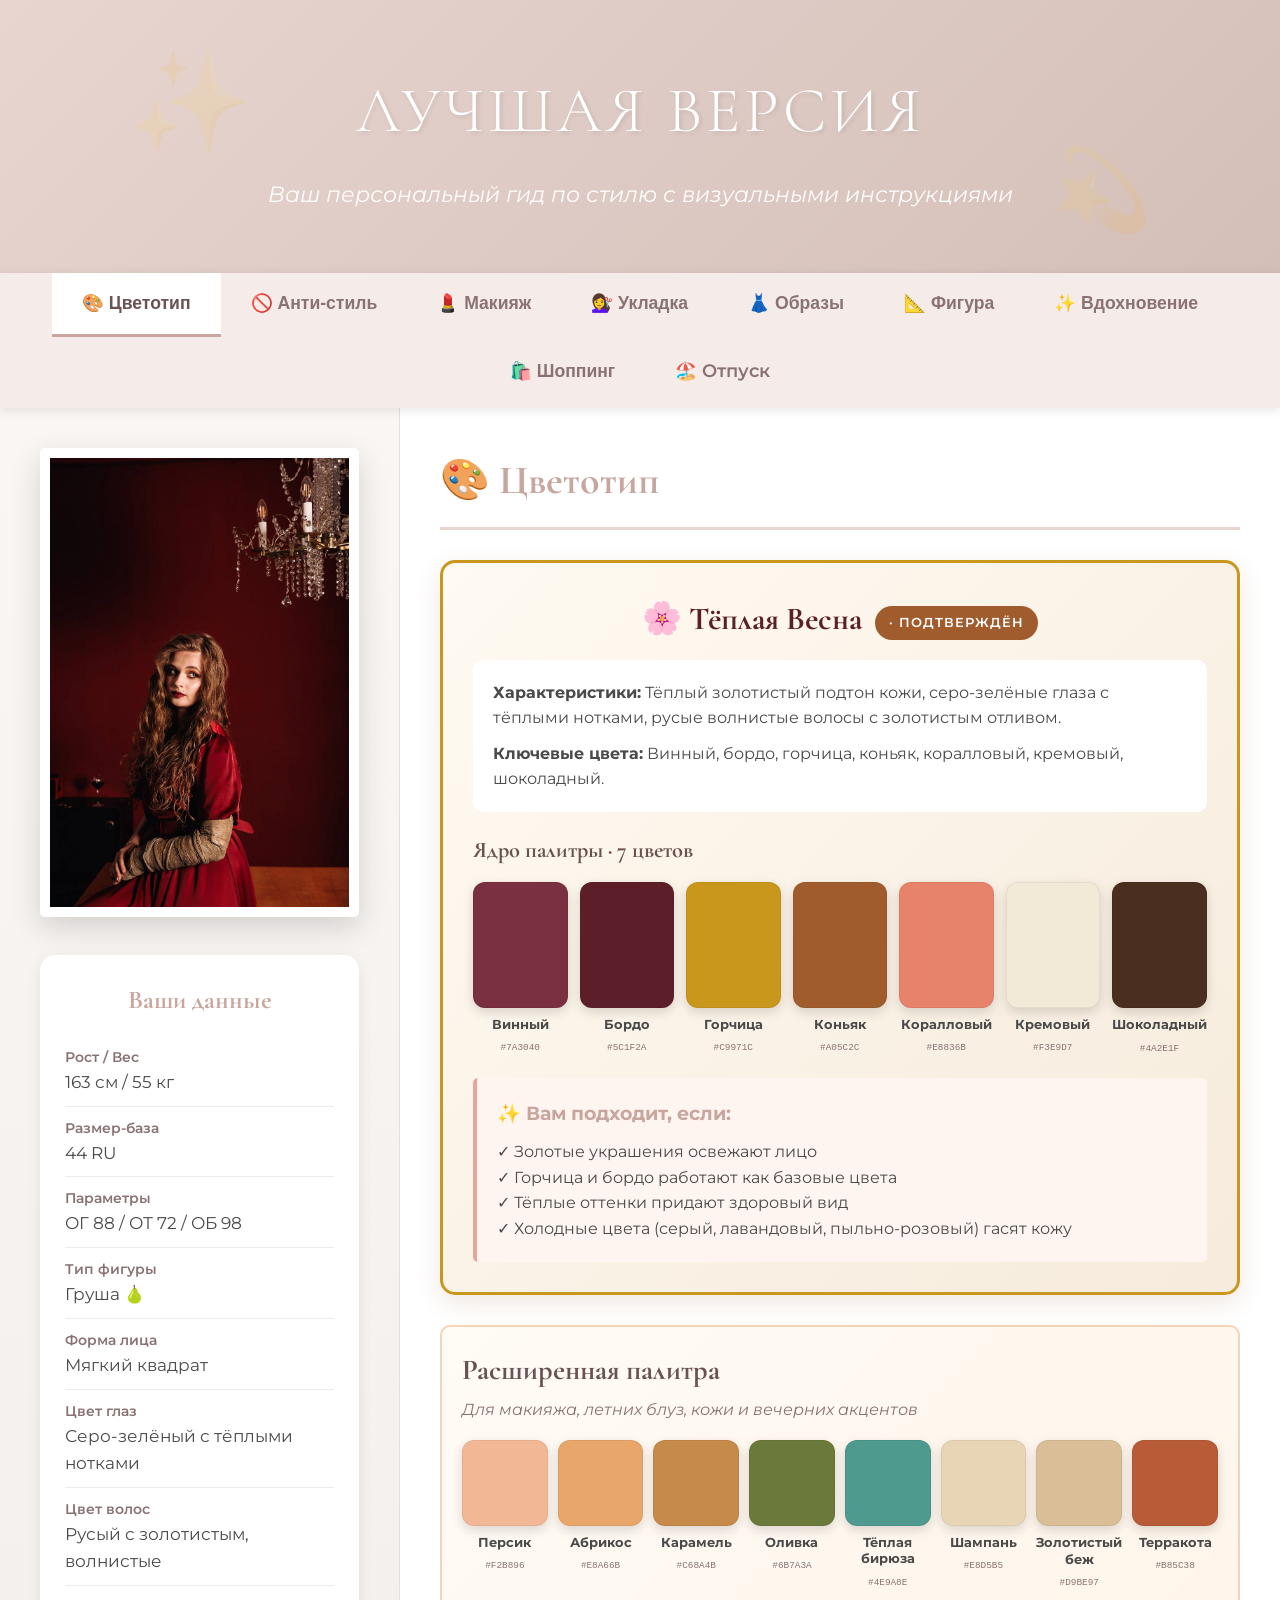
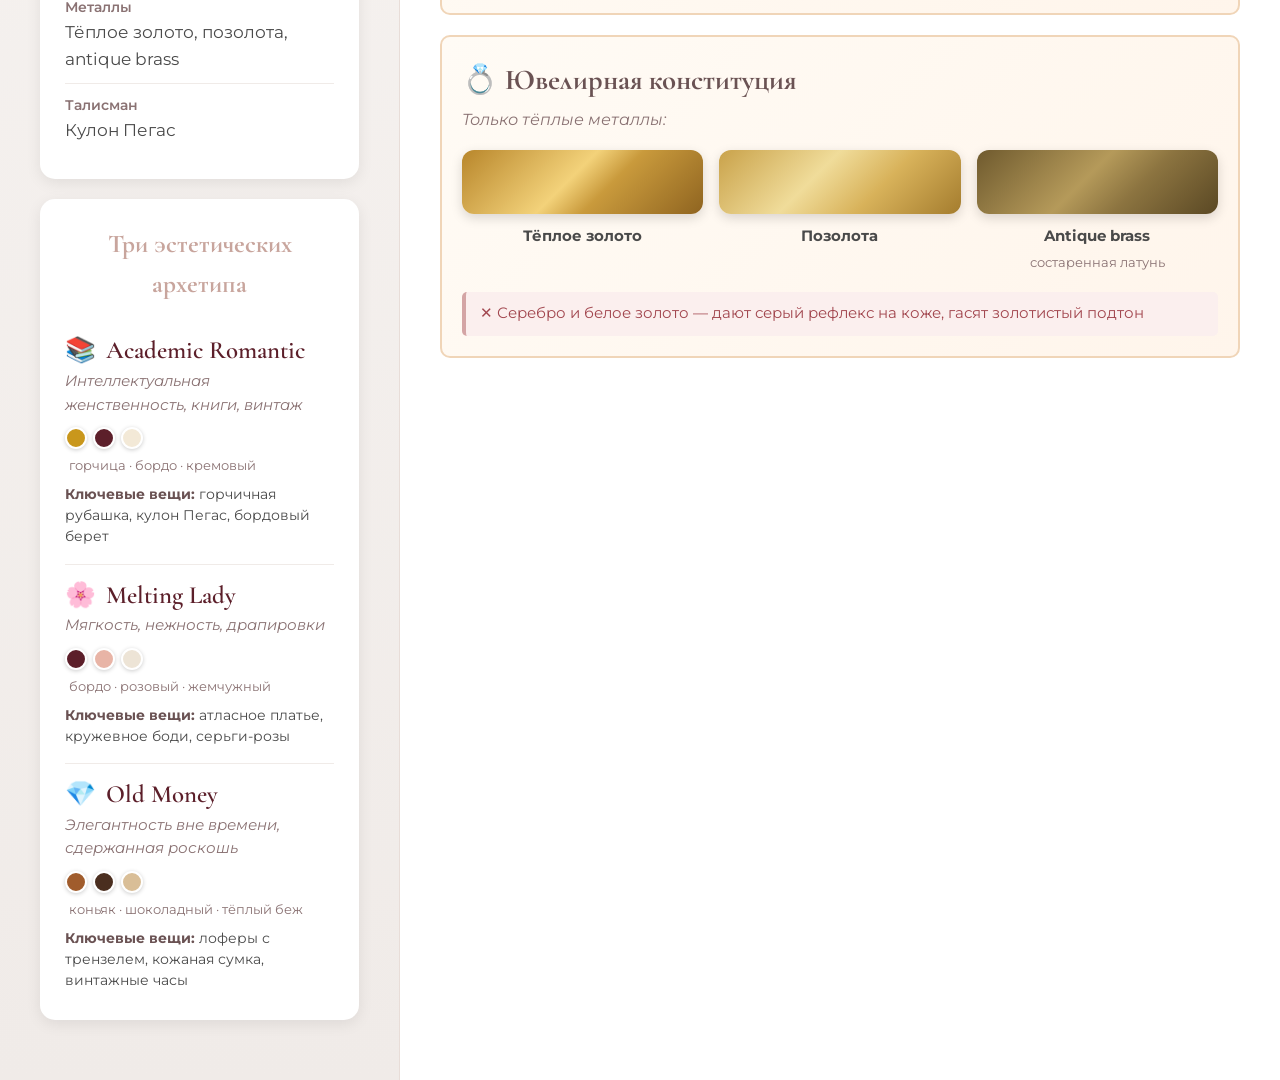
==== commit c2e4be59: "апдейт сайта с лео" ====
--- a/index.html
+++ b/index.html
@@ -23,7 +23,7 @@
 
         <div class="nav-tabs" id="navTabs">
             <button class="nav-tab active" onclick="showSection('colortype')">🎨 Цветотип</button>
-            <button class="nav-tab" onclick="showSection('mistakes')">❌ Ошибки</button>
+            <button class="nav-tab" onclick="showSection('antistyle')">🚫 Анти-стиль</button>
             <button class="nav-tab" onclick="showSection('makeup')">💄 Макияж</button>
             <button class="nav-tab" onclick="showSection('hair')">💇‍♀️ Укладка</button>
             <button class="nav-tab" onclick="showSection('outfits')">👗 Образы</button>
@@ -38,14 +38,22 @@
             <!-- SIDEBAR -->
             <div class="sidebar">
                 <div class="photo-container">
-                    <img src="https://i.imgur.com/GnygQ4d.jpeg" alt="Ваше фото" class="main-photo">
+                    <img src="img/profile.jpg" alt="Ваше фото" class="main-photo">
                 </div>
 
                 <div class="quick-info">
                     <h3>Ваши данные</h3>
                     <div class="info-item">
                         <div class="info-label">Рост / Вес</div>
-                        <div class="info-value">163 см / 57 кг</div>
+                        <div class="info-value">163 см / 55 кг</div>
+                    </div>
+                    <div class="info-item">
+                        <div class="info-label">Размер-база</div>
+                        <div class="info-value">44 RU</div>
+                    </div>
+                    <div class="info-item">
+                        <div class="info-label">Параметры</div>
+                        <div class="info-value">ОГ 88 / ОТ 72 / ОБ 98</div>
                     </div>
                     <div class="info-item">
                         <div class="info-label">Тип фигуры</div>
@@ -53,27 +61,57 @@
                     </div>
                     <div class="info-item">
                         <div class="info-label">Форма лица</div>
-                        <div class="info-value">Овал</div>
+                        <div class="info-value">Мягкий квадрат</div>
                     </div>
                     <div class="info-item">
                         <div class="info-label">Цвет глаз</div>
-                        <div class="info-value">Серо-зеленый</div>
+                        <div class="info-value">Серо-зелёный с тёплыми нотками</div>
                     </div>
                     <div class="info-item">
                         <div class="info-label">Цвет волос</div>
-                        <div class="info-value">Русый с золотистым</div>
-                    </div>
-                </div>
-                
-                <div class="quick-info">
-                    <h3>Ваш архетип</h3>
-                    <div style="text-align: center; padding: 15px 0;">
-                        <div style="font-size: 2.5em; color: #c8a59d; margin-bottom: 10px;">
-                            Романтик + Натурал
-                        </div>
-                        <div style="color: #8a7273; font-style: italic;">
-                            Мягкие линии, женственность,<br>естественная красота
-                        </div>
+                        <div class="info-value">Русый с золотистым, волнистые</div>
+                    </div>
+                    <div class="info-item">
+                        <div class="info-label">Металлы</div>
+                        <div class="info-value">Тёплое золото, позолота, antique brass</div>
+                    </div>
+                    <div class="info-item">
+                        <div class="info-label">Талисман</div>
+                        <div class="info-value">Кулон Пегас</div>
+                    </div>
+                </div>
+
+                <div class="quick-info archetypes">
+                    <h3>Три эстетических архетипа</h3>
+
+                    <div class="archetype">
+                        <div class="archetype-name"><span>📚</span>Academic Romantic</div>
+                        <p class="archetype-desc">Интеллектуальная женственность, книги, винтаж</p>
+                        <div class="archetype-palette">
+                            <i style="background:#C9971C" title="Горчица"></i><i style="background:#5C1F2A" title="Бордо"></i><i style="background:#F3E9D7" title="Кремовый"></i>
+                            <span>горчица · бордо · кремовый</span>
+                        </div>
+                        <p class="archetype-items"><b>Ключевые вещи:</b> горчичная рубашка, кулон Пегас, бордовый берет</p>
+                    </div>
+
+                    <div class="archetype">
+                        <div class="archetype-name"><span>🌸</span>Melting Lady</div>
+                        <p class="archetype-desc">Мягкость, нежность, драпировки</p>
+                        <div class="archetype-palette">
+                            <i style="background:#5C1F2A" title="Бордо"></i><i style="background:#E8B4A6" title="Розовый"></i><i style="background:#EDE4D6" title="Жемчужный"></i>
+                            <span>бордо · розовый · жемчужный</span>
+                        </div>
+                        <p class="archetype-items"><b>Ключевые вещи:</b> атласное платье, кружевное боди, серьги-розы</p>
+                    </div>
+
+                    <div class="archetype">
+                        <div class="archetype-name"><span>💎</span>Old Money</div>
+                        <p class="archetype-desc">Элегантность вне времени, сдержанная роскошь</p>
+                        <div class="archetype-palette">
+                            <i style="background:#A05C2C" title="Коньяк"></i><i style="background:#4A2E1F" title="Шоколадный"></i><i style="background:#D9BE97" title="Тёплый беж"></i>
+                            <span>коньяк · шоколадный · тёплый беж</span>
+                        </div>
+                        <p class="archetype-items"><b>Ключевые вещи:</b> лоферы с трензелем, кожаная сумка, винтажные часы</p>
                     </div>
                 </div>
             </div>
@@ -83,329 +121,203 @@
                 
                 <!-- SECTION 1: COLORTYPE -->
                 <div id="colortype" class="section active">
-                    <h2 class="section-header">🎨 Определение цветотипа</h2>
-                    
-                    <div class="highlight-box">
-                        <h3 style="color: #c8a59d; margin-bottom: 15px;">⚠️ Важно! Два варианта цветотипа</h3>
-                        <p>Анализ показал два возможных варианта. Пройдите простые тесты ниже, чтобы определить ваш точный цветотип!</p>
-                    </div>
-                    
-                    <div class="colortype-comparison">
-                        <!-- WARM SPRING -->
-                        <div class="colortype-card">
-                            <h3>🌸 Теплая Весна</h3>
-                            <div class="colortype-description">
-                                <p><strong>Характеристики:</strong> Теплый золотистый подтон кожи, светлые глаза с теплыми нотками, волосы с золотистым отливом.</p>
-                                <p style="margin-top: 10px;"><strong>Ключевые цвета:</strong> Персиковый, коралловый, теплый бирюзовый, абрикосовый, золотистый беж, оливковый.</p>
-                            </div>
-                            <div class="color-swatches">
-                                <div class="color-swatch" style="background: #F6E6D8;">Крем</div>
-                                <div class="color-swatch" style="background: #F2B8A0;">Коралл</div>
-                                <div class="color-swatch" style="background: #E8A87C;">Абрикос</div>
-                                <div class="color-swatch" style="background: #D4A574;">Карамель</div>
-                                <div class="color-swatch" style="background: #A67C52;">Золотистый</div>
-                                <div class="color-swatch" style="background: #8ABFC6;">Бирюза</div>
-                                <div class="color-swatch" style="background: #6B8B4A;">Оливка</div>
-                                <div class="color-swatch" style="background: #B85C5C;">Кирпич</div>
-                                <div class="color-swatch" style="background: #6D3B2B;">Шоколад</div>
-                                <div class="color-swatch" style="background: #D4AF37;">Золото</div>
-                            </div>
-                            <div class="test-box">
-                                <h4>✨ Вам подходит, если:</h4>
-                                <ul style="list-style: none; padding: 0;">
-                                    <li>✓ Золотые украшения освежают лицо</li>
-                                    <li>✓ Персиковый делает вас сияющей</li>
-                                    <li>✓ Теплые оттенки придают здоровый вид</li>
-                                    <li>✓ Холодные цвета делают бледной</li>
-                                </ul>
-                            </div>
-                        </div>
-                        
-                        <!-- SOFT SUMMER -->
-                        <div class="colortype-card recommended">
-                            <h3>🌿 Мягкое Лето</h3>
-                            <div class="colortype-description">
-                                <p><strong>Характеристики:</strong> Нейтрально-холодный подтон, приглушенные цвета волос, серо-зеленые глаза, мягкие черты.</p>
-                                <p style="margin-top: 10px;"><strong>Ключевые цвета:</strong> Пыльно-розовый, серо-голубой, лавандовый, пыльный зеленый, какао, брусничный.</p>
-                            </div>
-                            <div class="color-swatches">
-                                <div class="color-swatch" style="background: #c8b5b7;">Пыльная роза</div>
-                                <div class="color-swatch" style="background: #9fa8b0;">Серо-голубой</div>
-                                <div class="color-swatch" style="background: #a8b5a0;">Пыльный зеленый</div>
-                                <div class="color-swatch" style="background: #b8a5a8;">Лиловый</div>
-                                <div class="color-swatch" style="background: #9ba8a8;">Мятно-серый</div>
-                                <div class="color-swatch" style="background: #a89088;">Какао</div>
-                                <div class="color-swatch" style="background: #8a9fa8;">Пепельно-синий</div>
-                                <div class="color-swatch" style="background: #a89098;">Брусника</div>
-                                <div class="color-swatch" style="background: #b5a8b0;">Дымчатый</div>
-                                <div class="color-swatch" style="background: #9098a0;">Серебро</div>
-                            </div>
-                            <div class="test-box">
-                                <h4>✨ Вам подходит, если:</h4>
-                                <ul style="list-style: none; padding: 0;">
-                                    <li>✓ Серебряные украшения освежают лицо</li>
-                                    <li>✓ Пыльно-розовый делает вас свежей</li>
-                                    <li>✓ Приглушенные цвета гармоничны</li>
-                                    <li>✓ Яркие теплые старят</li>
-                                </ul>
-                            </div>
-                        </div>
-                    </div>
-                    
-                    <div class="highlight-box">
-                        <h3 style="color: #c8a59d; margin-bottom: 20px;"><span class="tip-icon">!</span>Как определить ваш цветотип</h3>
-                        <div style="display: grid; grid-template-columns: 1fr 1fr; gap: 20px; margin-top: 20px;">
-                            <div>
-                                <h4 style="color: #6a5253; margin-bottom: 10px;">Тест 1: Украшения</h4>
-                                <p>Приложите к лицу золотую и серебряную ткань/украшение при дневном свете.</p>
-                                <ul style="margin-top: 10px;">
-                                    <li><strong>Золото освежает?</strong> → Теплая Весна</li>
-                                    <li><strong>Серебро освежает?</strong> → Мягкое Лето</li>
-                                </ul>
-                            </div>
-                            <div>
-                                <h4 style="color: #6a5253; margin-bottom: 10px;">Тест 2: Цвета</h4>
-                                <p>Приложите персиковую и пыльно-розовую ткань к лицу.</p>
-                                <ul style="margin-top: 10px;">
-                                    <li><strong>Персиковый освежает?</strong> → Теплая Весна</li>
-                                    <li><strong>Пыльно-розовый освежает?</strong> → Мягкое Лето</li>
-                                </ul>
-                            </div>
-                        </div>
-                        <p style="margin-top: 20px; font-style: italic; color: #8a7273;">
-                            💡 Совет: Сделайте селфи в обоих цветах и сравните — какой делает кожу более свежей и сияющей?
-                        </p>
-                    </div>
-                </div>
-                
-                <!-- SECTION 2: MISTAKES -->
-                <div id="mistakes" class="section">
-                    <h2 class="section-header">❌ Что сейчас не работает</h2>
-                    <div class="mistakes-grid">
-                        <div class="mistake-card">
-                            <h4>Желтый свитер</h4>
-                            <p>Этот яркий теплый желтый слишком контрастный и активный для вашего цветотипа. Он старит лицо и делает кожу тусклой.</p>
-                            <div class="fix-section">
-                                <h5>Чем заменить:</h5>
-                                <p><strong>Для Теплой Весны:</strong> Мягкий персиковый, абрикосовый, светло-коралловый</p>
-                                <p><strong>Для Мягкого Лета:</strong> Пыльно-розовый, серо-голубой, лавандовый</p>
-                            </div>
-                        </div>
-                        <div class="mistake-card">
-                            <h4>Отсутствие макияжа</h4>
-                            <p>Без макияжа теряются красивые серо-зеленые глаза, брови выглядят размытыми, лицо кажется уставшим из-за теней под глазами.</p>
-                            <div class="fix-section">
-                                <h5>Минимальный макияж (5 минут):</h5>
-                                <p>• Консилер под глаза<br>• Оформить брови карандашом<br>• Тушь коричневая<br>• Розово-персиковый тинт на губы</p>
-                            </div>
-                        </div>
-                        <div class="mistake-card">
-                            <h4>Центральный пробор</h4>
-                            <p>Пробор посередине утяжеляет овал лица и убирает объем, делая пропорции менее гармоничными.</p>
-                            <div class="fix-section">
-                                <h5>Решение:</h5>
-                                <p><strong>Боковой пробор</strong> (справа налево) создает объем, визуально удлиняет лицо и добавляет динамику образу.</p>
-                            </div>
-                        </div>
-                        <div class="mistake-card">
-                            <h4>Тусклые волосы без объема</h4>
-                            <p>Волосы выглядят безжизненно, нет объема у корней, отсутствует структура и форма.</p>
-                            <div class="fix-section">
-                                <h5>Быстрое решение:</h5>
-                                <p>• Мусс для объема на корни<br>• Сушка с круглой щеткой<br>• Легкие волны утюжком<br>• Текстурирующий спрей</p>
-                            </div>
-                        </div>
-                        <div class="mistake-card">
-                            <h4>Тени под глазами</h4>
-                            <p>Естественные тени под глазами делают взгляд уставшим и добавляют возраста.</p>
-                            <div class="fix-section">
-                                <h5>Маскировка:</h5>
-                                <p>Консилер с персиково-розовым подтоном (не холодный!) на 1-2 тона светлее кожи. Наносить треугольником и растушевывать.</p>
-                            </div>
-                        </div>
-                        <div class="mistake-card">
-                            <h4>Отсутствие акцента на верх</h4>
-                            <p>При фигуре "груша" нужно визуально расширять плечи, но сейчас акцент не смещен вверх.</p>
-                            <div class="fix-section">
-                                <h5>Как исправить:</h5>
-                                <p>• V-образный вырез<br>• Яркие топы и блузы<br>• Детали на плечах<br>• Объемные рукава<br>• Низ — темный однотонный</p>
-                            </div>
-                        </div>
-                    </div>
-                </div>
-                
+                    <h2 class="section-header">🎨 Цветотип</h2>
+
+                    <div class="colortype-card confirmed">
+                        <h3>🌸 Тёплая Весна <span class="confirmed-mark">· Подтверждён</span></h3>
+                        <div class="colortype-description">
+                            <p><strong>Характеристики:</strong> Тёплый золотистый подтон кожи, серо-зелёные глаза с тёплыми нотками, русые волнистые волосы с золотистым отливом.</p>
+                            <p style="margin-top: 10px;"><strong>Ключевые цвета:</strong> Винный, бордо, горчица, коньяк, коралловый, кремовый, шоколадный.</p>
+                        </div>
+                        <h4 class="palette-title">Ядро палитры · 7 цветов</h4>
+                        <div class="core-swatches">
+                            <div class="core-swatch"><div class="swatch-chip" style="background:#7A3040"></div><b>Винный</b><code>#7A3040</code></div>
+                            <div class="core-swatch"><div class="swatch-chip" style="background:#5C1F2A"></div><b>Бордо</b><code>#5C1F2A</code></div>
+                            <div class="core-swatch"><div class="swatch-chip" style="background:#C9971C"></div><b>Горчица</b><code>#C9971C</code></div>
+                            <div class="core-swatch"><div class="swatch-chip" style="background:#A05C2C"></div><b>Коньяк</b><code>#A05C2C</code></div>
+                            <div class="core-swatch"><div class="swatch-chip" style="background:#E8836B"></div><b>Коралловый</b><code>#E8836B</code></div>
+                            <div class="core-swatch"><div class="swatch-chip" style="background:#F3E9D7"></div><b>Кремовый</b><code>#F3E9D7</code></div>
+                            <div class="core-swatch"><div class="swatch-chip" style="background:#4A2E1F"></div><b>Шоколадный</b><code>#4A2E1F</code></div>
+                        </div>
+                        <div class="test-box">
+                            <h4>✨ Вам подходит, если:</h4>
+                            <ul style="list-style: none; padding: 0;">
+                                <li>✓ Золотые украшения освежают лицо</li>
+                                <li>✓ Горчица и бордо работают как базовые цвета</li>
+                                <li>✓ Тёплые оттенки придают здоровый вид</li>
+                                <li>✓ Холодные цвета (серый, лавандовый, пыльно-розовый) гасят кожу</li>
+                            </ul>
+                        </div>
+                    </div>
+
+                    <div class="highlight-box palette-extended">
+                        <h3 class="block-title">Расширенная палитра</h3>
+                        <p class="block-lead">Для макияжа, летних блуз, кожи и вечерних акцентов</p>
+                        <div class="ext-swatches">
+                            <div class="ext-swatch"><div class="swatch-chip" style="background:#F2B896"></div><b>Персик</b><code>#F2B896</code></div>
+                            <div class="ext-swatch"><div class="swatch-chip" style="background:#E8A66B"></div><b>Абрикос</b><code>#E8A66B</code></div>
+                            <div class="ext-swatch"><div class="swatch-chip" style="background:#C68A4B"></div><b>Карамель</b><code>#C68A4B</code></div>
+                            <div class="ext-swatch"><div class="swatch-chip" style="background:#6B7A3A"></div><b>Оливка</b><code>#6B7A3A</code></div>
+                            <div class="ext-swatch"><div class="swatch-chip" style="background:#4E9A8E"></div><b>Тёплая бирюза</b><code>#4E9A8E</code></div>
+                            <div class="ext-swatch"><div class="swatch-chip" style="background:#E8D5B5"></div><b>Шампань</b><code>#E8D5B5</code></div>
+                            <div class="ext-swatch"><div class="swatch-chip" style="background:#D9BE97"></div><b>Золотистый беж</b><code>#D9BE97</code></div>
+                            <div class="ext-swatch"><div class="swatch-chip" style="background:#B85C38"></div><b>Терракота</b><code>#B85C38</code></div>
+                        </div>
+                    </div>
+
+                    <div class="highlight-box jewelry">
+                        <h3 class="block-title">💍 Ювелирная конституция</h3>
+                        <p class="block-lead">Только тёплые металлы:</p>
+                        <div class="metals">
+                            <div class="metal"><div class="metal-chip gold"></div><b>Тёплое золото</b></div>
+                            <div class="metal"><div class="metal-chip gilt"></div><b>Позолота</b></div>
+                            <div class="metal"><div class="metal-chip brass"></div><b>Antique brass</b><small>состаренная латунь</small></div>
+                        </div>
+                        <p class="metal-no">✕ Серебро и белое золото — дают серый рефлекс на коже, гасят золотистый подтон</p>
+                    </div>
+                </div>
+
+                <!-- SECTION 2: ANTI-STYLE -->
+                <div id="antistyle" class="section">
+                    <h2 class="section-header">🚫 Анти-стиль</h2>
+
+                    <div class="anti-block">
+                        <h3 class="anti-title">⛔ Что нельзя</h3>
+                        <p class="anti-lead">Вещи, которые противоречат твоему цветотипу, типажу и эстетике. Не носить никогда.</p>
+                        <table class="anti-table">
+                            <thead><tr><th>Что нельзя</th><th>Почему</th></tr></thead>
+                            <tbody>
+                                <tr><td data-label="Что нельзя"><span class="anti-x">✕</span>Серебро и белое золото</td><td data-label="Почему">Дают серый рефлекс на коже, гасят золотистый подтон</td></tr>
+                                <tr><td data-label="Что нельзя"><span class="anti-x">✕</span>Холодные цвета у лица: холодный серый, лавандовый, пыльно-розовый, серо-голубой</td><td data-label="Почему">Делают лицо тусклым, подчёркивают тени</td></tr>
+                                <tr><td data-label="Что нельзя"><span class="anti-x">✕</span>Чёрный тотал у лица</td><td data-label="Почему">Резкий контраст старит, убивает тёплый румянец</td></tr>
+                                <tr><td data-label="Что нельзя"><span class="anti-x">✕</span>Неон и кислотные оттенки</td><td data-label="Почему">Конфликтуют с мягкой эстетикой Academic Romantic</td></tr>
+                                <tr><td data-label="Что нельзя"><span class="anti-x">✕</span>Логотипы и блестящее «новое» золото</td><td data-label="Почему">Противоречат Old Money (сдержанность, антикварность)</td></tr>
+                                <tr><td data-label="Что нельзя"><span class="anti-x">✕</span>Гладкий атлас днём</td><td data-label="Почему">Атлас — только вечер, днём выглядит как пижама</td></tr>
+                                <tr><td data-label="Что нельзя"><span class="anti-x">✕</span>Пепельные оттенки волос</td><td data-label="Почему">Холодный блонд гасит Тёплую Весну</td></tr>
+                            </tbody>
+                        </table>
+                    </div>
+
+                    <div class="anti-block">
+                        <h3 class="anti-title">⚠️ Что не подходит</h3>
+                        <p class="anti-lead">Фасоны и крои, которые противоречат фигуре «груша» и типажу Романтик + Натурал.</p>
+                        <table class="anti-table four">
+                            <thead><tr><th>Что не подходит</th><th>По фигуре / типажу</th><th>Почему</th><th>Альтернатива</th></tr></thead>
+                            <tbody>
+                                <tr><td data-label="Что не подходит"><span class="anti-x">✕</span>Юбка-карандаш</td><td data-label="По фигуре / типажу"><span class="anti-tag">Груша (ОБ 98)</span></td><td data-label="Почему">Подчёркивает самую широкую часть</td><td data-label="Альтернатива" class="anti-alt"><span class="anti-ok">✓</span>Юбка А-силуэт, миди</td></tr>
+                                <tr><td data-label="Что не подходит"><span class="anti-x">✕</span>Мини-юбки</td><td data-label="По фигуре / типажу"><span class="anti-tag">Груша + Academic Romantic</span></td><td data-label="Почему">Открывает бёдра, ломает элегантность</td><td data-label="Альтернатива" class="anti-alt"><span class="anti-ok">✓</span>Миди и макси</td></tr>
+                                <tr><td data-label="Что не подходит"><span class="anti-x">✕</span>Обтягивающие светлые брюки на бёдрах</td><td data-label="По фигуре / типажу"><span class="anti-tag">Груша</span></td><td data-label="Почему">Рисуют объём там, где не нужно</td><td data-label="Альтернатива" class="anti-alt"><span class="anti-ok">✓</span>Тёмные низы или свободный крой</td></tr>
+                                <tr><td data-label="Что не подходит"><span class="anti-x">✕</span>Укороченные топы</td><td data-label="По фигуре / типажу"><span class="anti-tag">Груша (ОТ 72, ОБ 98)</span></td><td data-label="Почему">Акцент на переход талия→бёдра</td><td data-label="Альтернатива" class="anti-alt"><span class="anti-ok">✓</span>Топы, заправленные в юбку/брюки</td></tr>
+                                <tr><td data-label="Что не подходит"><span class="anti-x">✕</span>Низкая посадка брюк</td><td data-label="По фигуре / типажу"><span class="anti-tag">Груша + рост 163</span></td><td data-label="Почему">Укорачивает ноги, ломает пропорции</td><td data-label="Альтернатива" class="anti-alt"><span class="anti-ok">✓</span>Высокая посадка</td></tr>
+                                <tr><td data-label="Что не подходит"><span class="anti-x">✕</span>Мешковатый верх без талии</td><td data-label="По фигуре / типажу"><span class="anti-tag">Груша</span></td><td data-label="Почему">Теряется талия 72 см</td><td data-label="Альтернатива" class="anti-alt"><span class="anti-ok">✓</span>Приталенный крой или ремень</td></tr>
+                                <tr><td data-label="Что не подходит"><span class="anti-x">✕</span>Карманы сзади на брюках/юбках</td><td data-label="По фигуре / типажу"><span class="anti-tag">Груша</span></td><td data-label="Почему">Добавляют объём бёдрам</td><td data-label="Альтернатива" class="anti-alt"><span class="anti-ok">✓</span>Гладкие задние половинки</td></tr>
+                                <tr><td data-label="Что не подходит"><span class="anti-x">✕</span>Горизонтальные полосы внизу</td><td data-label="По фигуре / типажу"><span class="anti-tag">Груша</span></td><td data-label="Почему">Расширяют бёдра визуально</td><td data-label="Альтернатива" class="anti-alt"><span class="anti-ok">✓</span>Вертикаль или однотонный низ</td></tr>
+                                <tr><td data-label="Что не подходит"><span class="anti-x">✕</span>Пеплум ниже линии бёдер</td><td data-label="По фигуре / типажу"><span class="anti-tag">Груша</span></td><td data-label="Почему">Рисует самую широкую точку</td><td data-label="Альтернатива" class="anti-alt"><span class="anti-ok">✓</span>Пеплум 6–8 см от талии (выше бёдер)</td></tr>
+                                <tr><td data-label="Что не подходит"><span class="anti-x">✕</span>Гладкие зализанные укладки</td><td data-label="По фигуре / типажу"><span class="anti-tag">Романтик + Натурал</span></td><td data-label="Почему">Слишком строго, убивает мягкость</td><td data-label="Альтернатива" class="anti-alt"><span class="anti-ok">✓</span>Мягкие волны, низкий пучок с прядями</td></tr>
+                                <tr><td data-label="Что не подходит"><span class="anti-x">✕</span>Викторианские стойки-воротники</td><td data-label="По фигуре / типажу"><span class="anti-tag">Романтик + Натурал</span></td><td data-label="Почему">Устаревший силуэт, не Academic</td><td data-label="Альтернатива" class="anti-alt"><span class="anti-ok">✓</span>Острый отложной воротник (Lagertha)</td></tr>
+                                <tr><td data-label="Что не подходит"><span class="anti-x">✕</span>Баска-2010</td><td data-label="По фигуре / типажу"><span class="anti-tag">Романтик + Натурал</span></td><td data-label="Почему">Устаревший крой, не Old Money</td><td data-label="Альтернатива" class="anti-alt"><span class="anti-ok">✓</span>Мягкий пеплум Vikisews Jolene</td></tr>
+                            </tbody>
+                        </table>
+                    </div>
+                </div>
+
                 <!-- SECTION 3: MAKEUP -->
                 <div id="makeup" class="section">
-                    <h2 class="section-header">💄 Макияж: Пошаговая инструкция</h2>
-                    <div class="makeup-steps">
-                        <div class="makeup-step">
-                            <div class="step-header">
-                                <div class="step-number">1</div>
-                                <h3 class="step-title">Подготовка кожи</h3>
-                            </div>
-                            <div class="step-content">
-                                <div class="step-description">
-                                    <p><strong>Что делаем:</strong> Увлажнение + Праймер</p>
-                                    <p style="margin-top: 10px;">Нанесите увлажняющий крем и дайте впитаться 2-3 минуты. Затем нанесите праймер для сглаживания пор и увеличения стойкости макияжа.</p>
-                                    <div class="product-recommendation">
-                                        <h5>💡 Рекомендации продуктов:</h5>
-                                        <p>• Увлажняющий крем с гиалуроновой кислотой<br>• Праймер с размывающим эффектом (для пор)<br>• Для жирной Т-зоны: матирующий праймер</p>
-                                    </div>
-                                </div>
-                                <div class="step-visual">
-                                    <div class="emoji-large">🧴</div>
-                                    <p style="color: #8a7273;">Легкая текстура<br>Быстрое впитывание</p>
-                                </div>
-                            </div>
-                        </div>
-                        <div class="makeup-step">
-                            <div class="step-header">
-                                <div class="step-number">2</div>
-                                <h3 class="step-title">Тон и консилер</h3>
-                            </div>
-                            <div class="step-content">
-                                <div class="step-description">
-                                    <p><strong>Тональное средство:</strong> Легкий BB-крем или тональный флюид</p>
-                                    <p style="margin-top: 10px;"><strong>Для Теплой Весны:</strong> Теплый бежевый или персиковый подтон<br><strong>Для Мягкого Лета:</strong> Нейтрально-розовый подтон</p>
-                                    <p style="margin-top: 15px;"><strong>Консилер под глаза:</strong> На 1-2 тона светлее кожи с теплым персиково-розовым подтоном. Наносить треугольником от внутреннего уголка глаза вниз.</p>
-                                    <div class="product-recommendation">
-                                        <h5>💡 Техника нанесения:</h5>
-                                        <p>1. Тон наносить влажным спонжем похлопывающими движениями<br>2. Консилер наносить кистью, растушевывать спонжем<br>3. Закрепить легкой рассыпчатой пудрой</p>
-                                    </div>
-                                </div>
-                                <div class="step-visual">
-                                    <h4 style="color: #6a5253; margin-bottom: 15px;">Оттенки консилера:</h4>
-                                    <div class="makeup-color-demo">
-                                        <div class="color-demo-item" style="background: #f5d5c0;"><div class="color-demo-label">Персик</div></div>
-                                        <div class="color-demo-item" style="background: #f0c8b8;"><div class="color-demo-label">Розовый</div></div>
-                                        <div class="color-demo-item" style="background: #e8b8a8;"><div class="color-demo-label">Теплый</div></div>
-                                    </div>
-                                </div>
-                            </div>
-                        </div>
-                        <div class="makeup-step">
-                            <div class="step-header">
-                                <div class="step-number">3</div>
-                                <h3 class="step-title">Брови</h3>
-                            </div>
-                            <div class="step-content">
-                                <div class="step-description">
-                                    <p><strong>Цель:</strong> Четкая, но естественная форма</p>
-                                    <p style="margin-top: 10px;"><strong>Для Теплой Весны:</strong> Теплый коричневый<br><strong>Для Мягкого Лета:</strong> Пепельно-коричневый, серо-коричневый</p>
-                                    <p style="margin-top: 15px;"><strong>Техника:</strong></p>
-                                    <p>1. Расчешите брови щеточкой вверх<br>2. Карандашом заполните пробелы короткими штрихами<br>3. Растушуйте щеточкой<br>4. Зафиксируйте гелем</p>
-                                    <div class="product-recommendation">
-                                        <h5>💡 Нужные продукты:</h5>
-                                        <p>• Карандаш для бровей (мягкий)<br>• Или тени для бровей + скошенная кисть<br>• Прозрачный гель для фиксации</p>
-                                    </div>
-                                </div>
-                                <div class="step-visual">
-                                    <div class="emoji-large">✏️</div>
-                                    <p style="color: #8a7273; margin-top: 15px;"><strong>Форма:</strong><br>Мягкая, с небольшим изгибом<br>Не слишком тонкие!</p>
-                                </div>
-                            </div>
-                        </div>
-                        <div class="makeup-step">
-                            <div class="step-header">
-                                <div class="step-number">4</div>
-                                <h3 class="step-title">Глаза</h3>
-                            </div>
-                            <div class="step-content">
-                                <div class="step-description">
-                                    <p><strong>Цель:</strong> Подчеркнуть серо-зеленые глаза, создать глубину</p>
-                                    <p style="margin-top: 15px;"><strong>Дневной макияж:</strong></p>
-                                    <p>1. <strong>База:</strong> Персиково-бежевые тени на все веко<br>2. <strong>Складка:</strong> Теплый коричневый или серо-коричневый<br>3. <strong>Внутренний уголок:</strong> Светлый шиммер (шампань)<br>4. <strong>Ресницы:</strong> Коричневая тушь</p>
-                                    <p style="margin-top: 15px;"><strong>Вечерний макияж:</strong></p>
-                                    <p>+ Темно-зеленый или бордовый акцент<br>+ Мягкая стрелка коричневым карандашом<br>+ Черная тушь</p>
-                                    <div class="product-recommendation">
-                                        <h5>💡 Палитра теней:</h5>
-                                        <p><strong>Теплая Весна:</strong> Персик, золото, теплый коричневый, оливковый<br><strong>Мягкое Лето:</strong> Серо-коричневый, лавандовый, пыльно-розовый, зеленый</p>
-                                    </div>
-                                </div>
-                                <div class="step-visual">
-                                    <h4 style="color: #6a5253; margin-bottom: 15px;">Ваши цвета теней:</h4>
-                                    <div class="makeup-color-demo">
-                                        <div class="color-demo-item" style="background: #d4b5a0;"><div class="color-demo-label">База</div></div>
-                                        <div class="color-demo-item" style="background: #9a7a65;"><div class="color-demo-label">Складка</div></div>
-                                        <div class="color-demo-item" style="background: #8a9a7a;"><div class="color-demo-label">Акцент</div></div>
-                                        <div class="color-demo-item" style="background: #f0e5d8;"><div class="color-demo-label">Хайлайт</div></div>
-                                    </div>
-                                </div>
-                            </div>
-                        </div>
-                        <div class="makeup-step">
-                            <div class="step-header">
-                                <div class="step-number">5</div>
-                                <h3 class="step-title">Румяна</h3>
-                            </div>
-                            <div class="step-content">
-                                <div class="step-description">
-                                    <p><strong>Куда наносить:</strong> На "яблочки" щек и немного вверх к вискам</p>
-                                    <p style="margin-top: 15px;"><strong>Для Теплой Весны:</strong> Кремовый коралл, персик, абрикос<br><strong>Для Мягкого Лета:</strong> Пыльно-розовый, холодный розовый, брусничный</p>
-                                    <div class="product-recommendation">
-                                        <h5>💡 Техника нанесения:</h5>
-                                        <p>1. Нанести пальцем или кистью на яблочки щек<br>2. Растушевать вверх к вискам<br>3. НЕ наносить слишком низко (опускает лицо)</p>
-                                    </div>
-                                </div>
-                                <div class="step-visual">
-                                    <h4 style="color: #6a5253; margin-bottom: 15px;">Ваши оттенки румян:</h4>
-                                    <div class="makeup-color-demo">
-                                        <div class="color-demo-item" style="background: #f2a89a;"><div class="color-demo-label">Коралл</div></div>
-                                        <div class="color-demo-item" style="background: #e8b8b0;"><div class="color-demo-label">Персик</div></div>
-                                        <div class="color-demo-item" style="background: #d4a5a8;"><div class="color-demo-label">Пыльная роза</div></div>
-                                    </div>
-                                </div>
-                            </div>
-                        </div>
-                        <div class="makeup-step">
-                            <div class="step-header">
-                                <div class="step-number">6</div>
-                                <h3 class="step-title">Губы</h3>
-                            </div>
-                            <div class="step-content">
-                                <div class="step-description">
-                                    <p><strong>Для Теплой Весны:</strong><br>• Дневной: Розово-персиковый тинт, коралловый бальзам<br>• Вечерний: Кораллово-кирпичная помада, теплая красная</p>
-                                    <p style="margin-top: 10px;"><strong>Для Мягкого Лета:</strong><br>• Дневной: Пыльно-розовый тинт, нюдовый бальзам<br>• Вечерний: Брусничная помада, приглушенная красная</p>
-                                    <div class="product-recommendation">
-                                        <h5>💡 Лайфхак:</h5>
-                                        <p>Для более полных губ: нанесите консилер на контур, затем помаду, в центр — каплю блеска</p>
-                                    </div>
-                                </div>
-                                <div class="step-visual">
-                                    <h4 style="color: #6a5253; margin-bottom: 15px;">Ваши оттенки помад:</h4>
-                                    <div class="makeup-color-demo">
-                                        <div class="color-demo-item" style="background: #e8a8a0;"><div class="color-demo-label">Коралл</div></div>
-                                        <div class="color-demo-item" style="background: #d4a5a8;"><div class="color-demo-label">Роза</div></div>
-                                        <div class="color-demo-item" style="background: #c88585;"><div class="color-demo-label">Брусника</div></div>
-                                        <div class="color-demo-item" style="background: #b87565;"><div class="color-demo-label">Кирпич</div></div>
-                                    </div>
-                                </div>
-                            </div>
-                        </div>
-                        <div class="makeup-step">
-                            <div class="step-header">
-                                <div class="step-number">7</div>
-                                <h3 class="step-title">Финальные штрихи</h3>
-                            </div>
-                            <div class="step-content">
-                                <div class="step-description">
-                                    <p><strong>Хайлайтер:</strong> Мягкий шиммер цвета шампань</p>
-                                    <p>Куда наносить: верхняя часть скул, внутренний уголок глаза, галочка над верхней губой, спинка носа (легко!).</p>
-                                    <p style="margin-top: 15px;"><strong>Пудра:</strong> Только на Т-зону. Рассыпчатая прозрачная пудра. Щеки оставьте с сияющим финишем.</p>
-                                    <div class="product-recommendation">
-                                        <h5>💡 Фиксация макияжа:</h5>
-                                        <p>• Спрей-фиксатор на расстоянии 20-30 см<br>• Держать лицо 5-10 секунд<br>• Макияж продержится весь день!</p>
-                                    </div>
-                                </div>
-                                <div class="step-visual">
-                                    <div class="emoji-large">✨</div>
-                                    <p style="color: #8a7273; margin-top: 15px;"><strong>Финиш:</strong><br>Матовая Т-зона<br>Сияющие щеки<br>Свежий вид</p>
-                                </div>
-                            </div>
-                        </div>
-                    </div>
-                </div>
-                
+                    <h2 class="section-header">💄 Макияж</h2>
+                    <p class="section-sub">Два режима: повседневный минимум и полный макияж на выход</p>
+
+                    <div class="mode-tabs" role="tablist">
+                        <button class="mode-tab active" role="tab" aria-selected="true" aria-controls="mode-daily" data-mode="daily">🌅 Повседневный</button>
+                        <button class="mode-tab" role="tab" aria-selected="false" aria-controls="mode-evening" data-mode="evening">🎭 На выход</button>
+                    </div>
+
+                    <div class="mode-panel daily active" id="mode-daily" role="tabpanel">
+                        <h3 class="mode-title">🌅 Повседневный минимум · 5 минут</h3>
+                        <p class="mode-lead">На каждый день — только три шага. Брови покрашены краской раз в месяц, кожа ухожена, остальное минимально.</p>
+                        <div class="mk-head"><span>Шаг</span><span>Что делать</span><span>Продукт</span></div>
+                        <div class="mk-step">
+                            <div class="mk-num">1</div>
+                            <div class="mk-zone">Тушь</div>
+                            <div class="mk-desc">Коричневая тушь (удлиняющая формула)</div>
+                            
+                        </div>
+                        <div class="mk-step">
+                            <div class="mk-num">2</div>
+                            <div class="mk-zone">Гель для бровей</div>
+                            <div class="mk-desc">Прозрачный или тёплый коричневый гель (брови уже окрашены краской)</div>
+                            
+                        </div>
+                        <div class="mk-step">
+                            <div class="mk-num">3</div>
+                            <div class="mk-zone">Бальзам для губ</div>
+                            <div class="mk-desc">Тёплый персиковый или коралловый бальзам</div>
+                            
+                        </div>
+                        <p class="mode-note">Этого достаточно для кафе, прогулок, работы. Кожа уже подготовлена уходом, брови держат форму после окрашивания.</p>
+                    </div>
+
+                    <div class="mode-panel evening" id="mode-evening" role="tabpanel">
+                        <h3 class="mode-title">🎭 На выход · Полный макияж</h3>
+                        <p class="mode-lead">Для театра, вечеринок, фотосессий. Брови уже окрашены краской — пропускаем шаг с карандашом.</p>
+                        <div class="mk-head"><span>Шаг</span><span>Зона</span><span>Что делать</span><span>Оттенки</span></div>
+                        <div class="mk-step">
+                            <div class="mk-num">1</div>
+                            <div class="mk-zone">Подготовка</div>
+                            <div class="mk-desc">Увлажнение + праймер</div>
+                            <div class="mk-shades"><span>Лёгкая текстура</span><span>Быстрое впитывание</span></div>
+                        </div>
+                        <div class="mk-step">
+                            <div class="mk-num">2</div>
+                            <div class="mk-zone">Тон и консилер</div>
+                            <div class="mk-desc">Лёгкий BB-крем или тональный флюид</div>
+                            <div class="mk-shades"><span>Тёплый бежевый или персиковый подтон</span><span>Консилер на 1–2 тона светлее кожи, тёплый персиково-розовый подтон</span></div>
+                        </div>
+                        <div class="mk-step skip">
+                            <div class="mk-num">3</div>
+                            <div class="mk-zone">Брови</div>
+                            <div class="mk-desc"><span class="mk-skip-badge">Пропускаем</span> Брови окрашены краской раз в месяц</div>
+                            <div class="mk-shades"><span>Только гель для фиксации — прозрачный или тёплый коричневый</span></div>
+                        </div>
+                        <div class="mk-step">
+                            <div class="mk-num">4</div>
+                            <div class="mk-zone">Глаза</div>
+                            <div class="mk-desc"><p><b>Дневной:</b> персиково-бежевые тени на всё веко + тёплый коричневый в складку + светлый шиммер во внутренний уголок + коричневая тушь.</p><p><b>Вечерний:</b> добавить тёмно-зелёный или бордовый акцент + мягкая стрелка коричневым карандашом.</p></div>
+                            <div class="mk-shades"><span>Персик</span><span>Золото</span><span>Тёплый коричневый</span><span>Шампань</span><span class='acc'>Акценты: тёмно-зелёный, бордовый</span></div>
+                        </div>
+                        <div class="mk-step">
+                            <div class="mk-num">5</div>
+                            <div class="mk-zone">Румяна</div>
+                            <div class="mk-desc">На «яблочки» щёк и немного вверх к вискам</div>
+                            <div class="mk-shades"><span>Кремовый коралл</span><span>Персик</span><span>Абрикос</span></div>
+                        </div>
+                        <div class="mk-step">
+                            <div class="mk-num">6</div>
+                            <div class="mk-zone">Губы</div>
+                            <div class="mk-desc"><p><b>Дневной:</b> розово-персиковый тинт или коралловый бальзам.</p><p><b>Вечерний:</b> кораллово-кирпичная помада или тёплая красная.</p></div>
+                            <div class="mk-shades"><span>Розово-персиковый</span><span>Коралловый</span><span>Кирпичный</span><span>Тёплый красный</span></div>
+                        </div>
+                        <div class="mk-step">
+                            <div class="mk-num">7</div>
+                            <div class="mk-zone">Финальные штрихи</div>
+                            <div class="mk-desc"><p><b>Хайлайтер</b> цвета шампань: верхняя часть скул, внутренний уголок глаза, галочка над верхней губой, спинка носа (легко!).</p><p><b>Пудра:</b> только на Т-зону. Рассыпчатая прозрачная пудра. Щёки оставляем с сияющим финишем.</p></div>
+                            <div class="mk-shades"><span>Шампань</span></div>
+                        </div>
+                        <p class="mode-note"><b>Фиксация:</b> спрей-фиксатор на расстоянии 20–30 см. Держать лицо 5–10 секунд. Макияж продержится весь день.</p>
+                    </div>
+
+                    <div class="brow-block">
+                        <h3 class="block-title">🎨 Окрашивание бровей краской</h3>
+                        <p class="block-lead">Раз в месяц брови окрашиваются краской — это даёт чёткую форму и цвет без ежедневного карандаша.</p>
+                        <dl class="brow-params">
+                            <div><dt>Цвет краски</dt><dd>Тёплый коричневый (не пепельный, не чёрный)</dd></div>
+                            <div><dt>Форма</dt><dd>Мягкая, с небольшим изгибом, не слишком тонкие</dd></div>
+                            <div><dt>Частота</dt><dd>Раз в 3–4 недели</dd></div>
+                            <div><dt>Уход между окрашиваниями</dt><dd>Прозрачный или тёплый коричневый гель для фиксации</dd></div>
+                        </dl>
+                        <p class="mode-note">В шаге 3 полного макияжа пропускаем карандаш — только гель для фиксации.</p>
+                    </div>
+                </div>
+
                 <!-- SECTION 4: HAIR -->
                 <div id="hair" class="section">
                     <h2 class="section-header">💇‍♀️ Укладка волос</h2>
--- a/style.css
+++ b/style.css
@@ -1042,3 +1042,311 @@
     .section { display: block !important; page-break-after: always; }
     .main-grid { grid-template-columns: 1fr; }
 }
+
+/* =========================================================
+   ОБНОВЛЕНИЕ · ноябрь 2026
+   Блок 0 (архетипы), Блок 1 (цветотип), Анти-стиль, Макияж
+   ========================================================= */
+
+/* --- Блок 0: три архетипа --- */
+.archetype {
+    padding: 16px 0;
+    border-bottom: 1px solid #f0ebe8;
+}
+.archetype:last-child { border-bottom: none; padding-bottom: 4px; }
+.archetype-name {
+    font-family: 'Cormorant Garamond', serif;
+    font-size: 1.55em;
+    font-weight: 600;
+    color: #5C1F2A;
+    display: flex;
+    align-items: center;
+    gap: 10px;
+    line-height: 1.2;
+}
+.archetype-desc { color: #8a7273; font-style: italic; font-size: 0.92em; margin: 4px 0 10px; }
+.archetype-palette { display: flex; align-items: center; gap: 6px; flex-wrap: wrap; }
+.archetype-palette i {
+    width: 22px; height: 22px;
+    border-radius: 50%;
+    border: 2px solid #fff;
+    box-shadow: 0 1px 4px rgba(0,0,0,0.2);
+}
+.archetype-palette span { font-size: 0.82em; color: #8a7273; margin-left: 4px; }
+.archetype-items { font-size: 0.88em; color: #4a4a4a; margin-top: 8px; line-height: 1.5; }
+.archetype-items b { color: #6a5253; }
+
+/* --- Блок 1: цветотип --- */
+.colortype-card.confirmed {
+    border-color: #C9971C;
+    background: linear-gradient(135deg, #fffaf2 0%, #f6ebdc 100%);
+    box-shadow: 0 8px 25px rgba(160, 92, 44, 0.15);
+    margin-bottom: 30px;
+}
+.colortype-card.confirmed h3 { color: #5C1F2A; }
+.confirmed-mark {
+    display: inline-block;
+    font-family: 'Montserrat', sans-serif;
+    font-size: 0.42em;
+    font-weight: 600;
+    letter-spacing: 1px;
+    text-transform: uppercase;
+    color: #fff;
+    background: #A05C2C;
+    padding: 6px 14px;
+    border-radius: 20px;
+    vertical-align: middle;
+    margin-left: 6px;
+}
+.palette-title {
+    font-family: 'Cormorant Garamond', serif;
+    font-size: 1.4em;
+    color: #6a5253;
+    margin: 6px 0 14px;
+}
+.core-swatches, .ext-swatches {
+    display: grid;
+    grid-template-columns: repeat(7, 1fr);
+    gap: 12px;
+}
+.ext-swatches { grid-template-columns: repeat(8, 1fr); gap: 10px; }
+.core-swatch, .ext-swatch { text-align: center; transition: transform 0.25s; }
+.core-swatch:hover, .ext-swatch:hover { transform: translateY(-4px); }
+.swatch-chip {
+    aspect-ratio: 1;
+    border-radius: 12px;
+    box-shadow: 0 4px 12px rgba(0,0,0,0.15), inset 0 0 0 1px rgba(0,0,0,0.06);
+    margin-bottom: 8px;
+}
+.core-swatch .swatch-chip { aspect-ratio: 3 / 4; }
+.core-swatch b, .ext-swatch b { display: block; font-size: 0.82em; color: #4a4a4a; line-height: 1.25; }
+.core-swatch code, .ext-swatch code { font-size: 0.72em; color: #8a7273; }
+
+.block-title { color: #6a5253; font-size: 1.8em; margin-bottom: 4px; }
+.block-lead { color: #8a7273; font-style: italic; margin-bottom: 18px; }
+
+.metals { display: grid; grid-template-columns: repeat(3, 1fr); gap: 16px; }
+.metal { text-align: center; }
+.metal b { display: block; color: #4a4a4a; font-size: 0.95em; }
+.metal small { color: #8a7273; font-size: 0.8em; }
+.metal-chip {
+    height: 64px;
+    border-radius: 12px;
+    margin-bottom: 10px;
+    box-shadow: 0 4px 12px rgba(0,0,0,0.15);
+}
+.metal-chip.gold  { background: linear-gradient(135deg, #b8862b 0%, #f3d27a 45%, #c99a3c 60%, #8f6420 100%); }
+.metal-chip.gilt  { background: linear-gradient(135deg, #c9a24a 0%, #f0dc9a 40%, #d8b25a 65%, #a47c2e 100%); }
+.metal-chip.brass { background: linear-gradient(135deg, #6f5a2e 0%, #b59a5a 45%, #8c7440 65%, #5a4824 100%); }
+.metal-no {
+    margin-top: 18px;
+    color: #a2474f;
+    font-size: 0.92em;
+    background: #fbefee;
+    border-left: 4px solid #d4a5a5;
+    padding: 10px 14px;
+    border-radius: 5px;
+}
+
+/* --- Анти-стиль --- */
+.anti-block { margin-bottom: 40px; }
+.anti-title { font-size: 2em; color: #5C1F2A; margin-bottom: 4px; }
+.anti-lead { color: #8a7273; font-style: italic; margin-bottom: 18px; }
+.anti-table {
+    width: 100%;
+    border-collapse: separate;
+    border-spacing: 0;
+    background: #fff;
+    border-radius: 14px;
+    overflow: hidden;
+    box-shadow: 0 4px 18px rgba(0,0,0,0.07);
+    font-size: 0.95em;
+}
+.anti-table th {
+    background: #5C1F2A;
+    color: #F3E9D7;
+    text-align: left;
+    font-weight: 600;
+    font-size: 0.85em;
+    letter-spacing: 0.5px;
+    text-transform: uppercase;
+    padding: 14px 18px;
+}
+.anti-table td {
+    padding: 14px 18px;
+    vertical-align: top;
+    border-bottom: 1px solid #f0ebe8;
+    line-height: 1.5;
+}
+.anti-table tr:last-child td { border-bottom: none; }
+.anti-table tbody tr:hover td { background: #fdf8f4; }
+.anti-table td:first-child { font-weight: 600; color: #4a2e1f; }
+.anti-table:not(.four) td:first-child { width: 42%; }
+.anti-x { color: #c97676; font-weight: 700; margin-right: 8px; }
+.anti-ok { color: #5a8a6a; font-weight: 700; margin-right: 6px; }
+.anti-alt { color: #3f6b4e; }
+.anti-tag {
+    display: inline-block;
+    background: #f6ebdc;
+    color: #8a5a2b;
+    font-size: 0.85em;
+    padding: 3px 10px;
+    border-radius: 12px;
+    white-space: nowrap;
+}
+
+/* --- Макияж: два режима --- */
+.section-sub { color: #8a7273; font-style: italic; font-size: 1.1em; margin: -14px 0 24px; }
+.mode-tabs {
+    display: inline-flex;
+    background: #f0e6dc;
+    border-radius: 30px;
+    padding: 5px;
+    gap: 4px;
+    margin-bottom: 24px;
+}
+.mode-tab {
+    font: inherit;
+    font-weight: 600;
+    border: none;
+    background: transparent;
+    color: #6a5253;
+    padding: 10px 22px;
+    border-radius: 24px;
+    cursor: pointer;
+    transition: background 0.25s, color 0.25s;
+}
+.mode-tab.active[data-mode="daily"] { background: #F3E9D7; color: #5C1F2A; box-shadow: 0 2px 8px rgba(0,0,0,0.08); }
+.mode-tab.active[data-mode="evening"] { background: #5C1F2A; color: #F3E9D7; }
+.mode-tab:focus-visible { outline: 2px solid #A05C2C; outline-offset: 2px; }
+
+.mode-panel { display: none; border-radius: 18px; padding: 32px; margin-bottom: 30px; }
+.mode-panel.active { display: block; animation: fadeIn 0.4s ease-out; }
+.mode-panel.daily { background: #F3E9D7; color: #4a2e1f; }
+.mode-panel.evening { background: #5C1F2A; color: #F3E9D7; }
+.mode-title { font-size: 2em; margin-bottom: 6px; }
+.mode-lead { font-style: italic; opacity: 0.85; margin-bottom: 22px; }
+.mode-note {
+    margin-top: 20px;
+    padding: 14px 18px;
+    border-radius: 10px;
+    font-size: 0.95em;
+    background: rgba(255,255,255,0.55);
+}
+.evening .mode-note { background: rgba(243,233,215,0.1); }
+
+.mk-head, .mk-step {
+    display: grid;
+    grid-template-columns: 56px 180px 1fr;
+    gap: 18px;
+    align-items: start;
+}
+.evening .mk-head, .evening .mk-step { grid-template-columns: 56px 150px 1fr 230px; }
+.mk-head {
+    font-size: 0.75em;
+    text-transform: uppercase;
+    letter-spacing: 1px;
+    font-weight: 600;
+    opacity: 0.6;
+    padding: 0 18px 8px;
+}
+.mk-step {
+    padding: 16px 18px;
+    border-radius: 12px;
+    margin-bottom: 10px;
+    background: rgba(255,255,255,0.7);
+}
+.evening .mk-step { background: rgba(243,233,215,0.07); border: 1px solid rgba(243,233,215,0.16); }
+.mk-num {
+    width: 42px; height: 42px;
+    border-radius: 50%;
+    display: grid;
+    place-items: center;
+    font-family: 'Cormorant Garamond', serif;
+    font-size: 1.5em;
+    font-weight: 600;
+    background: #5C1F2A;
+    color: #F3E9D7;
+}
+.evening .mk-num { background: #C9971C; color: #4A2E1F; }
+.mk-zone { font-family: 'Cormorant Garamond', serif; font-size: 1.35em; font-weight: 600; line-height: 1.2; padding-top: 8px; }
+.mk-desc { padding-top: 8px; line-height: 1.55; }
+.mk-desc p + p { margin-top: 6px; }
+.mk-shades { display: flex; flex-wrap: wrap; gap: 6px; padding-top: 6px; }
+.mk-shades span {
+    font-size: 0.8em;
+    padding: 4px 10px;
+    border-radius: 12px;
+    background: rgba(243,233,215,0.14);
+    border: 1px solid rgba(243,233,215,0.25);
+}
+.mk-shades span.acc { background: rgba(201,151,28,0.22); border-color: rgba(201,151,28,0.5); }
+.mk-step.skip { background: rgba(0,0,0,0.18); border-style: dashed; }
+.mk-step.skip .mk-num { background: rgba(243,233,215,0.25); color: #F3E9D7; }
+.mk-step.skip .mk-zone { text-decoration: line-through; opacity: 0.7; }
+.mk-skip-badge {
+    display: inline-block;
+    background: #F3E9D7;
+    color: #5C1F2A;
+    font-size: 0.72em;
+    font-weight: 700;
+    letter-spacing: 1px;
+    text-transform: uppercase;
+    padding: 3px 10px;
+    border-radius: 10px;
+    margin-right: 6px;
+}
+
+.brow-block {
+    background: #fff;
+    border: 2px solid #f0d5b8;
+    border-radius: 18px;
+    padding: 28px 32px;
+}
+.brow-params { display: grid; grid-template-columns: repeat(2, 1fr); gap: 12px; }
+.brow-params > div { background: #faf5ef; border-radius: 10px; padding: 14px 16px; }
+.brow-params dt { font-size: 0.75em; text-transform: uppercase; letter-spacing: 1px; color: #A05C2C; font-weight: 600; margin-bottom: 4px; }
+.brow-params dd { color: #4a2e1f; }
+.brow-block .mode-note { background: #f6ebdc; }
+
+@media (max-width: 1200px) {
+    .ext-swatches { grid-template-columns: repeat(4, 1fr); }
+    .evening .mk-head, .evening .mk-step { grid-template-columns: 56px 140px 1fr; }
+    .evening .mk-shades { grid-column: 3; padding-top: 0; }
+}
+@media (max-width: 768px) {
+    .core-swatches { grid-template-columns: repeat(4, 1fr); }
+    .metals { grid-template-columns: 1fr 1fr 1fr; gap: 10px; }
+    .confirmed-mark { display: block; width: fit-content; margin: 8px auto 0; }
+
+    .anti-table thead { display: none; }
+    .anti-table, .anti-table tbody, .anti-table tr, .anti-table td { display: block; width: 100% !important; }
+    .anti-table tr { border-bottom: 6px solid #f8f5f2; padding: 6px 0; }
+    .anti-table td { border-bottom: none; padding: 6px 16px; }
+    .anti-table td::before {
+        content: attr(data-label);
+        display: block;
+        font-size: 0.7em;
+        text-transform: uppercase;
+        letter-spacing: 1px;
+        color: #A05C2C;
+        font-weight: 600;
+        margin-bottom: 2px;
+    }
+    .anti-table td:first-child::before { display: none; }
+    .anti-table td:first-child { font-size: 1.05em; padding-top: 12px; }
+
+    .mode-tabs { display: flex; width: 100%; }
+    .mode-tab { flex: 1; padding: 10px 8px; }
+    .mode-panel { padding: 22px 16px; }
+    .mk-head { display: none; }
+    .mk-step, .evening .mk-step { grid-template-columns: 42px 1fr; gap: 6px 12px; }
+    .mk-zone { padding-top: 6px; }
+    .mk-desc, .mk-shades, .evening .mk-shades { grid-column: 1 / -1; }
+    .brow-block { padding: 22px 18px; }
+    .brow-params { grid-template-columns: 1fr; }
+}
+@media print {
+    .mode-tabs { display: none; }
+    .mode-panel { display: block !important; }
+}
